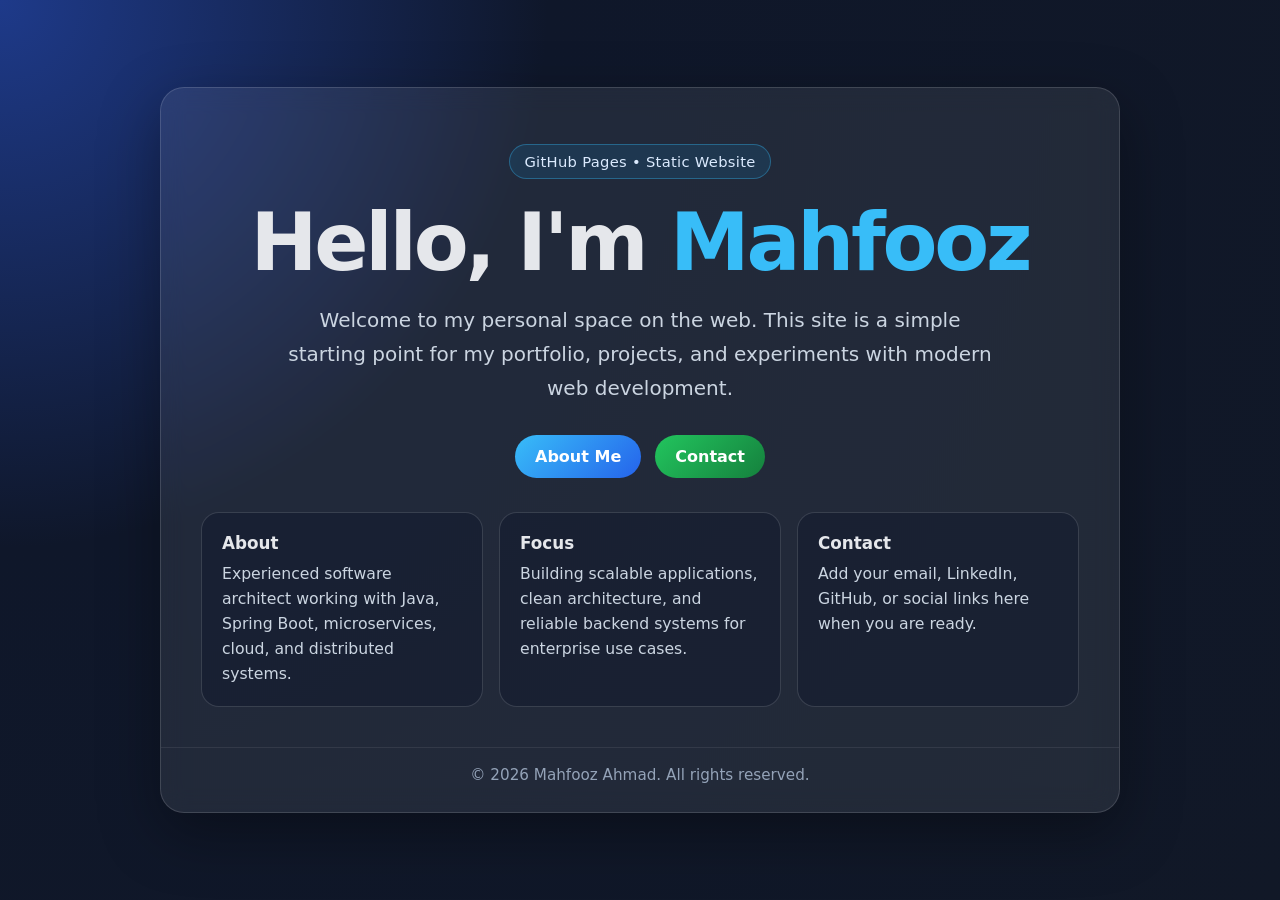
==== index.html @ b131f21e "Beautifying it" ====
<!DOCTYPE html>
<html lang="en">
<head>
  <meta charset="UTF-8" />
  <meta name="viewport" content="width=device-width, initial-scale=1.0" />
  <meta name="description" content="Personal portfolio and project showcase" />
  <title>Mahfooz Ahmad | Home</title>
  <style>
    :root {
      --bg1: #0f172a;
      --bg2: #111827;
      --card: rgba(255,255,255,0.08);
      --text: #e5e7eb;
      --muted: #cbd5e1;
      --accent: #38bdf8;
      --accent2: #22c55e;
      --border: rgba(255,255,255,0.14);
    }
    * { box-sizing: border-box; }
    body {
      margin: 0;
      font-family: system-ui, -apple-system, Segoe UI, Roboto, Arial, sans-serif;
      color: var(--text);
      background: radial-gradient(circle at top left, #1e3a8a 0%, var(--bg1) 35%, var(--bg2) 100%);
      min-height: 100vh;
      display: grid;
      place-items: center;
      padding: 24px;
    }
    .container {
      width: min(960px, 100%);
      background: var(--card);
      border: 1px solid var(--border);
      border-radius: 24px;
      backdrop-filter: blur(12px);
      box-shadow: 0 20px 60px rgba(0,0,0,0.35);
      overflow: hidden;
    }
    .hero {
      padding: 56px 40px 34px;
      text-align: center;
    }
    .badge {
      display: inline-block;
      padding: 8px 14px;
      border: 1px solid rgba(56,189,248,0.35);
      color: #dbeafe;
      border-radius: 999px;
      font-size: 0.92rem;
      letter-spacing: 0.3px;
      background: rgba(14,165,233,0.12);
      margin-bottom: 22px;
    }
    h1 {
      margin: 0;
      font-size: clamp(2.6rem, 7vw, 5rem);
      line-height: 1.05;
      letter-spacing: -0.04em;
    }
    h1 span { color: var(--accent); }
    p.lead {
      max-width: 720px;
      margin: 18px auto 0;
      font-size: clamp(1.05rem, 2.2vw, 1.25rem);
      line-height: 1.7;
      color: var(--muted);
    }
    .actions {
      margin-top: 30px;
      display: flex;
      gap: 14px;
      justify-content: center;
      flex-wrap: wrap;
    }
    .btn {
      text-decoration: none;
      color: white;
      padding: 12px 20px;
      border-radius: 999px;
      font-weight: 700;
      transition: transform 0.2s ease, opacity 0.2s ease;
    }
    .btn:hover { transform: translateY(-2px); }
    .primary { background: linear-gradient(135deg, var(--accent), #2563eb); }
    .secondary { background: linear-gradient(135deg, var(--accent2), #15803d); }
    .grid {
      display: grid;
      grid-template-columns: repeat(3, 1fr);
      gap: 16px;
      padding: 0 40px 40px;
    }
    .card {
      padding: 20px;
      border-radius: 18px;
      background: rgba(15, 23, 42, 0.45);
      border: 1px solid var(--border);
    }
    .card h2 {
      margin: 0 0 8px;
      font-size: 1.05rem;
    }
    .card p {
      margin: 0;
      color: var(--muted);
      line-height: 1.6;
      font-size: 0.98rem;
    }
    footer {
      padding: 18px 28px 28px;
      text-align: center;
      color: #94a3b8;
      border-top: 1px solid rgba(255,255,255,0.08);
      font-size: 0.95rem;
    }
    @media (max-width: 760px) {
      .hero, .grid { padding-left: 20px; padding-right: 20px; }
      .grid { grid-template-columns: 1fr; }
    }
  </style>
</head>
<body>
  <main class="container">
    <section class="hero">
      <div class="badge">GitHub Pages • Static Website</div>
      <h1>Hello, I'm <span>Mahfooz</span></h1>
      <p class="lead">Welcome to my personal space on the web. This site is a simple starting point for my portfolio, projects, and experiments with modern web development.</p>
      <div class="actions">
        <a class="btn primary" href="#about">About Me</a>
        <a class="btn secondary" href="#contact">Contact</a>
      </div>
    </section>

    <section class="grid">
      <article class="card" id="about">
        <h2>About</h2>
        <p>Experienced software architect working with Java, Spring Boot, microservices, cloud, and distributed systems.</p>
      </article>
      <article class="card">
        <h2>Focus</h2>
        <p>Building scalable applications, clean architecture, and reliable backend systems for enterprise use cases.</p>
      </article>
      <article class="card" id="contact">
        <h2>Contact</h2>
        <p>Add your email, LinkedIn, GitHub, or social links here when you are ready.</p>
      </article>
    </section>

    <footer>© 2026 Mahfooz Ahmad. All rights reserved.</footer>
  </main>
</body>
</html>
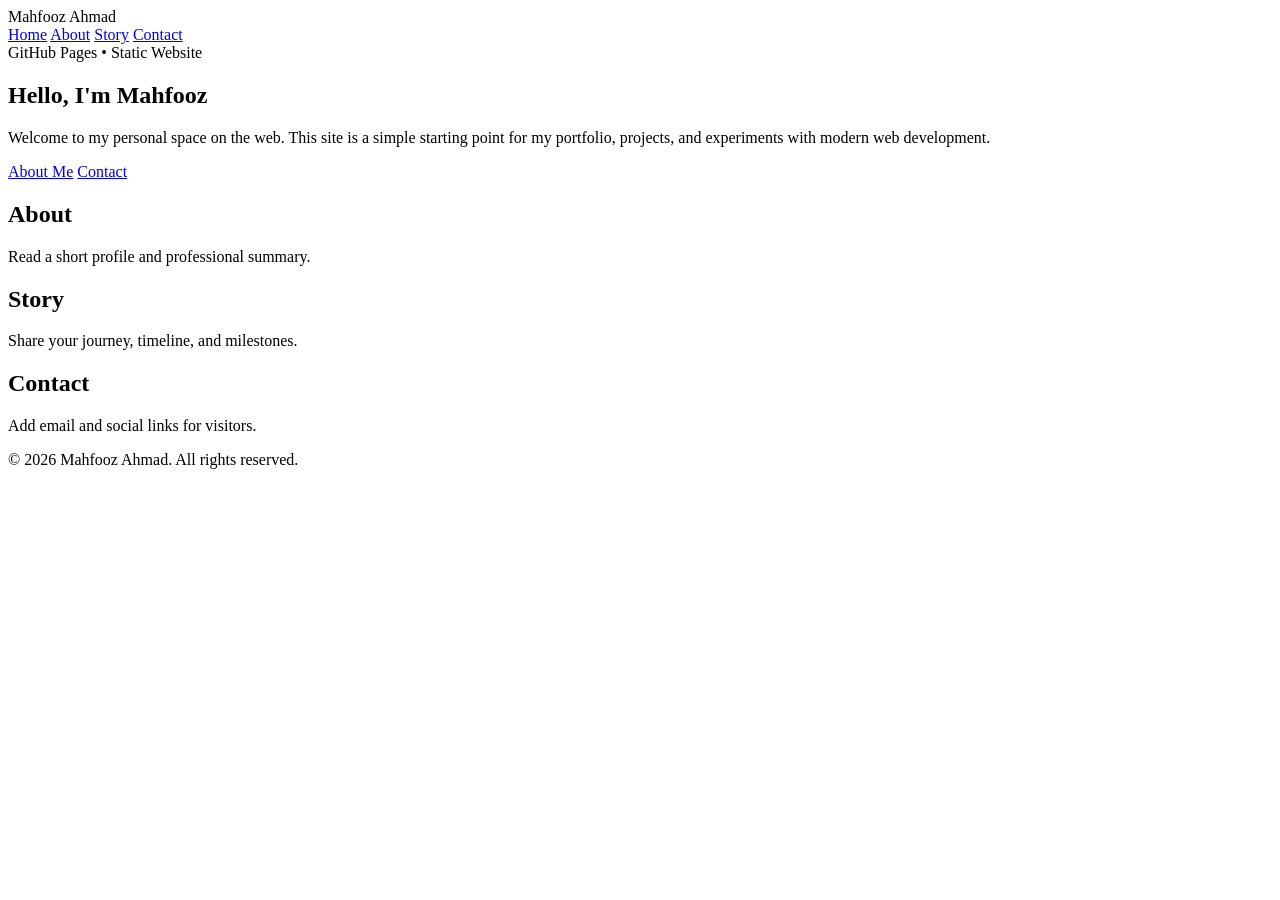
==== commit f1f2ec2a: "Added more pages" ====
--- a/index.html
+++ b/index.html
@@ -3,149 +3,38 @@
 <head>
   <meta charset="UTF-8" />
   <meta name="viewport" content="width=device-width, initial-scale=1.0" />
-  <meta name="description" content="Personal portfolio and project showcase" />
   <title>Mahfooz Ahmad | Home</title>
-  <style>
-    :root {
-      --bg1: #0f172a;
-      --bg2: #111827;
-      --card: rgba(255,255,255,0.08);
-      --text: #e5e7eb;
-      --muted: #cbd5e1;
-      --accent: #38bdf8;
-      --accent2: #22c55e;
-      --border: rgba(255,255,255,0.14);
-    }
-    * { box-sizing: border-box; }
-    body {
-      margin: 0;
-      font-family: system-ui, -apple-system, Segoe UI, Roboto, Arial, sans-serif;
-      color: var(--text);
-      background: radial-gradient(circle at top left, #1e3a8a 0%, var(--bg1) 35%, var(--bg2) 100%);
-      min-height: 100vh;
-      display: grid;
-      place-items: center;
-      padding: 24px;
-    }
-    .container {
-      width: min(960px, 100%);
-      background: var(--card);
-      border: 1px solid var(--border);
-      border-radius: 24px;
-      backdrop-filter: blur(12px);
-      box-shadow: 0 20px 60px rgba(0,0,0,0.35);
-      overflow: hidden;
-    }
-    .hero {
-      padding: 56px 40px 34px;
-      text-align: center;
-    }
-    .badge {
-      display: inline-block;
-      padding: 8px 14px;
-      border: 1px solid rgba(56,189,248,0.35);
-      color: #dbeafe;
-      border-radius: 999px;
-      font-size: 0.92rem;
-      letter-spacing: 0.3px;
-      background: rgba(14,165,233,0.12);
-      margin-bottom: 22px;
-    }
-    h1 {
-      margin: 0;
-      font-size: clamp(2.6rem, 7vw, 5rem);
-      line-height: 1.05;
-      letter-spacing: -0.04em;
-    }
-    h1 span { color: var(--accent); }
-    p.lead {
-      max-width: 720px;
-      margin: 18px auto 0;
-      font-size: clamp(1.05rem, 2.2vw, 1.25rem);
-      line-height: 1.7;
-      color: var(--muted);
-    }
-    .actions {
-      margin-top: 30px;
-      display: flex;
-      gap: 14px;
-      justify-content: center;
-      flex-wrap: wrap;
-    }
-    .btn {
-      text-decoration: none;
-      color: white;
-      padding: 12px 20px;
-      border-radius: 999px;
-      font-weight: 700;
-      transition: transform 0.2s ease, opacity 0.2s ease;
-    }
-    .btn:hover { transform: translateY(-2px); }
-    .primary { background: linear-gradient(135deg, var(--accent), #2563eb); }
-    .secondary { background: linear-gradient(135deg, var(--accent2), #15803d); }
-    .grid {
-      display: grid;
-      grid-template-columns: repeat(3, 1fr);
-      gap: 16px;
-      padding: 0 40px 40px;
-    }
-    .card {
-      padding: 20px;
-      border-radius: 18px;
-      background: rgba(15, 23, 42, 0.45);
-      border: 1px solid var(--border);
-    }
-    .card h2 {
-      margin: 0 0 8px;
-      font-size: 1.05rem;
-    }
-    .card p {
-      margin: 0;
-      color: var(--muted);
-      line-height: 1.6;
-      font-size: 0.98rem;
-    }
-    footer {
-      padding: 18px 28px 28px;
-      text-align: center;
-      color: #94a3b8;
-      border-top: 1px solid rgba(255,255,255,0.08);
-      font-size: 0.95rem;
-    }
-    @media (max-width: 760px) {
-      .hero, .grid { padding-left: 20px; padding-right: 20px; }
-      .grid { grid-template-columns: 1fr; }
-    }
-  </style>
+  <link rel="stylesheet" href="assets/css/style.css" />
 </head>
 <body>
+  <header class="site-header">
+    <nav class="nav">
+      <div class="brand">Mahfooz Ahmad</div>
+      <div class="menu">
+        <a class="active" href="index.html">Home</a>
+        <a href="pages/about.html">About</a>
+        <a href="pages/story.html">Story</a>
+        <a href="pages/contact.html">Contact</a>
+      </div>
+    </nav>
+  </header>
   <main class="container">
     <section class="hero">
       <div class="badge">GitHub Pages • Static Website</div>
       <h1>Hello, I'm <span>Mahfooz</span></h1>
       <p class="lead">Welcome to my personal space on the web. This site is a simple starting point for my portfolio, projects, and experiments with modern web development.</p>
       <div class="actions">
-        <a class="btn primary" href="#about">About Me</a>
-        <a class="btn secondary" href="#contact">Contact</a>
+        <a class="btn primary" href="pages/about.html">About Me</a>
+        <a class="btn secondary" href="pages/contact.html">Contact</a>
       </div>
     </section>
-
     <section class="grid">
-      <article class="card" id="about">
-        <h2>About</h2>
-        <p>Experienced software architect working with Java, Spring Boot, microservices, cloud, and distributed systems.</p>
-      </article>
-      <article class="card">
-        <h2>Focus</h2>
-        <p>Building scalable applications, clean architecture, and reliable backend systems for enterprise use cases.</p>
-      </article>
-      <article class="card" id="contact">
-        <h2>Contact</h2>
-        <p>Add your email, LinkedIn, GitHub, or social links here when you are ready.</p>
-      </article>
+      <article class="card"><h2>About</h2><p>Read a short profile and professional summary.</p></article>
+      <article class="card"><h2>Story</h2><p>Share your journey, timeline, and milestones.</p></article>
+      <article class="card"><h2>Contact</h2><p>Add email and social links for visitors.</p></article>
     </section>
-
-    <footer>© 2026 Mahfooz Ahmad. All rights reserved.</footer>
   </main>
+  <footer class="footer">© 2026 Mahfooz Ahmad. All rights reserved.</footer>
+  <script src="assets/js/main.js"></script>
 </body>
-</html>
+</html>
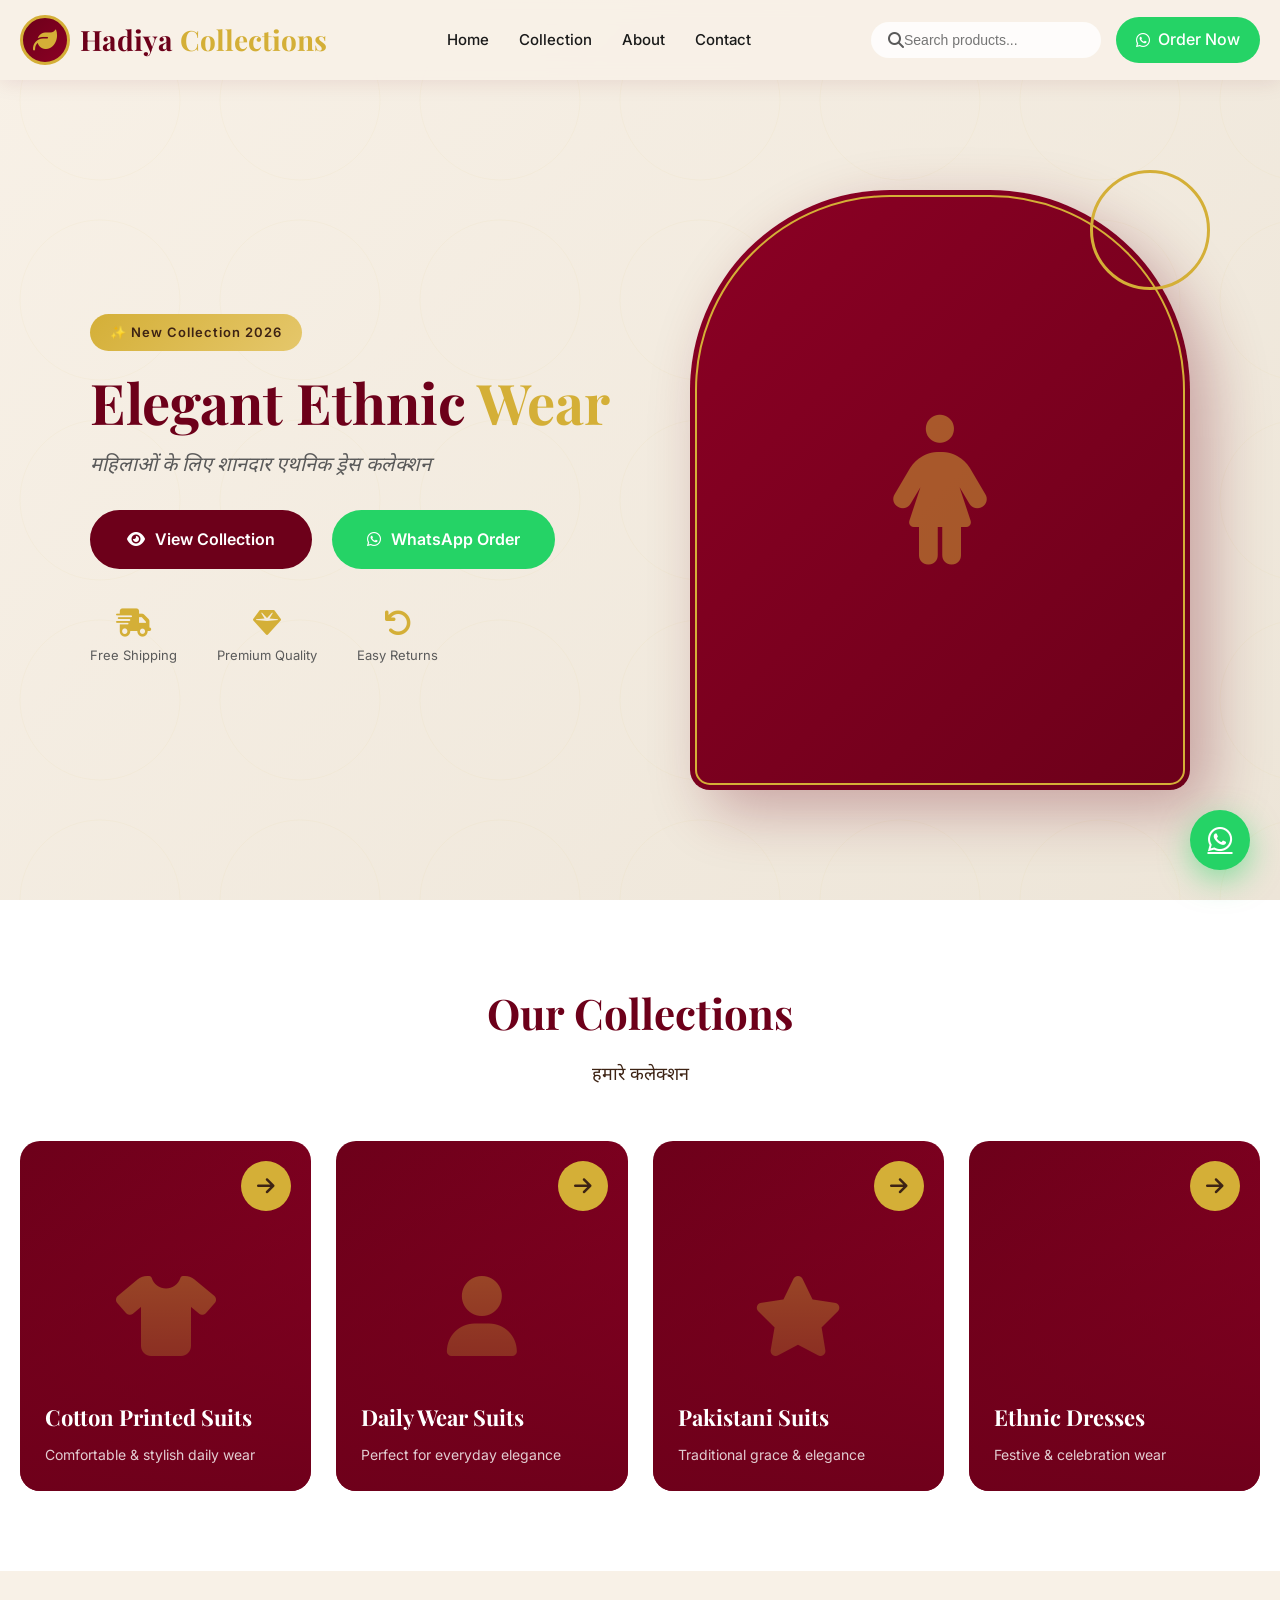
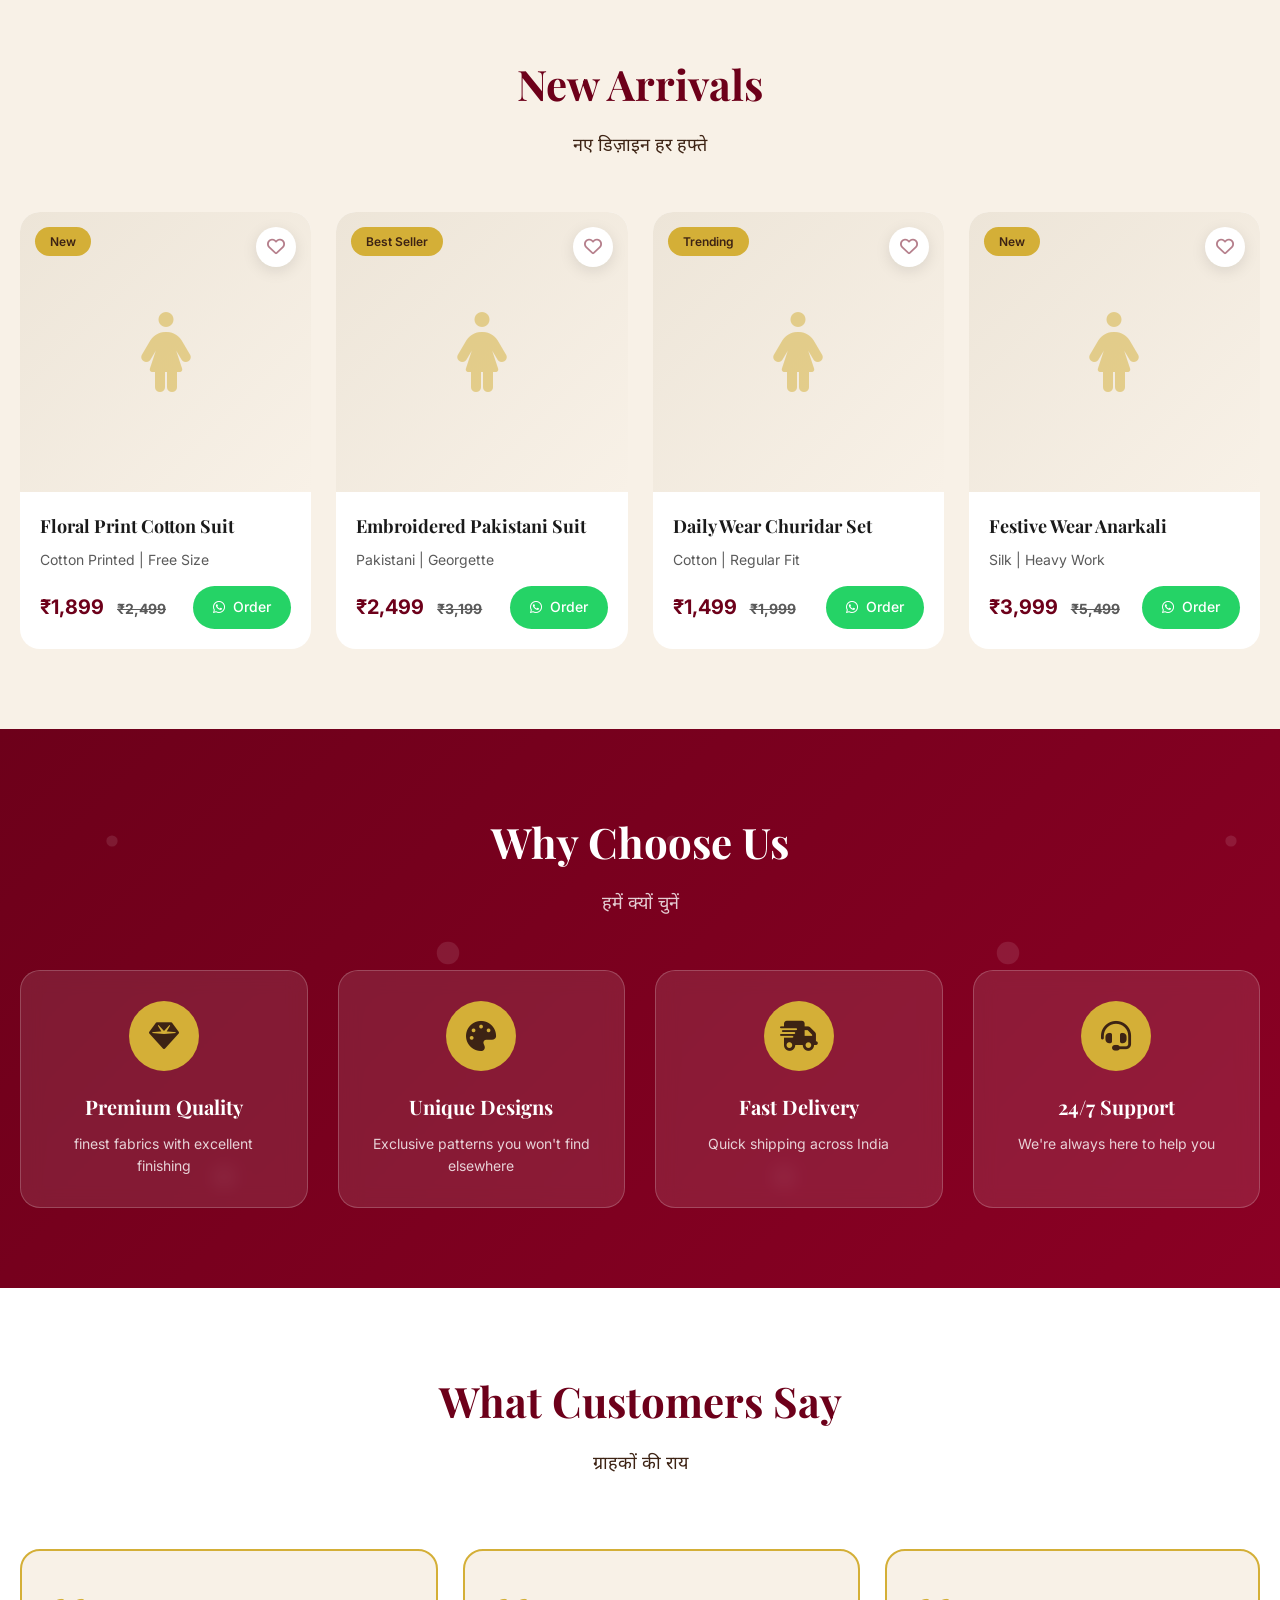
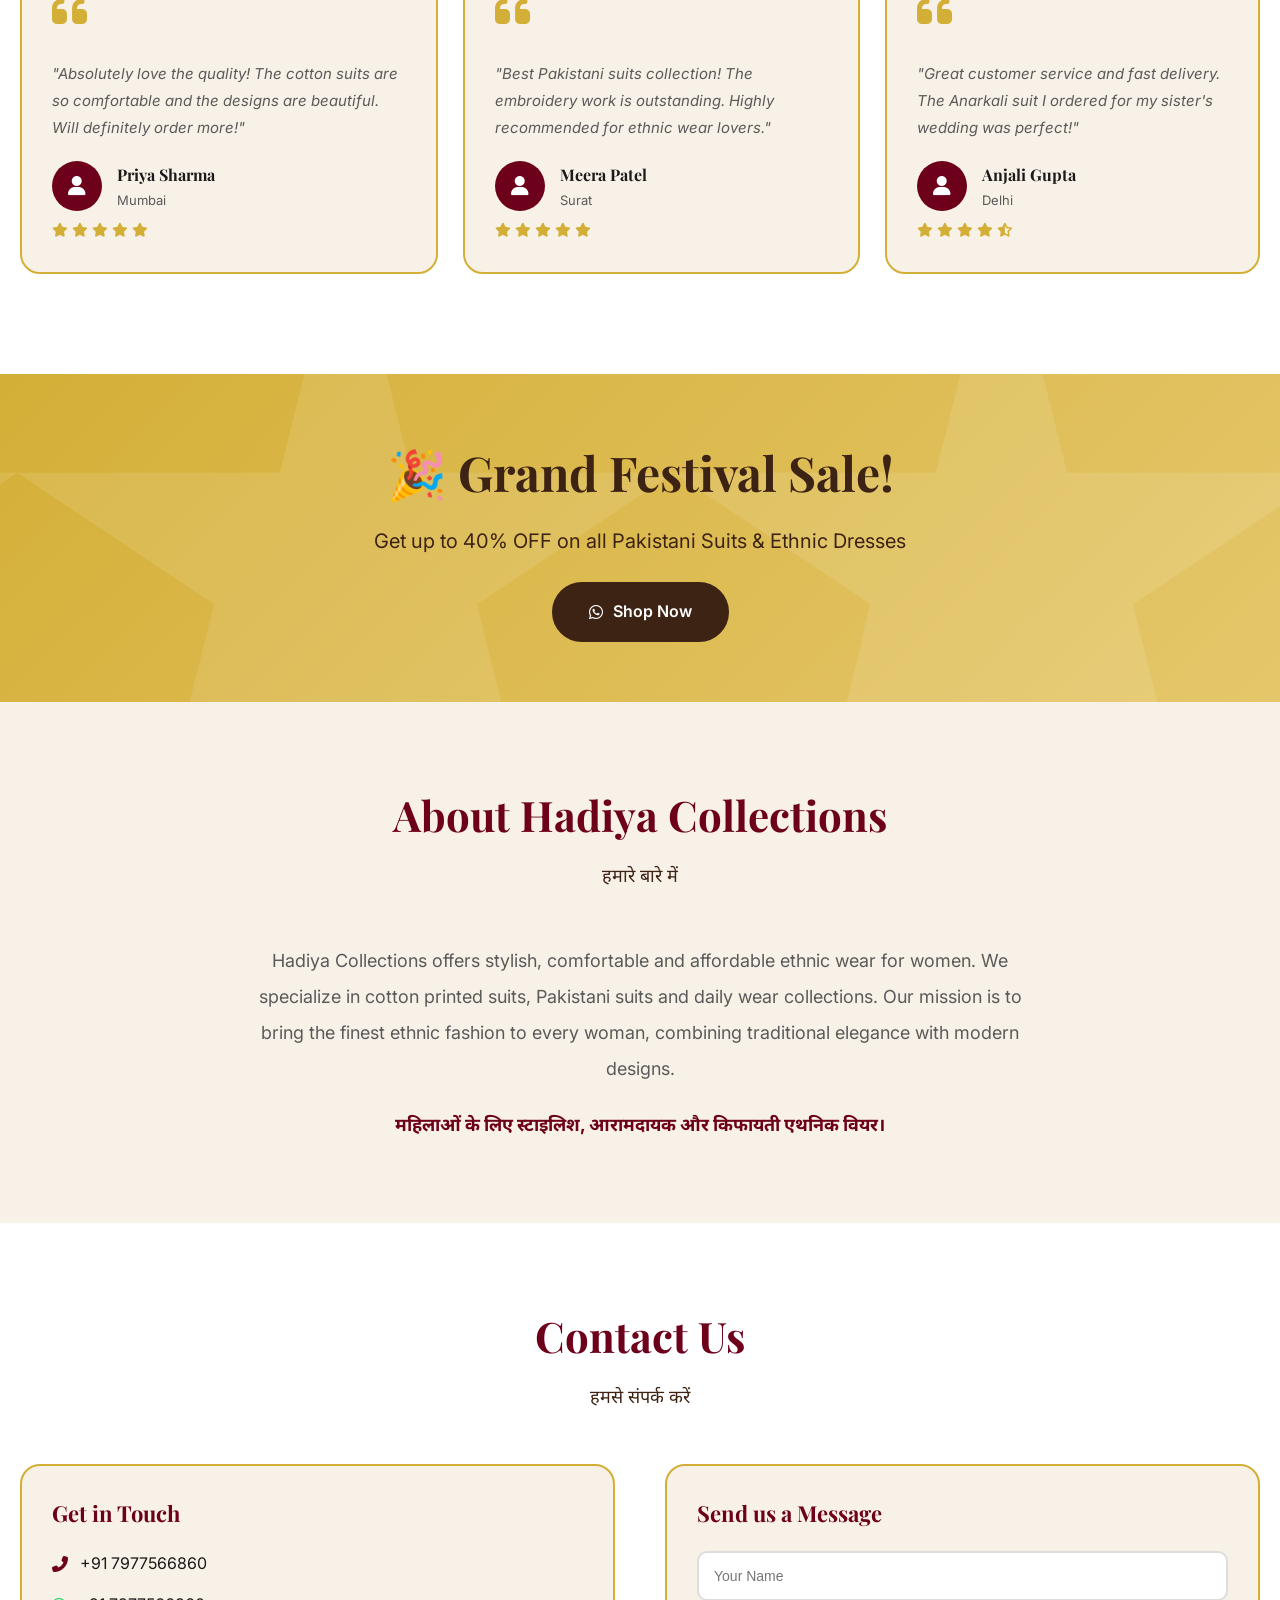
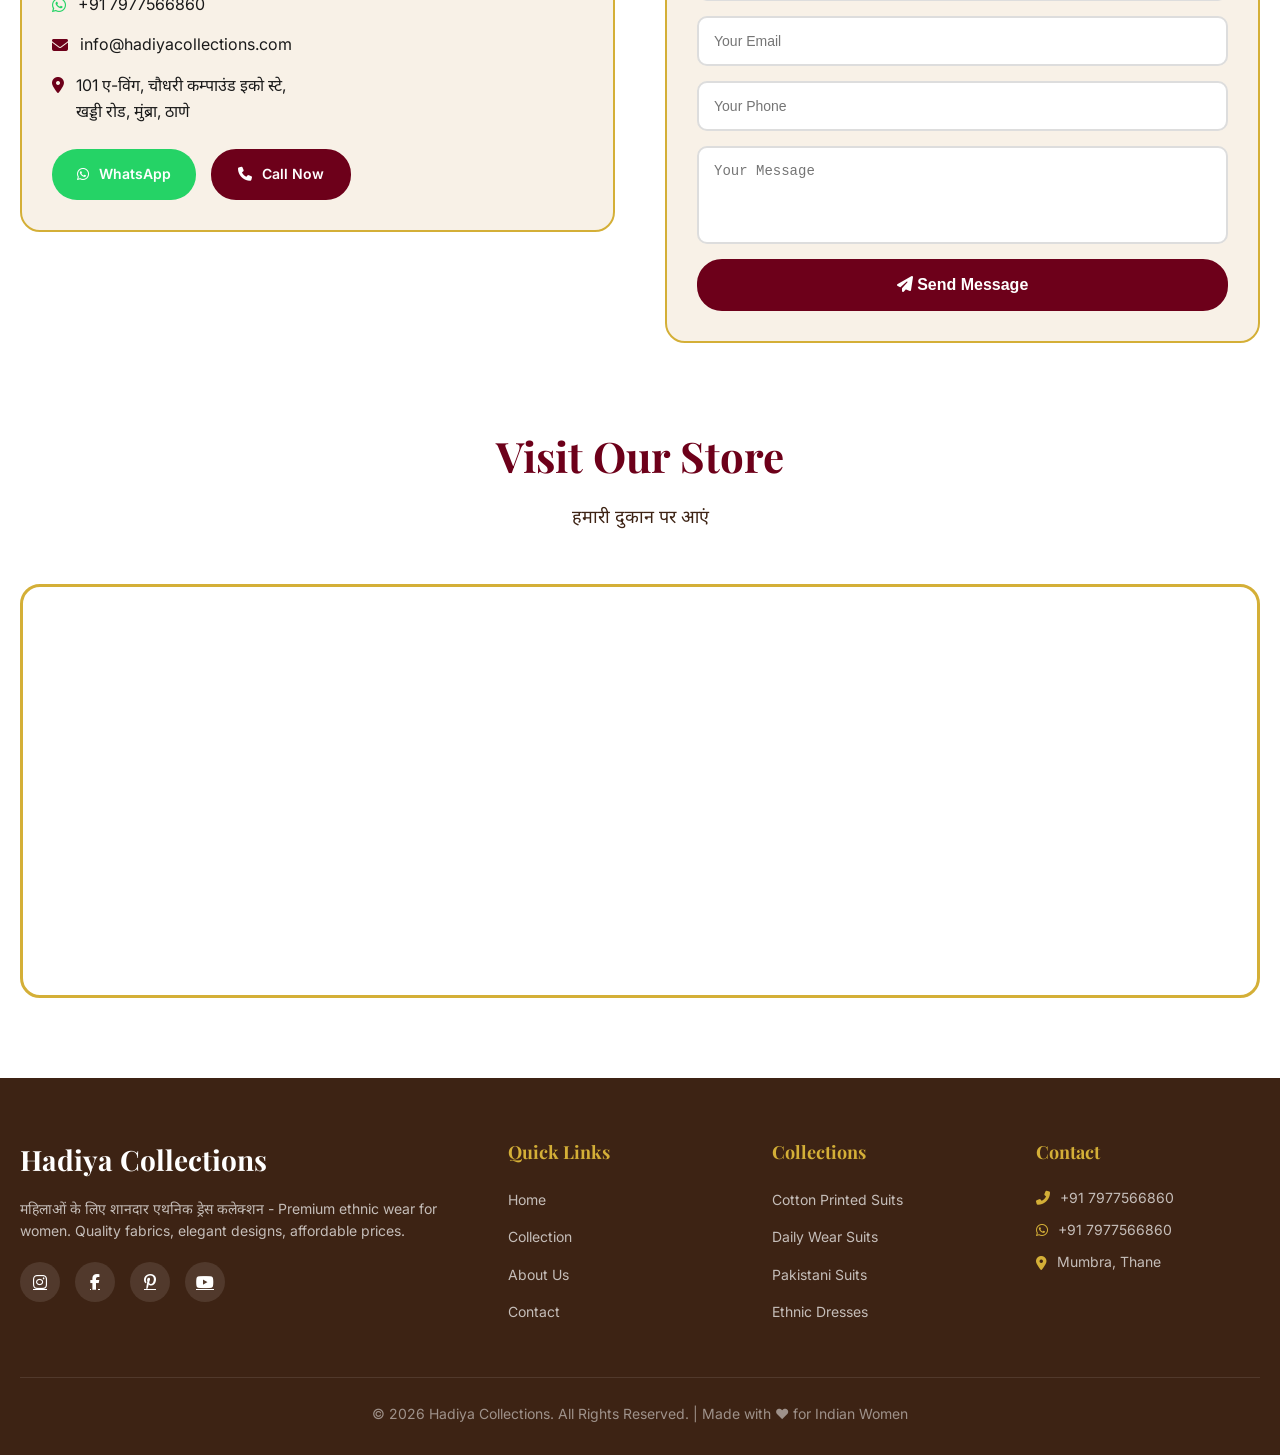
==== commit 9c545e3b: "Hadiya collection" ====
--- a/index.html
+++ b/index.html
@@ -1,40 +1,1594 @@
 <!DOCTYPE html>
 <html lang="en">
 <head>
-  <meta charset="UTF-8" />
-  <meta name="viewport" content="width=device-width, initial-scale=1.0" />
-  <title>Mahfooz Ahmad | Home</title>
-  <link rel="stylesheet" href="assets/css/style.css" />
+    <meta charset="UTF-8">
+    <meta name="viewport" content="width=device-width, initial-scale=1.0">
+    <title>Hadiya Collections | Premium Ethnic Wear for Women</title>
+    <meta name="description" content="महिलाओं के लिए शानदार एथनिक ड्रेस कलेक्शन">
+    <link rel="preconnect" href="https://fonts.googleapis.com">
+    <link rel="preconnect" href="https://fonts.gstatic.com" crossorigin>
+    <link href="https://fonts.googleapis.com/css2?family=Playfair+Display:wght@400;500;600;700&family=Inter:wght@300;400;500;600&family=Noto+Sans+Devanagari:wght@400;500&display=swap" rel="stylesheet">
+    <link rel="stylesheet" href="https://cdnjs.cloudflare.com/ajax/libs/font-awesome/6.4.0/css/all.min.css">
+    <style>
+        :root {
+            --maroon: #6D001A;
+            --maroon-light: #8B0024;
+            --gold: #D4AF37;
+            --gold-light: #E5C76B;
+            --cream: #F8F1E7;
+            --cream-dark: #EDE5D8;
+            --brown: #3D2314;
+            --white: #FFFFFF;
+            --text-dark: #1A1A1A;
+            --text-light: #5A5A5A;
+            --whatsapp: #25D366;
+        }
+
+        * {
+            margin: 0;
+            padding: 0;
+            box-sizing: border-box;
+        }
+
+        html {
+            scroll-behavior: smooth;
+        }
+
+        body {
+            font-family: 'Inter', 'Noto Sans Devanagari', sans-serif;
+            background-color: var(--cream);
+            color: var(--text-dark);
+            line-height: 1.6;
+        }
+
+        h1, h2, h3, h4, h5, h6 {
+            font-family: 'Playfair Display', serif;
+        }
+
+        .container {
+            max-width: 1280px;
+            margin: 0 auto;
+            padding: 0 20px;
+        }
+
+        /* Header */
+        header {
+            position: fixed;
+            top: 0;
+            left: 0;
+            right: 0;
+            background: rgba(248, 241, 231, 0.95);
+            backdrop-filter: blur(10px);
+            z-index: 1000;
+            box-shadow: 0 2px 20px rgba(109, 0, 26, 0.1);
+        }
+
+        .header-inner {
+            display: flex;
+            justify-content: space-between;
+            align-items: center;
+            padding: 15px 0;
+        }
+
+        .logo {
+            display: flex;
+            align-items: center;
+            gap: 10px;
+        }
+
+        .logo-icon {
+            width: 50px;
+            height: 50px;
+            background: linear-gradient(135deg, var(--maroon), var(--maroon-light));
+            border-radius: 50%;
+            display: flex;
+            align-items: center;
+            justify-content: center;
+            border: 3px solid var(--gold);
+        }
+
+        .logo-icon i {
+            color: var(--gold);
+            font-size: 24px;
+        }
+
+        .logo-text {
+            font-family: 'Playfair Display', serif;
+            font-size: 28px;
+            font-weight: 700;
+            color: var(--maroon);
+        }
+
+        .logo-text span {
+            color: var(--gold);
+        }
+
+        nav {
+            display: flex;
+            gap: 30px;
+        }
+
+        nav a {
+            text-decoration: none;
+            color: var(--text-dark);
+            font-weight: 500;
+            font-size: 15px;
+            position: relative;
+            transition: color 0.3s;
+        }
+
+        nav a::after {
+            content: '';
+            position: absolute;
+            bottom: -5px;
+            left: 0;
+            width: 0;
+            height: 2px;
+            background: var(--gold);
+            transition: width 0.3s;
+        }
+
+        nav a:hover {
+            color: var(--maroon);
+        }
+
+        nav a:hover::after {
+            width: 100%;
+        }
+
+        .header-actions {
+            display: flex;
+            align-items: center;
+            gap: 15px;
+        }
+
+        .search-box {
+            display: flex;
+            align-items: center;
+            background: rgba(255, 255, 255, 0.8);
+            border: 2px solid transparent;
+            border-radius: 25px;
+            padding: 8px 15px;
+            transition: all 0.3s;
+        }
+
+        .search-box:focus-within {
+            border-color: var(--gold);
+            background: white;
+            box-shadow: 0 4px 15px rgba(212, 175, 55, 0.2);
+        }
+
+        .search-box input {
+            border: none;
+            background: transparent;
+            outline: none;
+            font-size: 14px;
+            width: 180px;
+        }
+
+        .search-box i {
+            color: var(--text-light);
+        }
+
+        .whatsapp-btn {
+            background: var(--whatsapp);
+            color: white;
+            padding: 10px 20px;
+            border-radius: 25px;
+            text-decoration: none;
+            font-weight: 500;
+            display: flex;
+            align-items: center;
+            gap: 8px;
+            transition: all 0.3s;
+        }
+
+        .whatsapp-btn:hover {
+            background: #1DA851;
+            transform: translateY(-2px);
+            box-shadow: 0 5px 20px rgba(37, 211, 102, 0.4);
+        }
+
+        /* Mobile Menu */
+        .menu-toggle {
+            display: none;
+            font-size: 24px;
+            cursor: pointer;
+            color: var(--maroon);
+        }
+
+        /* Hero Section */
+        .hero {
+            min-height: 100vh;
+            display: flex;
+            align-items: center;
+            background: linear-gradient(135deg, var(--cream) 0%, var(--cream-dark) 100%);
+            position: relative;
+            overflow: hidden;
+            padding-top: 80px;
+        }
+
+        .hero::before {
+            content: '';
+            position: absolute;
+            top: 0;
+            left: 0;
+            right: 0;
+            bottom: 0;
+            background: url('data:image/svg+xml,<svg xmlns="http://www.w3.org/2000/svg" viewBox="0 0 100 100"><circle cx="50" cy="50" r="40" fill="none" stroke="%23D4AF37" stroke-width="0.5" opacity="0.1"/></svg>');
+            background-size: 200px;
+            opacity: 0.5;
+        }
+
+        .hero-content {
+            display: grid;
+            grid-template-columns: 1fr 1fr;
+            gap: 60px;
+            align-items: center;
+            position: relative;
+            z-index: 1;
+        }
+
+        .hero-text {
+            animation: fadeInUp 1s ease-out;
+        }
+
+        @keyframes fadeInUp {
+            from {
+                opacity: 0;
+                transform: translateY(30px);
+            }
+            to {
+                opacity: 1;
+                transform: translateY(0);
+            }
+        }
+
+        .hero-badge {
+            display: inline-block;
+            background: linear-gradient(135deg, var(--gold), var(--gold-light));
+            color: var(--brown);
+            padding: 8px 20px;
+            border-radius: 25px;
+            font-size: 13px;
+            font-weight: 600;
+            margin-bottom: 20px;
+            letter-spacing: 1px;
+        }
+
+        .hero h1 {
+            font-size: 56px;
+            color: var(--maroon);
+            line-height: 1.1;
+            margin-bottom: 15px;
+        }
+
+        .hero h1 span {
+            color: var(--gold);
+        }
+
+        .hero-tagline {
+            font-size: 20px;
+            color: var(--text-light);
+            margin-bottom: 30px;
+            font-style: italic;
+        }
+
+        .hero-buttons {
+            display: flex;
+            gap: 20px;
+            margin-bottom: 40px;
+        }
+
+        .btn-primary {
+            background: var(--maroon);
+            color: white;
+            padding: 15px 35px;
+            border-radius: 30px;
+            text-decoration: none;
+            font-weight: 600;
+            display: inline-flex;
+            align-items: center;
+            gap: 10px;
+            border: 2px solid var(--maroon);
+            transition: all 0.3s;
+        }
+
+        .btn-primary:hover {
+            background: transparent;
+            color: var(--maroon);
+            transform: translateY(-3px);
+            box-shadow: 0 10px 30px rgba(109, 0, 26, 0.3);
+        }
+
+        .btn-whatsapp {
+            background: var(--whatsapp);
+            color: white;
+            padding: 15px 35px;
+            border-radius: 30px;
+            text-decoration: none;
+            font-weight: 600;
+            display: inline-flex;
+            align-items: center;
+            gap: 10px;
+            transition: all 0.3s;
+        }
+
+        .btn-whatsapp:hover {
+            background: #1DA851;
+            transform: translateY(-3px);
+            box-shadow: 0 10px 30px rgba(37, 211, 102, 0.4);
+        }
+
+        .hero-features {
+            display: flex;
+            gap: 40px;
+        }
+
+        .feature-item {
+            text-align: center;
+        }
+
+        .feature-item i {
+            font-size: 28px;
+            color: var(--gold);
+            margin-bottom: 8px;
+        }
+
+        .feature-item p {
+            font-size: 13px;
+            color: var(--text-light);
+        }
+
+        .hero-image {
+            position: relative;
+            animation: fadeInRight 1s ease-out 0.3s both;
+        }
+
+        @keyframes fadeInRight {
+            from {
+                opacity: 0;
+                transform: translateX(30px);
+            }
+            to {
+                opacity: 1;
+                transform: translateX(0);
+            }
+        }
+
+        .hero-img-main {
+            width: 100%;
+            max-width: 500px;
+            height: 600px;
+            background: linear-gradient(135deg, var(--maroon-light) 0%, var(--maroon) 100%);
+            border-radius: 200px 200px 20px 20px;
+            display: flex;
+            align-items: center;
+            justify-content: center;
+            margin-left: auto;
+            position: relative;
+            box-shadow: 20px 20px 60px rgba(109, 0, 26, 0.3);
+        }
+
+        .hero-img-main::before {
+            content: '';
+            position: absolute;
+            inset: 5px;
+            border: 2px solid var(--gold);
+            border-radius: 195px 195px 15px 15px;
+        }
+
+        .hero-img-main i {
+            font-size: 150px;
+            color: var(--gold);
+            opacity: 0.5;
+        }
+
+        .hero-decoration {
+            position: absolute;
+            width: 120px;
+            height: 120px;
+            border: 3px solid var(--gold);
+            border-radius: 50%;
+            top: -20px;
+            right: -20px;
+            animation: pulse 2s infinite;
+        }
+
+        @keyframes pulse {
+            0%, 100% { transform: scale(1); opacity: 1; }
+            50% { transform: scale(1.1); opacity: 0.7; }
+        }
+
+        /* Categories Section */
+        .categories {
+            padding: 80px 0;
+            background: var(--white);
+        }
+
+        .section-header {
+            text-align: center;
+            margin-bottom: 50px;
+        }
+
+        .section-header h2 {
+            font-size: 42px;
+            color: var(--maroon);
+            margin-bottom: 15px;
+        }
+
+        .section-header p {
+            color: var(--text-light);
+            font-size: 16px;
+        }
+
+        .section-header .hindi-text {
+            font-family: 'Noto Sans Devanagari', sans-serif;
+            color: var(--brown);
+            font-size: 18px;
+        }
+
+        .categories-grid {
+            display: grid;
+            grid-template-columns: repeat(4, 1fr);
+            gap: 25px;
+        }
+
+        .category-card {
+            position: relative;
+            height: 350px;
+            border-radius: 20px;
+            overflow: hidden;
+            cursor: pointer;
+            transition: all 0.4s;
+        }
+
+        .category-card:hover {
+            transform: translateY(-10px);
+            box-shadow: 0 20px 50px rgba(109, 0, 26, 0.2);
+        }
+
+        .category-bg {
+            width: 100%;
+            height: 100%;
+            background: linear-gradient(135deg, var(--maroon), var(--maroon-light));
+            display: flex;
+            align-items: center;
+            justify-content: center;
+        }
+
+        .category-bg i {
+            font-size: 80px;
+            color: var(--gold);
+            opacity: 0.6;
+        }
+
+        .category-overlay {
+            position: absolute;
+            inset: 0;
+            background: linear-gradient(to top, rgba(109, 0, 26, 0.9), transparent);
+            display: flex;
+            flex-direction: column;
+            justify-content: flex-end;
+            padding: 25px;
+        }
+
+        .category-card h3 {
+            color: white;
+            font-size: 22px;
+            margin-bottom: 8px;
+        }
+
+        .category-card p {
+            color: rgba(255, 255, 255, 0.8);
+            font-size: 14px;
+        }
+
+        .category-icon {
+            position: absolute;
+            top: 20px;
+            right: 20px;
+            width: 50px;
+            height: 50px;
+            background: var(--gold);
+            border-radius: 50%;
+            display: flex;
+            align-items: center;
+            justify-content: center;
+        }
+
+        .category-icon i {
+            color: var(--brown);
+            font-size: 20px;
+        }
+
+        /* Products Section */
+        .products {
+            padding: 80px 0;
+            background: var(--cream);
+        }
+
+        .products-grid {
+            display: grid;
+            grid-template-columns: repeat(4, 1fr);
+            gap: 25px;
+        }
+
+        .product-card {
+            background: var(--white);
+            border-radius: 20px;
+            overflow: hidden;
+            transition: all 0.4s;
+            position: relative;
+        }
+
+        .product-card:hover {
+            transform: translateY(-10px);
+            box-shadow: 0 20px 40px rgba(109, 0, 26, 0.15);
+        }
+
+        .product-image {
+            height: 280px;
+            background: linear-gradient(135deg, var(--cream-dark), var(--cream));
+            display: flex;
+            align-items: center;
+            justify-content: center;
+            position: relative;
+            overflow: hidden;
+        }
+
+        .product-image i {
+            font-size: 80px;
+            color: var(--gold);
+            opacity: 0.5;
+        }
+
+        .product-badge {
+            position: absolute;
+            top: 15px;
+            left: 15px;
+            background: var(--gold);
+            color: var(--brown);
+            padding: 5px 15px;
+            border-radius: 20px;
+            font-size: 12px;
+            font-weight: 600;
+        }
+
+        .product-wishlist {
+            position: absolute;
+            top: 15px;
+            right: 15px;
+            width: 40px;
+            height: 40px;
+            background: var(--white);
+            border-radius: 50%;
+            display: flex;
+            align-items: center;
+            justify-content: center;
+            cursor: pointer;
+            transition: all 0.3s;
+            box-shadow: 0 4px 15px rgba(0, 0, 0, 0.1);
+        }
+
+        .product-wishlist:hover {
+            background: var(--maroon);
+            color: white;
+        }
+
+        .product-wishlist i {
+            color: var(--maroon);
+            font-size: 18px;
+        }
+
+        .product-wishlist:hover i {
+            color: white;
+        }
+
+        .product-info {
+            padding: 20px;
+        }
+
+        .product-info h3 {
+            font-size: 18px;
+            color: var(--text-dark);
+            margin-bottom: 8px;
+        }
+
+        .product-info p {
+            color: var(--text-light);
+            font-size: 14px;
+            margin-bottom: 15px;
+        }
+
+        .product-price {
+            display: flex;
+            justify-content: space-between;
+            align-items: center;
+        }
+
+        .price {
+            font-size: 20px;
+            font-weight: 700;
+            color: var(--maroon);
+        }
+
+        .price span {
+            font-size: 14px;
+            color: var(--text-light);
+            text-decoration: line-through;
+            margin-left: 8px;
+        }
+
+        .btn-order {
+            background: var(--whatsapp);
+            color: white;
+            padding: 10px 20px;
+            border-radius: 25px;
+            text-decoration: none;
+            font-size: 14px;
+            font-weight: 500;
+            display: flex;
+            align-items: center;
+            gap: 8px;
+            transition: all 0.3s;
+        }
+
+        .btn-order:hover {
+            background: #1DA851;
+        }
+
+        /* Why Choose Us */
+        .why-us {
+            padding: 80px 0;
+            background: linear-gradient(135deg, var(--maroon) 0%, var(--maroon-light) 100%);
+            position: relative;
+            overflow: hidden;
+        }
+
+        .why-us::before {
+            content: '';
+            position: absolute;
+            top: 0;
+            left: 0;
+            right: 0;
+            bottom: 0;
+            background: url('data:image/svg+xml,<svg xmlns="http://www.w3.org/2000/svg" viewBox="0 0 100 100"><circle cx="20" cy="20" r="1" fill="white" opacity="0.1"/><circle cx="80" cy="40" r="2" fill="white" opacity="0.1"/><circle cx="40" cy="80" r="1.5" fill="white" opacity="0.1"/></svg>');
+        }
+
+        .why-us .section-header h2 {
+            color: white;
+        }
+
+        .why-us .section-header p {
+            color: rgba(255, 255, 255, 0.8);
+        }
+
+        .why-us-grid {
+            display: grid;
+            grid-template-columns: repeat(4, 1fr);
+            gap: 30px;
+            position: relative;
+            z-index: 1;
+        }
+
+        .why-us-card {
+            background: rgba(255, 255, 255, 0.1);
+            backdrop-filter: blur(10px);
+            border: 1px solid rgba(255, 255, 255, 0.2);
+            border-radius: 20px;
+            padding: 30px;
+            text-align: center;
+            transition: all 0.3s;
+        }
+
+        .why-us-card:hover {
+            background: rgba(255, 255, 255, 0.2);
+            transform: translateY(-5px);
+        }
+
+        .why-us-icon {
+            width: 70px;
+            height: 70px;
+            background: var(--gold);
+            border-radius: 50%;
+            display: flex;
+            align-items: center;
+            justify-content: center;
+            margin: 0 auto 20px;
+        }
+
+        .why-us-icon i {
+            font-size: 30px;
+            color: var(--brown);
+        }
+
+        .why-us-card h3 {
+            color: white;
+            font-size: 20px;
+            margin-bottom: 10px;
+        }
+
+        .why-us-card p {
+            color: rgba(255, 255, 255, 0.8);
+            font-size: 14px;
+        }
+
+        /* Testimonials */
+        .testimonials {
+            padding: 80px 0;
+            background: var(--white);
+        }
+
+        .testimonials-slider {
+            display: flex;
+            gap: 25px;
+            overflow-x: auto;
+            padding: 20px 0;
+            scroll-snap-type: x mandatory;
+        }
+
+        .testimonials-slider::-webkit-scrollbar {
+            display: none;
+        }
+
+        .testimonial-card {
+            min-width: 350px;
+            background: var(--cream);
+            border-radius: 20px;
+            padding: 30px;
+            scroll-snap-align: start;
+            border: 2px solid var(--gold);
+            transition: all 0.3s;
+        }
+
+        .testimonial-card:hover {
+            box-shadow: 0 15px 40px rgba(109, 0, 26, 0.1);
+        }
+
+        .testimonial-quote {
+            font-size: 40px;
+            color: var(--gold);
+            margin-bottom: 15px;
+        }
+
+        .testimonial-text {
+            color: var(--text-light);
+            font-size: 15px;
+            line-height: 1.8;
+            margin-bottom: 20px;
+            font-style: italic;
+        }
+
+        .testimonial-author {
+            display: flex;
+            align-items: center;
+            gap: 15px;
+        }
+
+        .author-avatar {
+            width: 50px;
+            height: 50px;
+            background: var(--maroon);
+            border-radius: 50%;
+            display: flex;
+            align-items: center;
+            justify-content: center;
+            color: white;
+            font-size: 20px;
+        }
+
+        .author-info h4 {
+            color: var(--text-dark);
+            font-size: 16px;
+            margin-bottom: 3px;
+        }
+
+        .author-info p {
+            color: var(--text-light);
+            font-size: 13px;
+        }
+
+        .testimonial-rating {
+            color: var(--gold);
+            font-size: 14px;
+            margin-top: 8px;
+        }
+
+        /* Festival Offer Banner */
+        .festival-offer {
+            padding: 60px 0;
+            background: linear-gradient(135deg, var(--gold) 0%, var(--gold-light) 100%);
+            text-align: center;
+            position: relative;
+            overflow: hidden;
+        }
+
+        .festival-offer::before {
+            content: '';
+            position: absolute;
+            top: -50%;
+            left: -50%;
+            width: 200%;
+            height: 200%;
+            background: url('data:image/svg+xml,<svg xmlns="http://www.w3.org/2000/svg" viewBox="0 0 100 100"><path d="M50 0 L60 40 L100 40 L70 60 L80 100 L50 80 L20 100 L30 60 L0 40 L40 40 Z" fill="white" opacity="0.1"/></svg>');
+            animation: rotate 20s linear infinite;
+        }
+
+        @keyframes rotate {
+            from { transform: rotate(0deg); }
+            to { transform: rotate(360deg); }
+        }
+
+        .festival-content {
+            position: relative;
+            z-index: 1;
+        }
+
+        .festival-offer h2 {
+            font-size: 48px;
+            color: var(--brown);
+            margin-bottom: 15px;
+        }
+
+        .festival-offer p {
+            font-size: 20px;
+            color: var(--brown);
+            margin-bottom: 25px;
+        }
+
+        /* Footer */
+        footer {
+            background: var(--brown);
+            color: white;
+            padding: 60px 0 30px;
+        }
+
+        .footer-grid {
+            display: grid;
+            grid-template-columns: 2fr 1fr 1fr 1fr;
+            gap: 40px;
+            margin-bottom: 40px;
+        }
+
+        .footer-brand .logo-text {
+            color: white;
+            margin-bottom: 15px;
+        }
+
+        .footer-brand p {
+            color: rgba(255, 255, 255, 0.7);
+            font-size: 14px;
+            margin-bottom: 20px;
+        }
+
+        .footer-social {
+            display: flex;
+            gap: 15px;
+        }
+
+        .footer-social a {
+            width: 40px;
+            height: 40px;
+            background: rgba(255, 255, 255, 0.1);
+            border-radius: 50%;
+            display: flex;
+            align-items: center;
+            justify-content: center;
+            color: white;
+            transition: all 0.3s;
+        }
+
+        .footer-social a:hover {
+            background: var(--gold);
+            color: var(--brown);
+        }
+
+        .footer-column h4 {
+            font-size: 18px;
+            margin-bottom: 20px;
+            color: var(--gold);
+        }
+
+        .footer-column ul {
+            list-style: none;
+        }
+
+        .footer-column ul li {
+            margin-bottom: 12px;
+        }
+
+        .footer-column ul li a {
+            color: rgba(255, 255, 255, 0.7);
+            text-decoration: none;
+            font-size: 14px;
+            transition: color 0.3s;
+        }
+
+        .footer-column ul li a:hover {
+            color: var(--gold);
+        }
+
+        .footer-contact p {
+            color: rgba(255, 255, 255, 0.7);
+            font-size: 14px;
+            margin-bottom: 10px;
+            display: flex;
+            align-items: center;
+            gap: 10px;
+        }
+
+        .footer-contact p i {
+            color: var(--gold);
+        }
+
+        .footer-bottom {
+            border-top: 1px solid rgba(255, 255, 255, 0.1);
+            padding-top: 25px;
+            text-align: center;
+        }
+
+        .footer-bottom p {
+            color: rgba(255, 255, 255, 0.5);
+            font-size: 14px;
+        }
+
+        /* Floating WhatsApp */
+        .floating-whatsapp {
+            position: fixed;
+            bottom: 30px;
+            right: 30px;
+            z-index: 999;
+        }
+
+        .floating-whatsapp a {
+            width: 60px;
+            height: 60px;
+            background: var(--whatsapp);
+            border-radius: 50%;
+            display: flex;
+            align-items: center;
+            justify-content: center;
+            color: white;
+            font-size: 28px;
+            box-shadow: 0 10px 30px rgba(37, 211, 102, 0.5);
+            transition: all 0.3s;
+            animation: float 3s ease-in-out infinite;
+        }
+
+        @keyframes float {
+            0%, 100% { transform: translateY(0); }
+            50% { transform: translateY(-10px); }
+        }
+
+        .floating-whatsapp a:hover {
+            transform: scale(1.1);
+        }
+
+        /* Form Input Focus */
+        input:focus, textarea:focus {
+            border-color: var(--maroon) !important;
+            box-shadow: 0 0 0 3px rgba(109, 0, 26, 0.1);
+        }
+
+        /* Responsive */
+        @media (max-width: 1024px) {
+            .hero-content {
+                grid-template-columns: 1fr;
+                text-align: center;
+            }
+
+            .hero-image {
+                order: -1;
+            }
+
+            .hero-img-main {
+                margin: 0 auto;
+                width: 300px;
+                height: 400px;
+            }
+
+            .hero-buttons {
+                justify-content: center;
+            }
+
+            .hero-features {
+                justify-content: center;
+            }
+
+            .categories-grid,
+            .products-grid,
+            .why-us-grid {
+                grid-template-columns: repeat(2, 1fr);
+            }
+
+            .footer-grid {
+                grid-template-columns: repeat(2, 1fr);
+            }
+        }
+
+        @media (max-width: 768px) {
+            .header-inner {
+                padding: 10px 0;
+            }
+
+            .logo-text {
+                font-size: 20px;
+            }
+
+            nav {
+                display: none;
+            }
+
+            .menu-toggle {
+                display: block;
+            }
+
+            .search-box {
+                display: none;
+            }
+
+            .whatsapp-btn span {
+                display: none;
+            }
+
+            .hero h1 {
+                font-size: 36px;
+            }
+
+            .hero-tagline {
+                font-size: 16px;
+            }
+
+            .hero-buttons {
+                flex-direction: column;
+            }
+
+            .section-header h2 {
+                font-size: 28px;
+            }
+
+            .categories-grid,
+            .products-grid,
+            .why-us-grid {
+                grid-template-columns: 1fr;
+            }
+
+            .category-card {
+                height: 250px;
+            }
+
+            .product-card {
+                max-width: 320px;
+                margin: 0 auto;
+            }
+
+            .footer-grid {
+                grid-template-columns: 1fr;
+                text-align: center;
+            }
+
+            .footer-social {
+                justify-content: center;
+            }
+        }
+    </style>
 </head>
 <body>
-  <header class="site-header">
-    <nav class="nav">
-      <div class="brand">Mahfooz Ahmad</div>
-      <div class="menu">
-        <a class="active" href="index.html">Home</a>
-        <a href="pages/about.html">About</a>
-        <a href="pages/story.html">Story</a>
-        <a href="pages/contact.html">Contact</a>
-      </div>
-    </nav>
-  </header>
-  <main class="container">
-    <section class="hero">
-      <div class="badge">GitHub Pages • Static Website</div>
-      <h1>Hello, I'm <span>Mahfooz</span></h1>
-      <p class="lead">Welcome to my personal space on the web. This site is a simple starting point for my portfolio, projects, and experiments with modern web development.</p>
-      <div class="actions">
-        <a class="btn primary" href="pages/about.html">About Me</a>
-        <a class="btn secondary" href="pages/contact.html">Contact</a>
-      </div>
+    <!-- Header -->
+    <header>
+        <div class="container">
+            <div class="header-inner">
+                <div class="logo">
+                    <div class="logo-icon">
+                        <i class="fas fa-leaf"></i>
+                    </div>
+                    <div class="logo-text">Hadiya <span>Collections</span></div>
+                </div>
+                <nav>
+                    <a href="#home">Home</a>
+                    <a href="#collection">Collection</a>
+                    <a href="#about">About</a>
+                    <a href="#contact">Contact</a>
+                </nav>
+                <div class="header-actions">
+                    <div class="search-box">
+                        <i class="fas fa-search"></i>
+                        <input type="text" placeholder="Search products...">
+                    </div>
+                    <a href="https://wa.me/917977566860" class="whatsapp-btn" target="_blank">
+                        <i class="fab fa-whatsapp"></i>
+                        <span>Order Now</span>
+                    </a>
+                    <div class="menu-toggle">
+                        <i class="fas fa-bars"></i>
+                    </div>
+                </div>
+            </div>
+        </div>
+    </header>
+
+    <!-- Hero Section -->
+    <section class="hero" id="home">
+        <div class="container">
+            <div class="hero-content">
+                <div class="hero-text">
+                    <div class="hero-badge">✨ New Collection 2026</div>
+                    <h1>Elegant Ethnic <span>Wear</span></h1>
+                    <p class="hero-tagline">महिलाओं के लिए शानदार एथनिक ड्रेस कलेक्शन</p>
+                    <div class="hero-buttons">
+                        <a href="#collection" class="btn-primary">
+                            <i class="fas fa-eye"></i>
+                            View Collection
+                        </a>
+                        <a href="https://wa.me/917977566860" class="btn-whatsapp" target="_blank">
+                            <i class="fab fa-whatsapp"></i>
+                            WhatsApp Order
+                        </a>
+                    </div>
+                    <div class="hero-features">
+                        <div class="feature-item">
+                            <i class="fas fa-shipping-fast"></i>
+                            <p>Free Shipping</p>
+                        </div>
+                        <div class="feature-item">
+                            <i class="fas fa-gem"></i>
+                            <p>Premium Quality</p>
+                        </div>
+                        <div class="feature-item">
+                            <i class="fas fa-undo"></i>
+                            <p>Easy Returns</p>
+                        </div>
+                    </div>
+                </div>
+                <div class="hero-image">
+                    <div class="hero-img-main">
+                        <i class="fas fa-female"></i>
+                    </div>
+                    <div class="hero-decoration"></div>
+                </div>
+            </div>
+        </div>
     </section>
-    <section class="grid">
-      <article class="card"><h2>About</h2><p>Read a short profile and professional summary.</p></article>
-      <article class="card"><h2>Story</h2><p>Share your journey, timeline, and milestones.</p></article>
-      <article class="card"><h2>Contact</h2><p>Add email and social links for visitors.</p></article>
+
+    <!-- Categories Section -->
+    <section class="categories" id="collection">
+        <div class="container">
+            <div class="section-header">
+                <h2>Our Collections</h2>
+                <p class="hindi-text">हमारे कलेक्शन</p>
+            </div>
+            <div class="categories-grid">
+                <div class="category-card">
+                    <div class="category-bg">
+                        <i class="fas fa-tshirt"></i>
+                    </div>
+                    <div class="category-overlay">
+                        <div class="category-icon">
+                            <i class="fas fa-arrow-right"></i>
+                        </div>
+                        <h3>Cotton Printed Suits</h3>
+                        <p>Comfortable & stylish daily wear</p>
+                    </div>
+                </div>
+                <div class="category-card">
+                    <div class="category-bg">
+                        <i class="fas fa-user"></i>
+                    </div>
+                    <div class="category-overlay">
+                        <div class="category-icon">
+                            <i class="fas fa-arrow-right"></i>
+                        </div>
+                        <h3>Daily Wear Suits</h3>
+                        <p>Perfect for everyday elegance</p>
+                    </div>
+                </div>
+                <div class="category-card">
+                    <div class="category-bg">
+                        <i class="fas fa-star"></i>
+                    </div>
+                    <div class="category-overlay">
+                        <div class="category-icon">
+                            <i class="fas fa-arrow-right"></i>
+                        </div>
+                        <h3>Pakistani Suits</h3>
+                        <p>Traditional grace & elegance</p>
+                    </div>
+                </div>
+                <div class="category-card">
+                    <div class="category-bg">
+                        <i class="fas fa-dress"></i>
+                    </div>
+                    <div class="category-overlay">
+                        <div class="category-icon">
+                            <i class="fas fa-arrow-right"></i>
+                        </div>
+                        <h3>Ethnic Dresses</h3>
+                        <p>Festive & celebration wear</p>
+                    </div>
+                </div>
+            </div>
+        </div>
     </section>
-  </main>
-  <footer class="footer">© 2026 Mahfooz Ahmad. All rights reserved.</footer>
-  <script src="assets/js/main.js"></script>
+
+    <!-- Products Section -->
+    <section class="products" id="products">
+        <div class="container">
+            <div class="section-header">
+                <h2>New Arrivals</h2>
+                <p class="hindi-text">नए डिज़ाइन हर हफ्ते</p>
+            </div>
+            <div class="products-grid">
+                <div class="product-card">
+                    <div class="product-image">
+                        <i class="fas fa-female"></i>
+                        <span class="product-badge">New</span>
+                        <div class="product-wishlist">
+                            <i class="far fa-heart"></i>
+                        </div>
+                    </div>
+                    <div class="product-info">
+                        <h3>Floral Print Cotton Suit</h3>
+                        <p>Cotton Printed | Free Size</p>
+                        <div class="product-price">
+                            <div class="price">₹1,899 <span>₹2,499</span></div>
+                            <a href="https://wa.me/917977566860?text=I want to order Floral Print Cotton Suit" class="btn-order" target="_blank">
+                                <i class="fab fa-whatsapp"></i> Order
+                            </a>
+                        </div>
+                    </div>
+                </div>
+                <div class="product-card">
+                    <div class="product-image">
+                        <i class="fas fa-female"></i>
+                        <span class="product-badge">Best Seller</span>
+                        <div class="product-wishlist">
+                            <i class="far fa-heart"></i>
+                        </div>
+                    </div>
+                    <div class="product-info">
+                        <h3>Embroidered Pakistani Suit</h3>
+                        <p>Pakistani | Georgette</p>
+                        <div class="product-price">
+                            <div class="price">₹2,499 <span>₹3,199</span></div>
+                            <a href="https://wa.me/917977566860?text=I want to order Embroidered Pakistani Suit" class="btn-order" target="_blank">
+                                <i class="fab fa-whatsapp"></i> Order
+                            </a>
+                        </div>
+                    </div>
+                </div>
+                <div class="product-card">
+                    <div class="product-image">
+                        <i class="fas fa-female"></i>
+                        <span class="product-badge">Trending</span>
+                        <div class="product-wishlist">
+                            <i class="far fa-heart"></i>
+                        </div>
+                    </div>
+                    <div class="product-info">
+                        <h3>Daily Wear Churidar Set</h3>
+                        <p>Cotton | Regular Fit</p>
+                        <div class="product-price">
+                            <div class="price">₹1,499 <span>₹1,999</span></div>
+                            <a href="https://wa.me/917977566860?text=I want to order Daily Wear Churidar Set" class="btn-order" target="_blank">
+                                <i class="fab fa-whatsapp"></i> Order
+                            </a>
+                        </div>
+                    </div>
+                </div>
+                <div class="product-card">
+                    <div class="product-image">
+                        <i class="fas fa-female"></i>
+                        <span class="product-badge">New</span>
+                        <div class="product-wishlist">
+                            <i class="far fa-heart"></i>
+                        </div>
+                    </div>
+                    <div class="product-info">
+                        <h3>Festive Wear Anarkali</h3>
+                        <p>Silk | Heavy Work</p>
+                        <div class="product-price">
+                            <div class="price">₹3,999 <span>₹5,499</span></div>
+                            <a href="https://wa.me/917977566860?text=I want to order Festive Wear Anarkali" class="btn-order" target="_blank">
+                                <i class="fab fa-whatsapp"></i> Order
+                            </a>
+                        </div>
+                    </div>
+                </div>
+            </div>
+        </div>
+    </section>
+
+    <!-- Why Choose Us -->
+    <section class="why-us">
+        <div class="container">
+            <div class="section-header">
+                <h2>Why Choose Us</h2>
+                <p class="hindi-text">हमें क्यों चुनें</p>
+            </div>
+            <div class="why-us-grid">
+                <div class="why-us-card">
+                    <div class="why-us-icon">
+                        <i class="fas fa-gem"></i>
+                    </div>
+                    <h3>Premium Quality</h3>
+                    <p> finest fabrics with excellent finishing</p>
+                </div>
+                <div class="why-us-card">
+                    <div class="why-us-icon">
+                        <i class="fas fa-palette"></i>
+                    </div>
+                    <h3>Unique Designs</h3>
+                    <p>Exclusive patterns you won't find elsewhere</p>
+                </div>
+                <div class="why-us-card">
+                    <div class="why-us-icon">
+                        <i class="fas fa-shipping-fast"></i>
+                    </div>
+                    <h3>Fast Delivery</h3>
+                    <p>Quick shipping across India</p>
+                </div>
+                <div class="why-us-card">
+                    <div class="why-us-icon">
+                        <i class="fas fa-headset"></i>
+                    </div>
+                    <h3>24/7 Support</h3>
+                    <p>We're always here to help you</p>
+                </div>
+            </div>
+        </div>
+    </section>
+
+    <!-- Testimonials -->
+    <section class="testimonials" id="testimonials">
+        <div class="container">
+            <div class="section-header">
+                <h2>What Customers Say</h2>
+                <p class="hindi-text">ग्राहकों की राय</p>
+            </div>
+            <div class="testimonials-slider">
+                <div class="testimonial-card">
+                    <div class="testimonial-quote"><i class="fas fa-quote-left"></i></div>
+                    <p class="testimonial-text">"Absolutely love the quality! The cotton suits are so comfortable and the designs are beautiful. Will definitely order more!"</p>
+                    <div class="testimonial-author">
+                        <div class="author-avatar"><i class="fas fa-user"></i></div>
+                        <div class="author-info">
+                            <h4>Priya Sharma</h4>
+                            <p>Mumbai</p>
+                        </div>
+                    </div>
+                    <div class="testimonial-rating">
+                        <i class="fas fa-star"></i>
+                        <i class="fas fa-star"></i>
+                        <i class="fas fa-star"></i>
+                        <i class="fas fa-star"></i>
+                        <i class="fas fa-star"></i>
+                    </div>
+                </div>
+                <div class="testimonial-card">
+                    <div class="testimonial-quote"><i class="fas fa-quote-left"></i></div>
+                    <p class="testimonial-text">"Best Pakistani suits collection! The embroidery work is outstanding. Highly recommended for ethnic wear lovers."</p>
+                    <div class="testimonial-author">
+                        <div class="author-avatar"><i class="fas fa-user"></i></div>
+                        <div class="author-info">
+                            <h4>Meera Patel</h4>
+                            <p>Surat</p>
+                        </div>
+                    </div>
+                    <div class="testimonial-rating">
+                        <i class="fas fa-star"></i>
+                        <i class="fas fa-star"></i>
+                        <i class="fas fa-star"></i>
+                        <i class="fas fa-star"></i>
+                        <i class="fas fa-star"></i>
+                    </div>
+                </div>
+                <div class="testimonial-card">
+                    <div class="testimonial-quote"><i class="fas fa-quote-left"></i></div>
+                    <p class="testimonial-text">"Great customer service and fast delivery. The Anarkali suit I ordered for my sister's wedding was perfect!"</p>
+                    <div class="testimonial-author">
+                        <div class="author-avatar"><i class="fas fa-user"></i></div>
+                        <div class="author-info">
+                            <h4>Anjali Gupta</h4>
+                            <p>Delhi</p>
+                        </div>
+                    </div>
+                    <div class="testimonial-rating">
+                        <i class="fas fa-star"></i>
+                        <i class="fas fa-star"></i>
+                        <i class="fas fa-star"></i>
+                        <i class="fas fa-star"></i>
+                        <i class="fas fa-star-half-alt"></i>
+                    </div>
+                </div>
+            </div>
+        </div>
+    </section>
+
+    <!-- Festival Offer -->
+    <section class="festival-offer">
+        <div class="container">
+            <div class="festival-content">
+                <h2>🎉 Grand Festival Sale!</h2>
+                <p>Get up to 40% OFF on all Pakistani Suits & Ethnic Dresses</p>
+                <a href="https://wa.me/917977566860" class="btn-primary" style="display: inline-flex; margin: 0 auto; background: var(--brown); border-color: var(--brown);" target="_blank">
+                    <i class="fab fa-whatsapp"></i>
+                    Shop Now
+                </a>
+            </div>
+        </div>
+    </section>
+
+    <!-- About Section -->
+    <section class="about" id="about" style="padding: 80px 0; background: var(--cream);">
+        <div class="container">
+            <div class="section-header">
+                <h2>About Hadiya Collections</h2>
+                <p class="hindi-text">हमारे बारे में</p>
+            </div>
+            <div style="max-width: 800px; margin: 0 auto; text-align: center;">
+                <p style="font-size: 18px; color: var(--text-light); line-height: 2;">
+                    Hadiya Collections offers stylish, comfortable and affordable ethnic wear for women.
+                    We specialize in cotton printed suits, Pakistani suits and daily wear collections.
+                    Our mission is to bring the finest ethnic fashion to every woman, combining traditional
+                    elegance with modern designs.
+                </p>
+                <p style="font-size: 18px; color: var(--text-light); line-height: 2; margin-top: 20px;">
+                    <strong style="color: var(--maroon);">महिलाओं के लिए स्टाइलिश, आरामदायक और किफायती एथनिक वियर।</strong>
+                </p>
+            </div>
+        </div>
+    </section>
+
+    <!-- Contact Section -->
+    <section class="contact" id="contact" style="padding: 80px 0; background: var(--white);">
+        <div class="container">
+            <div class="section-header">
+                <h2>Contact Us</h2>
+                <p class="hindi-text">हमसे संपर्क करें</p>
+            </div>
+            <div style="display: grid; grid-template-columns: 1fr 1fr; gap: 50px; align-items: start;">
+                <div>
+                    <div style="background: var(--cream); padding: 30px; border-radius: 20px; border: 2px solid var(--gold);">
+                        <h3 style="color: var(--maroon); margin-bottom: 20px; font-size: 22px;">Get in Touch</h3>
+                        <div style="color: var(--text-dark);">
+                            <p style="display: flex; align-items: center; gap: 12px; margin-bottom: 15px; color: var(--text-dark);"><i class="fas fa-phone-alt" style="color: var(--maroon);"></i> +91 7977566860</p>
+                            <p style="display: flex; align-items: center; gap: 12px; margin-bottom: 15px; color: var(--text-dark);"><i class="fab fa-whatsapp" style="color: var(--whatsapp);"></i> +91 7977566860</p>
+                            <p style="display: flex; align-items: center; gap: 12px; margin-bottom: 15px; color: var(--text-dark);"><i class="fas fa-envelope" style="color: var(--maroon);"></i> info@hadiyacollections.com</p>
+                            <p style="display: flex; align-items: flex-start; gap: 12px; color: var(--text-dark);"><i class="fas fa-map-marker-alt" style="color: var(--maroon); margin-top: 4px;"></i>
+                                101 ए-विंग, चौधरी कम्पाउंड इको स्टे,<br>
+                                खड्डी रोड, मुंब्रा, ठाणे
+                            </p>
+                        </div>
+                        <div style="margin-top: 25px; display: flex; gap: 15px;">
+                            <a href="https://wa.me/917977566860" class="btn-whatsapp" style="padding: 12px 25px; border-radius: 25px; font-size: 14px;" target="_blank">
+                                <i class="fab fa-whatsapp"></i> WhatsApp
+                            </a>
+                            <a href="tel:+917977566860" class="btn-primary" style="padding: 12px 25px; border-radius: 25px; font-size: 14px; background: var(--maroon);" target="_blank">
+                                <i class="fas fa-phone"></i> Call Now
+                            </a>
+                        </div>
+                    </div>
+                </div>
+                <div>
+                    <div style="background: var(--cream); padding: 30px; border-radius: 20px; border: 2px solid var(--gold);">
+                        <h3 style="color: var(--maroon); margin-bottom: 20px; font-size: 22px;">Send us a Message</h3>
+                        <form style="display: flex; flex-direction: column; gap: 15px;">
+                            <input type="text" placeholder="Your Name" style="padding: 15px; border: 2px solid #ddd; border-radius: 10px; background: white; outline: none; font-size: 14px; color: var(--text-dark);">
+                            <input type="email" placeholder="Your Email" style="padding: 15px; border: 2px solid #ddd; border-radius: 10px; background: white; outline: none; font-size: 14px; color: var(--text-dark);">
+                            <input type="tel" placeholder="Your Phone" style="padding: 15px; border: 2px solid #ddd; border-radius: 10px; background: white; outline: none; font-size: 14px; color: var(--text-dark);">
+                            <textarea placeholder="Your Message" rows="4" style="padding: 15px; border: 2px solid #ddd; border-radius: 10px; background: white; outline: none; font-size: 14px; color: var(--text-dark); resize: none;"></textarea>
+                            <button type="submit" style="background: var(--maroon); color: white; padding: 15px; border: none; border-radius: 25px; font-size: 16px; font-weight: 600; cursor: pointer; transition: all 0.3s; border: 2px solid var(--maroon);">
+                                <i class="fas fa-paper-plane"></i> Send Message
+                            </button>
+                        </form>
+                    </div>
+                </div>
+            </div>
+        </div>
+    </section>
+
+    <!-- Google Map Section -->
+    <section style="padding: 0 0 80px; background: var(--white);">
+        <div class="container">
+            <div class="section-header">
+                <h2>Visit Our Store</h2>
+                <p class="hindi-text">हमारी दुकान पर आएं</p>
+            </div>
+            <div style="border-radius: 20px; overflow: hidden; border: 3px solid var(--gold);">
+                <iframe
+                    src="https://www.google.com/maps/embed?pb=!1m18!1m12!1m3!1d3770.987653210987!2d73.023456!3d19.205432!2m3!1f0!2f0!3f0!3m2!1i1024!2i768!4f13.1!3m3!1m2!1s0x0%3A0x0!2zMTnCsDEyJzI2LjYiTiA3M1KwMDEnMzMuNCJF!5e0!3m2!1sen!2sin!4v1234567890"
+                    width="100%"
+                    height="400"
+                    style="border:0;"
+                    allowfullscreen=""
+                    loading="lazy">
+                </iframe>
+            </div>
+        </div>
+    </section>
+
+    <!-- Footer -->
+    <footer>
+        <div class="container">
+            <div class="footer-grid">
+                <div class="footer-brand">
+                    <div class="logo-text">Hadiya Collections</div>
+                    <p>महिलाओं के लिए शानदार एथनिक ड्रेस कलेक्शन - Premium ethnic wear for women. Quality fabrics, elegant designs, affordable prices.</p>
+                    <div class="footer-social">
+                        <a href="#"><i class="fab fa-instagram"></i></a>
+                        <a href="#"><i class="fab fa-facebook-f"></i></a>
+                        <a href="#"><i class="fab fa-pinterest-p"></i></a>
+                        <a href="#"><i class="fab fa-youtube"></i></a>
+                    </div>
+                </div>
+                <div class="footer-column">
+                    <h4>Quick Links</h4>
+                    <ul>
+                        <li><a href="#home">Home</a></li>
+                        <li><a href="#collection">Collection</a></li>
+                        <li><a href="#about">About Us</a></li>
+                        <li><a href="#contact">Contact</a></li>
+                    </ul>
+                </div>
+                <div class="footer-column">
+                    <h4>Collections</h4>
+                    <ul>
+                        <li><a href="#">Cotton Printed Suits</a></li>
+                        <li><a href="#">Daily Wear Suits</a></li>
+                        <li><a href="#">Pakistani Suits</a></li>
+                        <li><a href="#">Ethnic Dresses</a></li>
+                    </ul>
+                </div>
+                <div class="footer-column footer-contact">
+                    <h4>Contact</h4>
+                    <p><i class="fas fa-phone-alt"></i> +91 7977566860</p>
+                    <p><i class="fab fa-whatsapp"></i> +91 7977566860</p>
+                    <p><i class="fas fa-map-marker-alt"></i> Mumbra, Thane</p>
+                </div>
+            </div>
+            <div class="footer-bottom">
+                <p>&copy; 2026 Hadiya Collections. All Rights Reserved. | Made with ❤️ for Indian Women</p>
+            </div>
+        </div>
+    </footer>
+
+    <!-- Floating WhatsApp Button -->
+    <div class="floating-whatsapp">
+        <a href="https://wa.me/917977566860" target="_blank">
+            <i class="fab fa-whatsapp"></i>
+        </a>
+    </div>
+
+    <script>
+        // Smooth scroll for navigation
+        document.querySelectorAll('nav a').forEach(anchor => {
+            anchor.addEventListener('click', function(e) {
+                e.preventDefault();
+                const target = document.querySelector(this.getAttribute('href'));
+                if (target) {
+                    target.scrollIntoView({
+                        behavior: 'smooth',
+                        block: 'start'
+                    });
+                }
+            });
+        });
+
+        // Wishlist toggle
+        document.querySelectorAll('.product-wishlist').forEach(btn => {
+            btn.addEventListener('click', function() {
+                this.querySelector('i').classList.toggle('far');
+                this.querySelector('i').classList.toggle('fas');
+                this.querySelector('i').classList.toggle('fa-heart');
+            });
+        });
+
+        // Form submission
+        document.querySelector('form').addEventListener('submit', function(e) {
+            e.preventDefault();
+            alert('Thank you! Your message has been sent. We will contact you soon.');
+        });
+    </script>
 </body>
 </html>
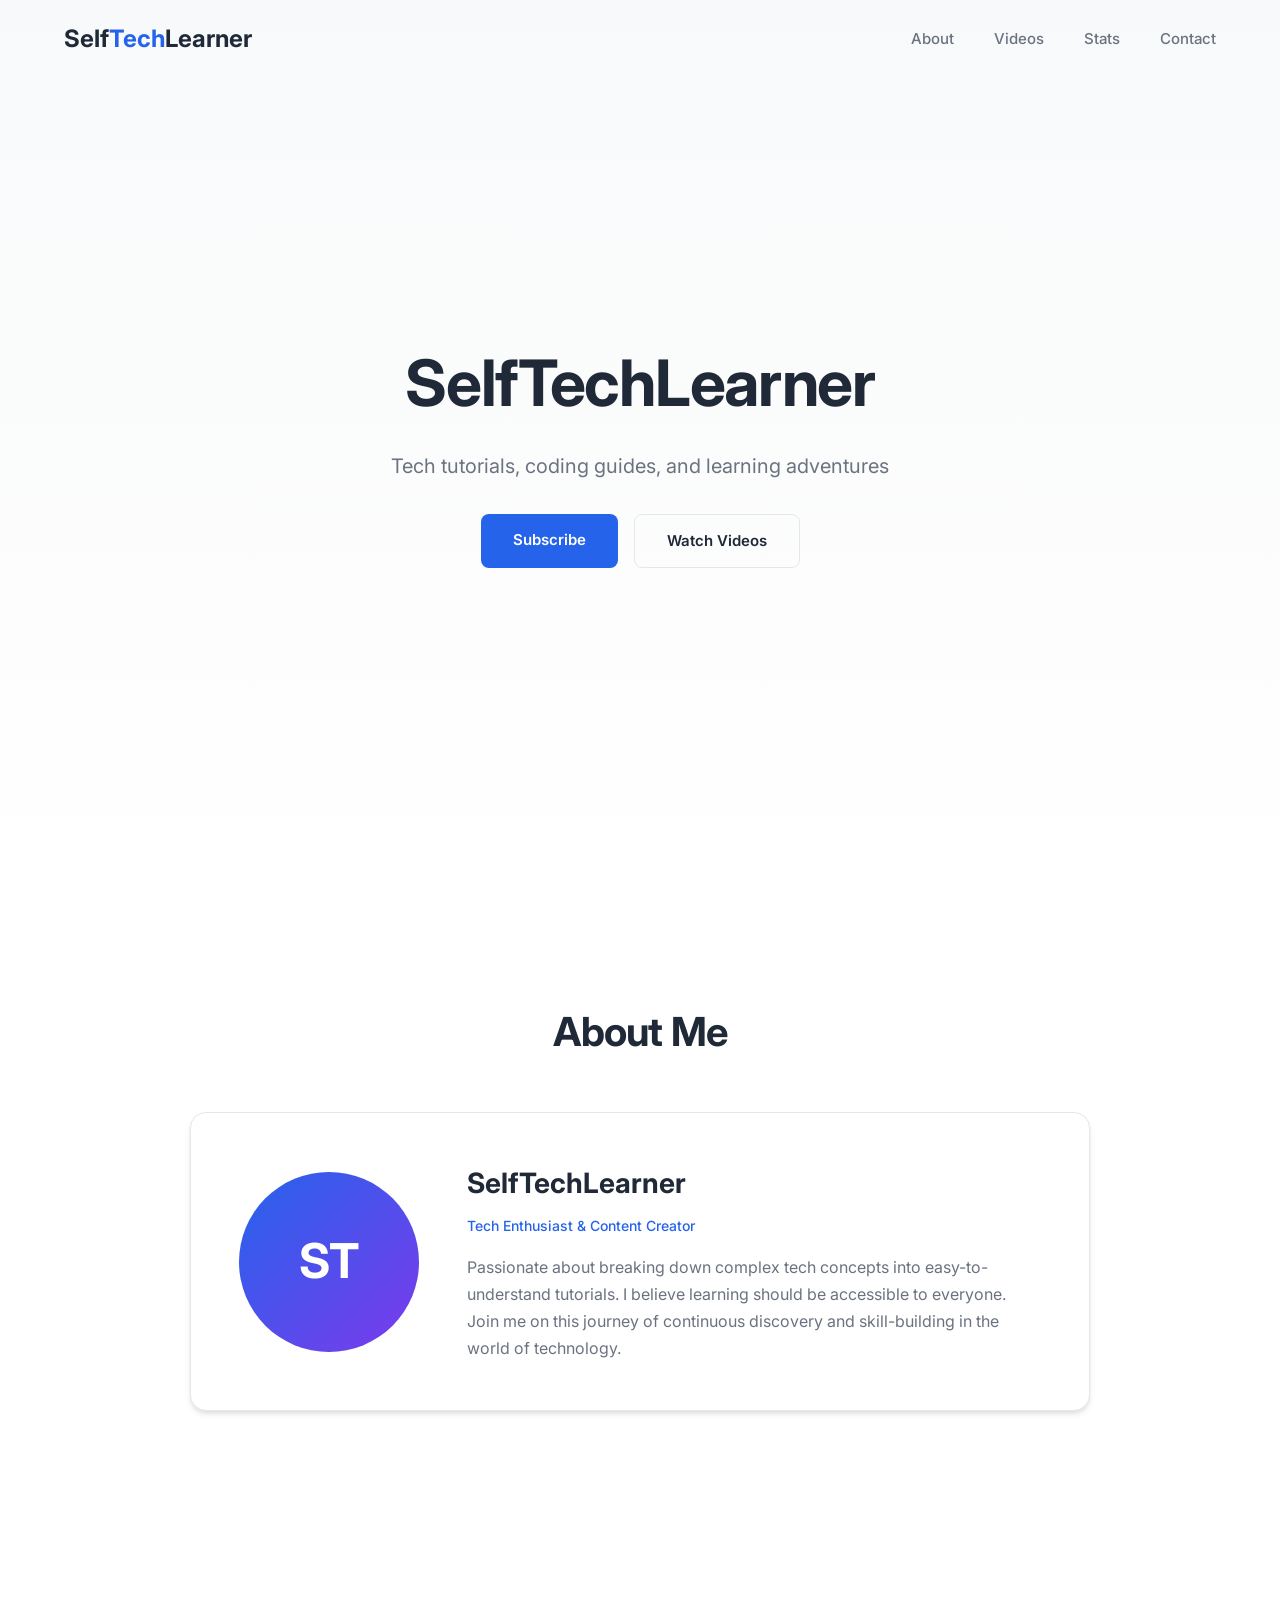
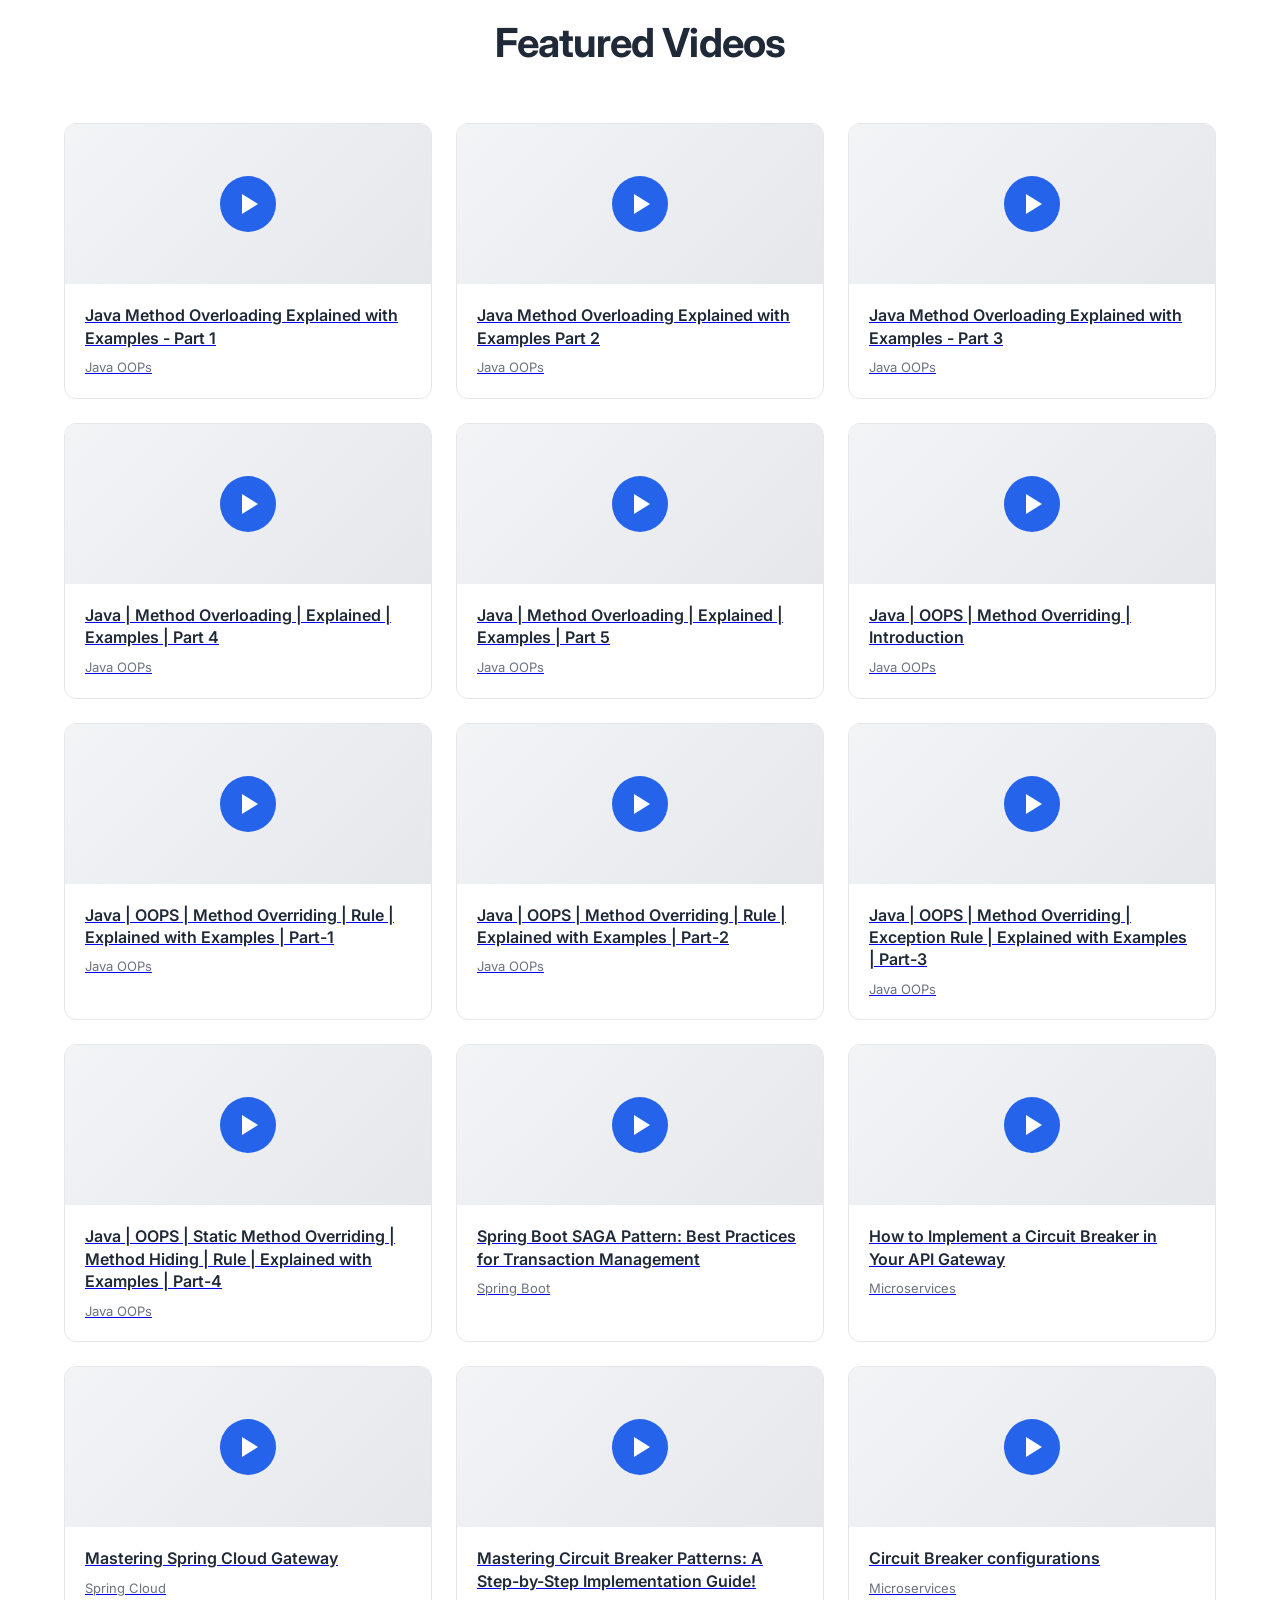
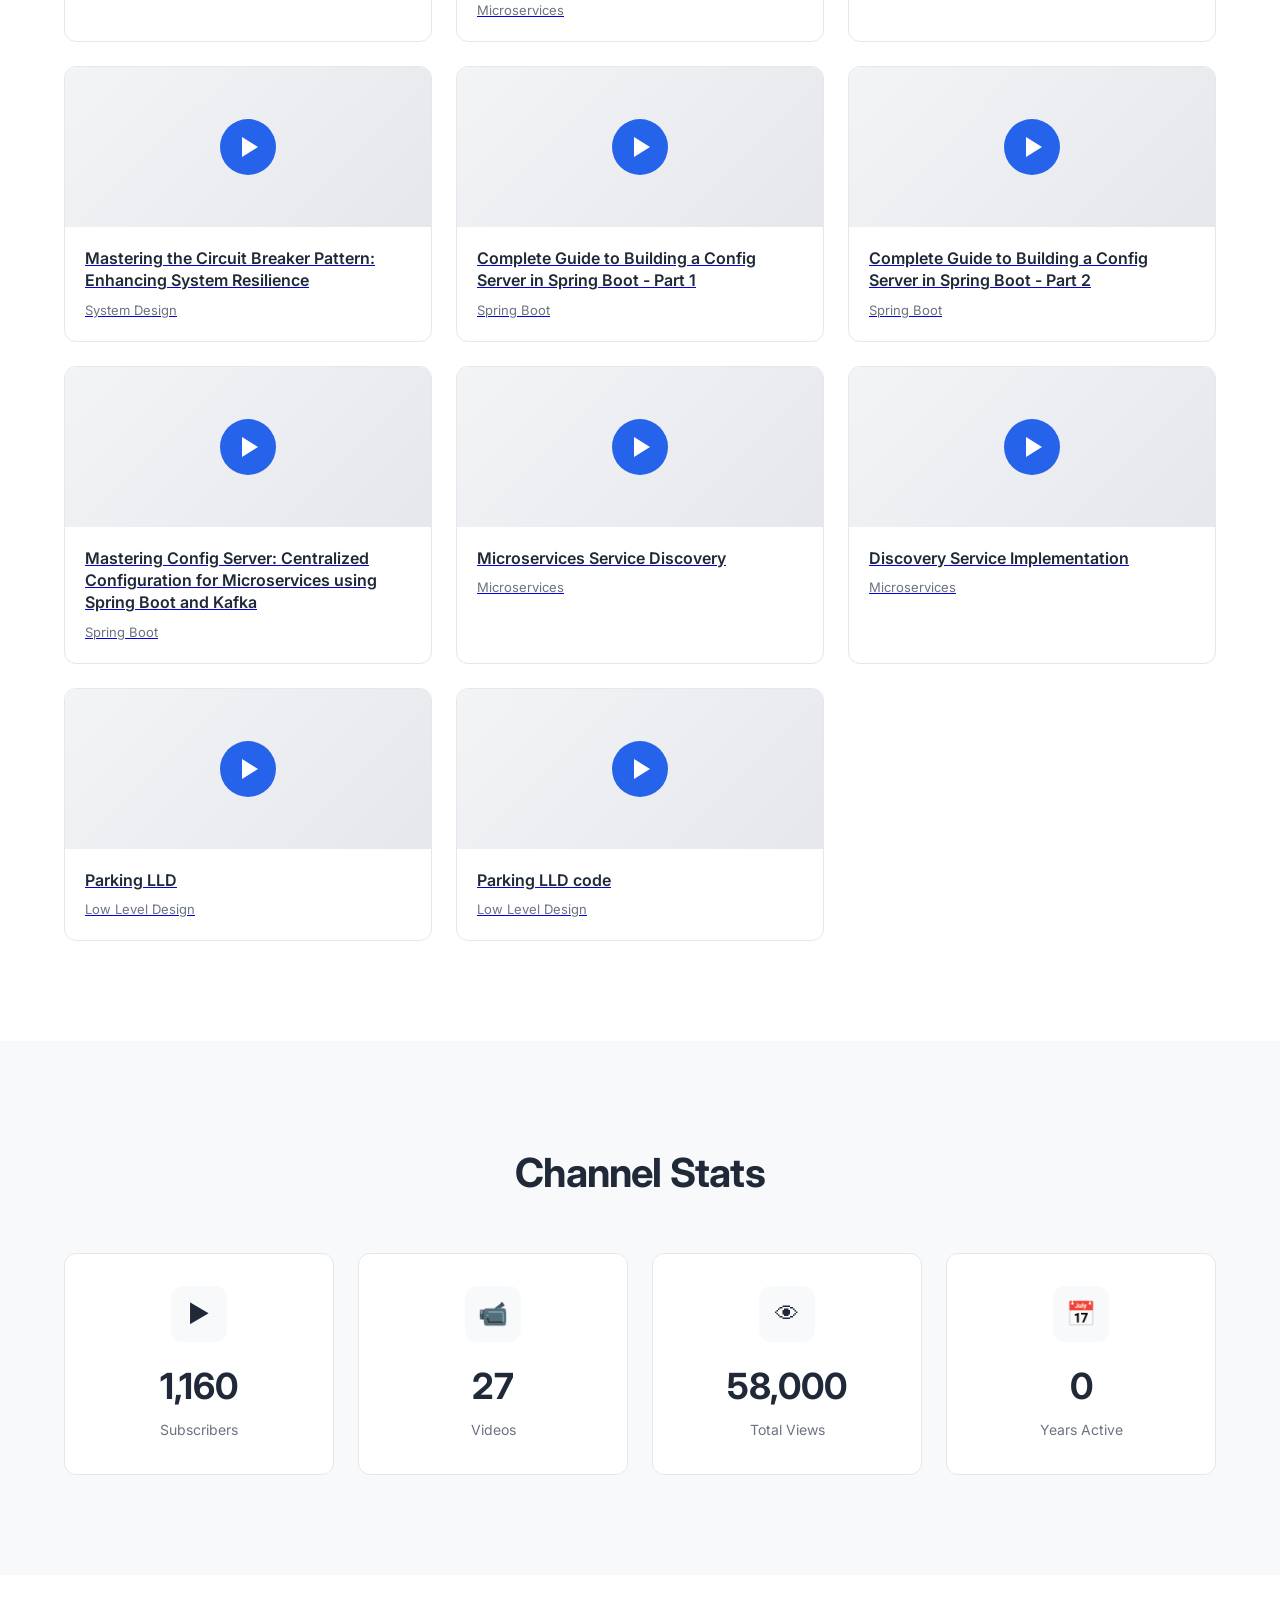
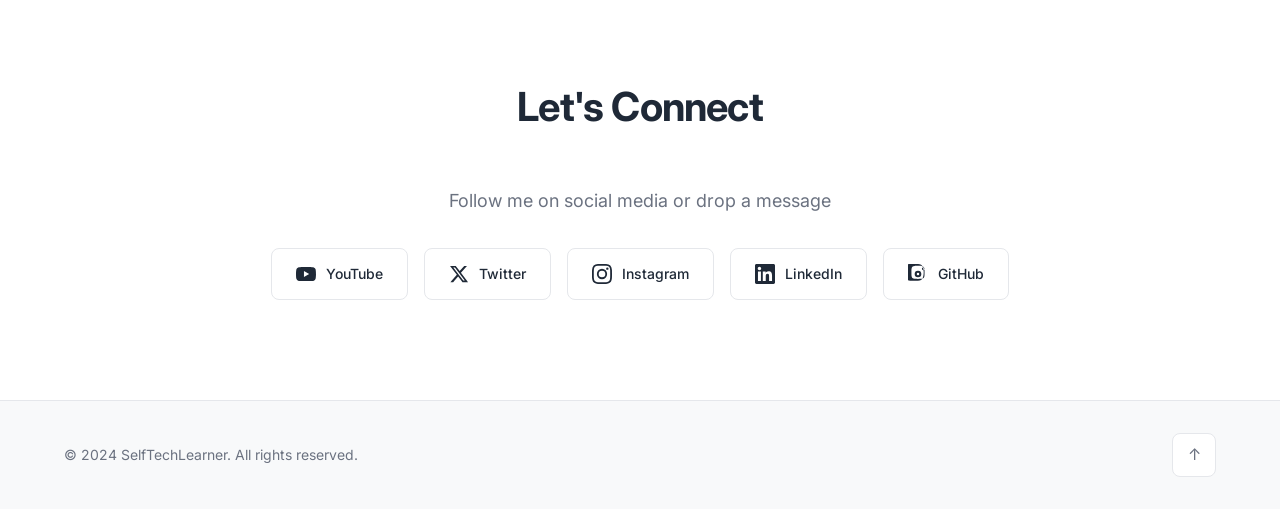
==== commit e2cef510: "Selftechlearner" ====
--- a/index.html
+++ b/index.html
@@ -3,25 +3,22 @@
 <head>
     <meta charset="UTF-8">
     <meta name="viewport" content="width=device-width, initial-scale=1.0">
-    <title>Hadiya Collections | Premium Ethnic Wear for Women</title>
-    <meta name="description" content="महिलाओं के लिए शानदार एथनिक ड्रेस कलेक्शन">
+    <title>SelfTechLearner | YouTube Channel</title>
     <link rel="preconnect" href="https://fonts.googleapis.com">
     <link rel="preconnect" href="https://fonts.gstatic.com" crossorigin>
-    <link href="https://fonts.googleapis.com/css2?family=Playfair+Display:wght@400;500;600;700&family=Inter:wght@300;400;500;600&family=Noto+Sans+Devanagari:wght@400;500&display=swap" rel="stylesheet">
-    <link rel="stylesheet" href="https://cdnjs.cloudflare.com/ajax/libs/font-awesome/6.4.0/css/all.min.css">
+    <link href="https://fonts.googleapis.com/css2?family=Inter:wght@400;500;600;700&display=swap" rel="stylesheet">
     <style>
         :root {
-            --maroon: #6D001A;
-            --maroon-light: #8B0024;
-            --gold: #D4AF37;
-            --gold-light: #E5C76B;
-            --cream: #F8F1E7;
-            --cream-dark: #EDE5D8;
-            --brown: #3D2314;
-            --white: #FFFFFF;
-            --text-dark: #1A1A1A;
-            --text-light: #5A5A5A;
-            --whatsapp: #25D366;
+            --bg-primary: #ffffff;
+            --bg-secondary: #f8f9fa;
+            --surface: #ffffff;
+            --accent-primary: #2563eb;
+            --accent-secondary: #7c3aed;
+            --text-primary: #1f2937;
+            --text-secondary: #6b7280;
+            --border: #e5e7eb;
+            --shadow: 0 4px 6px -1px rgba(0, 0, 0, 0.1), 0 2px 4px -1px rgba(0, 0, 0, 0.06);
+            --shadow-lg: 0 10px 15px -3px rgba(0, 0, 0, 0.1), 0 4px 6px -2px rgba(0, 0, 0, 0.05);
         }
 
         * {
@@ -35,166 +32,87 @@
         }
 
         body {
-            font-family: 'Inter', 'Noto Sans Devanagari', sans-serif;
-            background-color: var(--cream);
-            color: var(--text-dark);
+            font-family: 'Inter', -apple-system, BlinkMacSystemFont, 'Segoe UI', Roboto, sans-serif;
+            background-color: var(--bg-primary);
+            color: var(--text-primary);
             line-height: 1.6;
-        }
-
-        h1, h2, h3, h4, h5, h6 {
-            font-family: 'Playfair Display', serif;
+            overflow-x: hidden;
         }
 
         .container {
-            max-width: 1280px;
+            max-width: 1200px;
             margin: 0 auto;
-            padding: 0 20px;
-        }
-
-        /* Header */
-        header {
+            padding: 0 24px;
+        }
+
+        /* Navigation */
+        nav {
             position: fixed;
             top: 0;
             left: 0;
             right: 0;
-            background: rgba(248, 241, 231, 0.95);
+            padding: 20px 0;
+            z-index: 100;
+            transition: background 0.3s ease, box-shadow 0.3s ease;
+            background: transparent;
+        }
+
+        nav.scrolled {
+            background: rgba(255, 255, 255, 0.95);
             backdrop-filter: blur(10px);
-            z-index: 1000;
-            box-shadow: 0 2px 20px rgba(109, 0, 26, 0.1);
-        }
-
-        .header-inner {
+            box-shadow: var(--shadow);
+            padding: 12px 0;
+        }
+
+        nav .container {
             display: flex;
             justify-content: space-between;
             align-items: center;
-            padding: 15px 0;
         }
 
         .logo {
-            display: flex;
-            align-items: center;
-            gap: 10px;
-        }
-
-        .logo-icon {
-            width: 50px;
-            height: 50px;
-            background: linear-gradient(135deg, var(--maroon), var(--maroon-light));
-            border-radius: 50%;
-            display: flex;
-            align-items: center;
-            justify-content: center;
-            border: 3px solid var(--gold);
-        }
-
-        .logo-icon i {
-            color: var(--gold);
             font-size: 24px;
-        }
-
-        .logo-text {
-            font-family: 'Playfair Display', serif;
-            font-size: 28px;
             font-weight: 700;
-            color: var(--maroon);
-        }
-
-        .logo-text span {
-            color: var(--gold);
-        }
-
-        nav {
-            display: flex;
-            gap: 30px;
-        }
-
-        nav a {
+            color: var(--text-primary);
             text-decoration: none;
-            color: var(--text-dark);
+        }
+
+        .logo span {
+            color: var(--accent-primary);
+        }
+
+        .nav-links {
+            display: flex;
+            gap: 40px;
+            list-style: none;
+        }
+
+        .nav-links a {
+            color: var(--text-secondary);
+            text-decoration: none;
             font-weight: 500;
             font-size: 15px;
             position: relative;
-            transition: color 0.3s;
-        }
-
-        nav a::after {
+            transition: color 0.3s ease;
+        }
+
+        .nav-links a::after {
             content: '';
             position: absolute;
-            bottom: -5px;
+            bottom: -4px;
             left: 0;
             width: 0;
             height: 2px;
-            background: var(--gold);
-            transition: width 0.3s;
-        }
-
-        nav a:hover {
-            color: var(--maroon);
-        }
-
-        nav a:hover::after {
+            background: var(--accent-primary);
+            transition: width 0.3s ease;
+        }
+
+        .nav-links a:hover {
+            color: var(--text-primary);
+        }
+
+        .nav-links a:hover::after {
             width: 100%;
-        }
-
-        .header-actions {
-            display: flex;
-            align-items: center;
-            gap: 15px;
-        }
-
-        .search-box {
-            display: flex;
-            align-items: center;
-            background: rgba(255, 255, 255, 0.8);
-            border: 2px solid transparent;
-            border-radius: 25px;
-            padding: 8px 15px;
-            transition: all 0.3s;
-        }
-
-        .search-box:focus-within {
-            border-color: var(--gold);
-            background: white;
-            box-shadow: 0 4px 15px rgba(212, 175, 55, 0.2);
-        }
-
-        .search-box input {
-            border: none;
-            background: transparent;
-            outline: none;
-            font-size: 14px;
-            width: 180px;
-        }
-
-        .search-box i {
-            color: var(--text-light);
-        }
-
-        .whatsapp-btn {
-            background: var(--whatsapp);
-            color: white;
-            padding: 10px 20px;
-            border-radius: 25px;
-            text-decoration: none;
-            font-weight: 500;
-            display: flex;
-            align-items: center;
-            gap: 8px;
-            transition: all 0.3s;
-        }
-
-        .whatsapp-btn:hover {
-            background: #1DA851;
-            transform: translateY(-2px);
-            box-shadow: 0 5px 20px rgba(37, 211, 102, 0.4);
-        }
-
-        /* Mobile Menu */
-        .menu-toggle {
-            display: none;
-            font-size: 24px;
-            cursor: pointer;
-            color: var(--maroon);
         }
 
         /* Hero Section */
@@ -202,41 +120,86 @@
             min-height: 100vh;
             display: flex;
             align-items: center;
-            background: linear-gradient(135deg, var(--cream) 0%, var(--cream-dark) 100%);
+            justify-content: center;
             position: relative;
-            overflow: hidden;
-            padding-top: 80px;
-        }
-
-        .hero::before {
-            content: '';
-            position: absolute;
-            top: 0;
-            left: 0;
-            right: 0;
-            bottom: 0;
-            background: url('data:image/svg+xml,<svg xmlns="http://www.w3.org/2000/svg" viewBox="0 0 100 100"><circle cx="50" cy="50" r="40" fill="none" stroke="%23D4AF37" stroke-width="0.5" opacity="0.1"/></svg>');
-            background-size: 200px;
-            opacity: 0.5;
+            padding: 120px 0;
+            background: linear-gradient(180deg, var(--bg-secondary) 0%, var(--bg-primary) 100%);
         }
 
         .hero-content {
-            display: grid;
-            grid-template-columns: 1fr 1fr;
-            gap: 60px;
-            align-items: center;
+            text-align: center;
             position: relative;
-            z-index: 1;
-        }
-
-        .hero-text {
-            animation: fadeInUp 1s ease-out;
+            z-index: 2;
+        }
+
+        .hero h1 {
+            font-size: 64px;
+            font-weight: 700;
+            margin-bottom: 16px;
+            color: var(--text-primary);
+            letter-spacing: -0.02em;
+            animation: fadeInUp 0.8s ease forwards;
+            opacity: 0;
+        }
+
+        .hero .subtitle {
+            font-size: 20px;
+            color: var(--text-secondary);
+            margin-bottom: 32px;
+            max-width: 500px;
+            margin-left: auto;
+            margin-right: auto;
+            animation: fadeInUp 0.8s ease 0.1s forwards;
+            opacity: 0;
+        }
+
+        .hero-buttons {
+            display: flex;
+            gap: 16px;
+            justify-content: center;
+            animation: fadeInUp 0.8s ease 0.2s forwards;
+            opacity: 0;
+        }
+
+        .btn {
+            padding: 14px 32px;
+            border-radius: 8px;
+            font-family: 'Inter', sans-serif;
+            font-weight: 600;
+            font-size: 15px;
+            cursor: pointer;
+            transition: all 0.3s ease;
+            text-decoration: none;
+            display: inline-block;
+        }
+
+        .btn-primary {
+            background: var(--accent-primary);
+            color: #ffffff;
+            border: none;
+        }
+
+        .btn-primary:hover {
+            background: #1d4ed8;
+            transform: translateY(-2px);
+            box-shadow: var(--shadow-lg);
+        }
+
+        .btn-outline {
+            background: transparent;
+            color: var(--text-primary);
+            border: 1px solid var(--border);
+        }
+
+        .btn-outline:hover {
+            border-color: var(--accent-primary);
+            color: var(--accent-primary);
         }
 
         @keyframes fadeInUp {
             from {
                 opacity: 0;
-                transform: translateY(30px);
+                transform: translateY(20px);
             }
             to {
                 opacity: 1;
@@ -244,1325 +207,790 @@
             }
         }
 
-        .hero-badge {
-            display: inline-block;
-            background: linear-gradient(135deg, var(--gold), var(--gold-light));
-            color: var(--brown);
-            padding: 8px 20px;
-            border-radius: 25px;
+        /* Sections */
+        section {
+            padding: 100px 0;
+        }
+
+        .section-title {
+            font-size: 40px;
+            font-weight: 700;
+            text-align: center;
+            margin-bottom: 48px;
+            color: var(--text-primary);
+            letter-spacing: -0.02em;
+        }
+
+        /* About Section */
+        .about {
+            background: var(--bg-primary);
+        }
+
+        .about-card {
+            background: var(--surface);
+            border: 1px solid var(--border);
+            border-radius: 16px;
+            padding: 48px;
+            display: flex;
+            align-items: center;
+            gap: 48px;
+            max-width: 900px;
+            margin: 0 auto;
+            box-shadow: var(--shadow);
+        }
+
+        .profile-image {
+            width: 180px;
+            height: 180px;
+            border-radius: 50%;
+            background: linear-gradient(135deg, var(--accent-primary) 0%, var(--accent-secondary) 100%);
+            flex-shrink: 0;
+            display: flex;
+            align-items: center;
+            justify-content: center;
+            font-size: 48px;
+            font-weight: 700;
+            color: #ffffff;
+        }
+
+        .about-content h3 {
+            font-size: 28px;
+            font-weight: 700;
+            margin-bottom: 8px;
+            color: var(--text-primary);
+        }
+
+        .about-content .tagline {
+            color: var(--accent-primary);
+            font-size: 14px;
+            font-weight: 500;
+            margin-bottom: 16px;
+        }
+
+        .about-content p {
+            color: var(--text-secondary);
+            font-size: 16px;
+            line-height: 1.7;
+        }
+
+        /* Videos Section */
+        .videos-grid {
+            display: grid;
+            grid-template-columns: repeat(3, 1fr);
+            gap: 24px;
+        }
+
+        .video-card {
+            background: var(--surface);
+            border: 1px solid var(--border);
+            border-radius: 12px;
+            overflow: hidden;
+            transition: all 0.3s ease;
+            cursor: pointer;
+        }
+
+        .video-card:hover {
+            transform: translateY(-4px);
+            box-shadow: var(--shadow-lg);
+        }
+
+        .video-thumbnail {
+            height: 160px;
+            background: linear-gradient(135deg, #f3f4f6 0%, #e5e7eb 100%);
+            position: relative;
+            display: flex;
+            align-items: center;
+            justify-content: center;
+        }
+
+        .play-icon {
+            width: 56px;
+            height: 56px;
+            background: var(--accent-primary);
+            border-radius: 50%;
+            display: flex;
+            align-items: center;
+            justify-content: center;
+            transition: transform 0.3s ease;
+        }
+
+        .video-card:hover .play-icon {
+            transform: scale(1.05);
+        }
+
+        .play-icon::after {
+            content: '';
+            width: 0;
+            height: 0;
+            border-left: 16px solid #ffffff;
+            border-top: 10px solid transparent;
+            border-bottom: 10px solid transparent;
+            margin-left: 4px;
+        }
+
+        .video-info {
+            padding: 20px;
+        }
+
+        .video-info h4 {
+            font-size: 16px;
+            font-weight: 600;
+            margin-bottom: 8px;
+            line-height: 1.4;
+            color: var(--text-primary);
+        }
+
+        .video-meta {
+            display: flex;
+            justify-content: space-between;
             font-size: 13px;
-            font-weight: 600;
-            margin-bottom: 20px;
-            letter-spacing: 1px;
-        }
-
-        .hero h1 {
-            font-size: 56px;
-            color: var(--maroon);
-            line-height: 1.1;
-            margin-bottom: 15px;
-        }
-
-        .hero h1 span {
-            color: var(--gold);
-        }
-
-        .hero-tagline {
-            font-size: 20px;
-            color: var(--text-light);
-            margin-bottom: 30px;
-            font-style: italic;
-        }
-
-        .hero-buttons {
-            display: flex;
-            gap: 20px;
-            margin-bottom: 40px;
-        }
-
-        .btn-primary {
-            background: var(--maroon);
-            color: white;
-            padding: 15px 35px;
-            border-radius: 30px;
-            text-decoration: none;
-            font-weight: 600;
-            display: inline-flex;
+            color: var(--text-secondary);
+        }
+
+        /* Stats Section */
+        .stats {
+            background: var(--bg-secondary);
+        }
+
+        .stats-grid {
+            display: grid;
+            grid-template-columns: repeat(4, 1fr);
+            gap: 24px;
+        }
+
+        .stat-card {
+            background: var(--surface);
+            border: 1px solid var(--border);
+            border-radius: 12px;
+            padding: 32px 20px;
+            text-align: center;
+            transition: all 0.3s ease;
+        }
+
+        .stat-card:hover {
+            transform: translateY(-4px);
+            box-shadow: var(--shadow);
+        }
+
+        .stat-icon {
+            width: 56px;
+            height: 56px;
+            margin: 0 auto 16px;
+            background: var(--bg-secondary);
+            border-radius: 12px;
+            display: flex;
+            align-items: center;
+            justify-content: center;
+            font-size: 24px;
+        }
+
+        .stat-number {
+            font-size: 36px;
+            font-weight: 700;
+            margin-bottom: 4px;
+            color: var(--text-primary);
+        }
+
+        .stat-label {
+            color: var(--text-secondary);
+            font-size: 14px;
+        }
+
+        /* Contact Section */
+        .contact {
+            text-align: center;
+            background: var(--bg-primary);
+        }
+
+        .contact-subtitle {
+            color: var(--text-secondary);
+            font-size: 18px;
+            margin-bottom: 32px;
+        }
+
+        .social-links {
+            display: flex;
+            gap: 16px;
+            justify-content: center;
+            flex-wrap: wrap;
+        }
+
+        .social-btn {
+            display: flex;
             align-items: center;
             gap: 10px;
-            border: 2px solid var(--maroon);
-            transition: all 0.3s;
-        }
-
-        .btn-primary:hover {
-            background: transparent;
-            color: var(--maroon);
-            transform: translateY(-3px);
-            box-shadow: 0 10px 30px rgba(109, 0, 26, 0.3);
-        }
-
-        .btn-whatsapp {
-            background: var(--whatsapp);
-            color: white;
-            padding: 15px 35px;
-            border-radius: 30px;
+            padding: 14px 24px;
+            background: var(--surface);
+            border: 1px solid var(--border);
+            border-radius: 8px;
+            color: var(--text-primary);
             text-decoration: none;
-            font-weight: 600;
-            display: inline-flex;
+            font-weight: 500;
+            font-size: 14px;
+            transition: all 0.3s ease;
+        }
+
+        .social-btn:hover {
+            border-color: var(--accent-primary);
+            color: var(--accent-primary);
+            box-shadow: var(--shadow);
+        }
+
+        .social-btn svg {
+            width: 20px;
+            height: 20px;
+        }
+
+        /* Footer */
+        footer {
+            background: var(--bg-secondary);
+            padding: 32px 0;
+            border-top: 1px solid var(--border);
+        }
+
+        footer .container {
+            display: flex;
+            justify-content: space-between;
             align-items: center;
-            gap: 10px;
-            transition: all 0.3s;
-        }
-
-        .btn-whatsapp:hover {
-            background: #1DA851;
-            transform: translateY(-3px);
-            box-shadow: 0 10px 30px rgba(37, 211, 102, 0.4);
-        }
-
-        .hero-features {
-            display: flex;
-            gap: 40px;
-        }
-
-        .feature-item {
-            text-align: center;
-        }
-
-        .feature-item i {
-            font-size: 28px;
-            color: var(--gold);
-            margin-bottom: 8px;
-        }
-
-        .feature-item p {
-            font-size: 13px;
-            color: var(--text-light);
-        }
-
-        .hero-image {
-            position: relative;
-            animation: fadeInRight 1s ease-out 0.3s both;
-        }
-
-        @keyframes fadeInRight {
-            from {
-                opacity: 0;
-                transform: translateX(30px);
-            }
-            to {
-                opacity: 1;
-                transform: translateX(0);
-            }
-        }
-
-        .hero-img-main {
-            width: 100%;
-            max-width: 500px;
-            height: 600px;
-            background: linear-gradient(135deg, var(--maroon-light) 0%, var(--maroon) 100%);
-            border-radius: 200px 200px 20px 20px;
-            display: flex;
-            align-items: center;
-            justify-content: center;
-            margin-left: auto;
-            position: relative;
-            box-shadow: 20px 20px 60px rgba(109, 0, 26, 0.3);
-        }
-
-        .hero-img-main::before {
-            content: '';
-            position: absolute;
-            inset: 5px;
-            border: 2px solid var(--gold);
-            border-radius: 195px 195px 15px 15px;
-        }
-
-        .hero-img-main i {
-            font-size: 150px;
-            color: var(--gold);
-            opacity: 0.5;
-        }
-
-        .hero-decoration {
-            position: absolute;
-            width: 120px;
-            height: 120px;
-            border: 3px solid var(--gold);
-            border-radius: 50%;
-            top: -20px;
-            right: -20px;
-            animation: pulse 2s infinite;
-        }
-
-        @keyframes pulse {
-            0%, 100% { transform: scale(1); opacity: 1; }
-            50% { transform: scale(1.1); opacity: 0.7; }
-        }
-
-        /* Categories Section */
-        .categories {
-            padding: 80px 0;
-            background: var(--white);
-        }
-
-        .section-header {
-            text-align: center;
-            margin-bottom: 50px;
-        }
-
-        .section-header h2 {
-            font-size: 42px;
-            color: var(--maroon);
-            margin-bottom: 15px;
-        }
-
-        .section-header p {
-            color: var(--text-light);
-            font-size: 16px;
-        }
-
-        .section-header .hindi-text {
-            font-family: 'Noto Sans Devanagari', sans-serif;
-            color: var(--brown);
-            font-size: 18px;
-        }
-
-        .categories-grid {
-            display: grid;
-            grid-template-columns: repeat(4, 1fr);
-            gap: 25px;
-        }
-
-        .category-card {
-            position: relative;
-            height: 350px;
-            border-radius: 20px;
-            overflow: hidden;
-            cursor: pointer;
-            transition: all 0.4s;
-        }
-
-        .category-card:hover {
-            transform: translateY(-10px);
-            box-shadow: 0 20px 50px rgba(109, 0, 26, 0.2);
-        }
-
-        .category-bg {
-            width: 100%;
-            height: 100%;
-            background: linear-gradient(135deg, var(--maroon), var(--maroon-light));
-            display: flex;
-            align-items: center;
-            justify-content: center;
-        }
-
-        .category-bg i {
-            font-size: 80px;
-            color: var(--gold);
-            opacity: 0.6;
-        }
-
-        .category-overlay {
-            position: absolute;
-            inset: 0;
-            background: linear-gradient(to top, rgba(109, 0, 26, 0.9), transparent);
-            display: flex;
-            flex-direction: column;
-            justify-content: flex-end;
-            padding: 25px;
-        }
-
-        .category-card h3 {
-            color: white;
-            font-size: 22px;
-            margin-bottom: 8px;
-        }
-
-        .category-card p {
-            color: rgba(255, 255, 255, 0.8);
+        }
+
+        footer p {
+            color: var(--text-secondary);
             font-size: 14px;
         }
 
-        .category-icon {
-            position: absolute;
-            top: 20px;
-            right: 20px;
-            width: 50px;
-            height: 50px;
-            background: var(--gold);
-            border-radius: 50%;
-            display: flex;
-            align-items: center;
-            justify-content: center;
-        }
-
-        .category-icon i {
-            color: var(--brown);
-            font-size: 20px;
-        }
-
-        /* Products Section */
-        .products {
-            padding: 80px 0;
-            background: var(--cream);
-        }
-
-        .products-grid {
-            display: grid;
-            grid-template-columns: repeat(4, 1fr);
-            gap: 25px;
-        }
-
-        .product-card {
-            background: var(--white);
-            border-radius: 20px;
-            overflow: hidden;
-            transition: all 0.4s;
-            position: relative;
-        }
-
-        .product-card:hover {
-            transform: translateY(-10px);
-            box-shadow: 0 20px 40px rgba(109, 0, 26, 0.15);
-        }
-
-        .product-image {
-            height: 280px;
-            background: linear-gradient(135deg, var(--cream-dark), var(--cream));
-            display: flex;
-            align-items: center;
-            justify-content: center;
-            position: relative;
-            overflow: hidden;
-        }
-
-        .product-image i {
-            font-size: 80px;
-            color: var(--gold);
-            opacity: 0.5;
-        }
-
-        .product-badge {
-            position: absolute;
-            top: 15px;
-            left: 15px;
-            background: var(--gold);
-            color: var(--brown);
-            padding: 5px 15px;
-            border-radius: 20px;
-            font-size: 12px;
-            font-weight: 600;
-        }
-
-        .product-wishlist {
-            position: absolute;
-            top: 15px;
-            right: 15px;
-            width: 40px;
-            height: 40px;
-            background: var(--white);
-            border-radius: 50%;
+        .back-to-top {
+            width: 44px;
+            height: 44px;
+            background: var(--surface);
+            border: 1px solid var(--border);
+            border-radius: 8px;
             display: flex;
             align-items: center;
             justify-content: center;
             cursor: pointer;
-            transition: all 0.3s;
-            box-shadow: 0 4px 15px rgba(0, 0, 0, 0.1);
-        }
-
-        .product-wishlist:hover {
-            background: var(--maroon);
-            color: white;
-        }
-
-        .product-wishlist i {
-            color: var(--maroon);
-            font-size: 18px;
-        }
-
-        .product-wishlist:hover i {
-            color: white;
-        }
-
-        .product-info {
-            padding: 20px;
-        }
-
-        .product-info h3 {
-            font-size: 18px;
-            color: var(--text-dark);
-            margin-bottom: 8px;
-        }
-
-        .product-info p {
-            color: var(--text-light);
-            font-size: 14px;
-            margin-bottom: 15px;
-        }
-
-        .product-price {
-            display: flex;
-            justify-content: space-between;
-            align-items: center;
-        }
-
-        .price {
-            font-size: 20px;
-            font-weight: 700;
-            color: var(--maroon);
-        }
-
-        .price span {
-            font-size: 14px;
-            color: var(--text-light);
-            text-decoration: line-through;
-            margin-left: 8px;
-        }
-
-        .btn-order {
-            background: var(--whatsapp);
-            color: white;
-            padding: 10px 20px;
-            border-radius: 25px;
-            text-decoration: none;
-            font-size: 14px;
-            font-weight: 500;
-            display: flex;
-            align-items: center;
-            gap: 8px;
-            transition: all 0.3s;
-        }
-
-        .btn-order:hover {
-            background: #1DA851;
-        }
-
-        /* Why Choose Us */
-        .why-us {
-            padding: 80px 0;
-            background: linear-gradient(135deg, var(--maroon) 0%, var(--maroon-light) 100%);
-            position: relative;
-            overflow: hidden;
-        }
-
-        .why-us::before {
-            content: '';
-            position: absolute;
-            top: 0;
-            left: 0;
-            right: 0;
-            bottom: 0;
-            background: url('data:image/svg+xml,<svg xmlns="http://www.w3.org/2000/svg" viewBox="0 0 100 100"><circle cx="20" cy="20" r="1" fill="white" opacity="0.1"/><circle cx="80" cy="40" r="2" fill="white" opacity="0.1"/><circle cx="40" cy="80" r="1.5" fill="white" opacity="0.1"/></svg>');
-        }
-
-        .why-us .section-header h2 {
-            color: white;
-        }
-
-        .why-us .section-header p {
-            color: rgba(255, 255, 255, 0.8);
-        }
-
-        .why-us-grid {
-            display: grid;
-            grid-template-columns: repeat(4, 1fr);
-            gap: 30px;
-            position: relative;
-            z-index: 1;
-        }
-
-        .why-us-card {
-            background: rgba(255, 255, 255, 0.1);
-            backdrop-filter: blur(10px);
-            border: 1px solid rgba(255, 255, 255, 0.2);
-            border-radius: 20px;
-            padding: 30px;
-            text-align: center;
-            transition: all 0.3s;
-        }
-
-        .why-us-card:hover {
-            background: rgba(255, 255, 255, 0.2);
-            transform: translateY(-5px);
-        }
-
-        .why-us-icon {
-            width: 70px;
-            height: 70px;
-            background: var(--gold);
-            border-radius: 50%;
-            display: flex;
-            align-items: center;
-            justify-content: center;
-            margin: 0 auto 20px;
-        }
-
-        .why-us-icon i {
-            font-size: 30px;
-            color: var(--brown);
-        }
-
-        .why-us-card h3 {
-            color: white;
-            font-size: 20px;
-            margin-bottom: 10px;
-        }
-
-        .why-us-card p {
-            color: rgba(255, 255, 255, 0.8);
-            font-size: 14px;
-        }
-
-        /* Testimonials */
-        .testimonials {
-            padding: 80px 0;
-            background: var(--white);
-        }
-
-        .testimonials-slider {
-            display: flex;
-            gap: 25px;
-            overflow-x: auto;
-            padding: 20px 0;
-            scroll-snap-type: x mandatory;
-        }
-
-        .testimonials-slider::-webkit-scrollbar {
-            display: none;
-        }
-
-        .testimonial-card {
-            min-width: 350px;
-            background: var(--cream);
-            border-radius: 20px;
-            padding: 30px;
-            scroll-snap-align: start;
-            border: 2px solid var(--gold);
-            transition: all 0.3s;
-        }
-
-        .testimonial-card:hover {
-            box-shadow: 0 15px 40px rgba(109, 0, 26, 0.1);
-        }
-
-        .testimonial-quote {
-            font-size: 40px;
-            color: var(--gold);
-            margin-bottom: 15px;
-        }
-
-        .testimonial-text {
-            color: var(--text-light);
-            font-size: 15px;
-            line-height: 1.8;
-            margin-bottom: 20px;
-            font-style: italic;
-        }
-
-        .testimonial-author {
-            display: flex;
-            align-items: center;
-            gap: 15px;
-        }
-
-        .author-avatar {
-            width: 50px;
-            height: 50px;
-            background: var(--maroon);
-            border-radius: 50%;
-            display: flex;
-            align-items: center;
-            justify-content: center;
-            color: white;
-            font-size: 20px;
-        }
-
-        .author-info h4 {
-            color: var(--text-dark);
-            font-size: 16px;
-            margin-bottom: 3px;
-        }
-
-        .author-info p {
-            color: var(--text-light);
-            font-size: 13px;
-        }
-
-        .testimonial-rating {
-            color: var(--gold);
-            font-size: 14px;
-            margin-top: 8px;
-        }
-
-        /* Festival Offer Banner */
-        .festival-offer {
-            padding: 60px 0;
-            background: linear-gradient(135deg, var(--gold) 0%, var(--gold-light) 100%);
-            text-align: center;
-            position: relative;
-            overflow: hidden;
-        }
-
-        .festival-offer::before {
-            content: '';
-            position: absolute;
-            top: -50%;
-            left: -50%;
-            width: 200%;
-            height: 200%;
-            background: url('data:image/svg+xml,<svg xmlns="http://www.w3.org/2000/svg" viewBox="0 0 100 100"><path d="M50 0 L60 40 L100 40 L70 60 L80 100 L50 80 L20 100 L30 60 L0 40 L40 40 Z" fill="white" opacity="0.1"/></svg>');
-            animation: rotate 20s linear infinite;
-        }
-
-        @keyframes rotate {
-            from { transform: rotate(0deg); }
-            to { transform: rotate(360deg); }
-        }
-
-        .festival-content {
-            position: relative;
-            z-index: 1;
-        }
-
-        .festival-offer h2 {
-            font-size: 48px;
-            color: var(--brown);
-            margin-bottom: 15px;
-        }
-
-        .festival-offer p {
-            font-size: 20px;
-            color: var(--brown);
-            margin-bottom: 25px;
-        }
-
-        /* Footer */
-        footer {
-            background: var(--brown);
-            color: white;
-            padding: 60px 0 30px;
-        }
-
-        .footer-grid {
-            display: grid;
-            grid-template-columns: 2fr 1fr 1fr 1fr;
-            gap: 40px;
-            margin-bottom: 40px;
-        }
-
-        .footer-brand .logo-text {
-            color: white;
-            margin-bottom: 15px;
-        }
-
-        .footer-brand p {
-            color: rgba(255, 255, 255, 0.7);
-            font-size: 14px;
-            margin-bottom: 20px;
-        }
-
-        .footer-social {
-            display: flex;
-            gap: 15px;
-        }
-
-        .footer-social a {
-            width: 40px;
-            height: 40px;
-            background: rgba(255, 255, 255, 0.1);
-            border-radius: 50%;
-            display: flex;
-            align-items: center;
-            justify-content: center;
-            color: white;
-            transition: all 0.3s;
-        }
-
-        .footer-social a:hover {
-            background: var(--gold);
-            color: var(--brown);
-        }
-
-        .footer-column h4 {
-            font-size: 18px;
-            margin-bottom: 20px;
-            color: var(--gold);
-        }
-
-        .footer-column ul {
-            list-style: none;
-        }
-
-        .footer-column ul li {
-            margin-bottom: 12px;
-        }
-
-        .footer-column ul li a {
-            color: rgba(255, 255, 255, 0.7);
-            text-decoration: none;
-            font-size: 14px;
-            transition: color 0.3s;
-        }
-
-        .footer-column ul li a:hover {
-            color: var(--gold);
-        }
-
-        .footer-contact p {
-            color: rgba(255, 255, 255, 0.7);
-            font-size: 14px;
-            margin-bottom: 10px;
-            display: flex;
-            align-items: center;
-            gap: 10px;
-        }
-
-        .footer-contact p i {
-            color: var(--gold);
-        }
-
-        .footer-bottom {
-            border-top: 1px solid rgba(255, 255, 255, 0.1);
-            padding-top: 25px;
-            text-align: center;
-        }
-
-        .footer-bottom p {
-            color: rgba(255, 255, 255, 0.5);
-            font-size: 14px;
-        }
-
-        /* Floating WhatsApp */
-        .floating-whatsapp {
-            position: fixed;
-            bottom: 30px;
-            right: 30px;
-            z-index: 999;
-        }
-
-        .floating-whatsapp a {
-            width: 60px;
-            height: 60px;
-            background: var(--whatsapp);
-            border-radius: 50%;
-            display: flex;
-            align-items: center;
-            justify-content: center;
-            color: white;
-            font-size: 28px;
-            box-shadow: 0 10px 30px rgba(37, 211, 102, 0.5);
-            transition: all 0.3s;
-            animation: float 3s ease-in-out infinite;
-        }
-
-        @keyframes float {
-            0%, 100% { transform: translateY(0); }
-            50% { transform: translateY(-10px); }
-        }
-
-        .floating-whatsapp a:hover {
-            transform: scale(1.1);
-        }
-
-        /* Form Input Focus */
-        input:focus, textarea:focus {
-            border-color: var(--maroon) !important;
-            box-shadow: 0 0 0 3px rgba(109, 0, 26, 0.1);
+            transition: all 0.3s ease;
+            color: var(--text-secondary);
+        }
+
+        .back-to-top:hover {
+            border-color: var(--accent-primary);
+            color: var(--accent-primary);
+        }
+
+        /* Scroll animations */
+        .reveal {
+            opacity: 0;
+            transform: translateY(30px);
+            transition: all 0.6s ease;
+        }
+
+        .reveal.visible {
+            opacity: 1;
+            transform: translateY(0);
         }
 
         /* Responsive */
         @media (max-width: 1024px) {
-            .hero-content {
-                grid-template-columns: 1fr;
-                text-align: center;
-            }
-
-            .hero-image {
-                order: -1;
-            }
-
-            .hero-img-main {
-                margin: 0 auto;
-                width: 300px;
-                height: 400px;
-            }
-
-            .hero-buttons {
-                justify-content: center;
-            }
-
-            .hero-features {
-                justify-content: center;
-            }
-
-            .categories-grid,
-            .products-grid,
-            .why-us-grid {
+            .videos-grid {
                 grid-template-columns: repeat(2, 1fr);
             }
 
-            .footer-grid {
+            .stats-grid {
                 grid-template-columns: repeat(2, 1fr);
             }
         }
 
         @media (max-width: 768px) {
-            .header-inner {
-                padding: 10px 0;
-            }
-
-            .logo-text {
-                font-size: 20px;
-            }
-
-            nav {
-                display: none;
-            }
-
-            .menu-toggle {
-                display: block;
-            }
-
-            .search-box {
-                display: none;
-            }
-
-            .whatsapp-btn span {
-                display: none;
-            }
-
             .hero h1 {
-                font-size: 36px;
-            }
-
-            .hero-tagline {
-                font-size: 16px;
+                font-size: 40px;
+            }
+
+            .hero .subtitle {
+                font-size: 18px;
             }
 
             .hero-buttons {
                 flex-direction: column;
-            }
-
-            .section-header h2 {
+                align-items: center;
+            }
+
+            .nav-links {
+                display: none;
+            }
+
+            section {
+                padding: 60px 0;
+            }
+
+            .section-title {
                 font-size: 28px;
             }
 
-            .categories-grid,
-            .products-grid,
-            .why-us-grid {
+            .about-card {
+                flex-direction: column;
+                text-align: center;
+                padding: 32px;
+            }
+
+            .profile-image {
+                width: 140px;
+                height: 140px;
+                font-size: 36px;
+            }
+
+            .videos-grid {
                 grid-template-columns: 1fr;
             }
 
-            .category-card {
-                height: 250px;
-            }
-
-            .product-card {
-                max-width: 320px;
-                margin: 0 auto;
-            }
-
-            .footer-grid {
-                grid-template-columns: 1fr;
+            .stats-grid {
+                grid-template-columns: repeat(2, 1fr);
+            }
+
+            .social-links {
+                flex-direction: column;
+                align-items: center;
+            }
+
+            footer .container {
+                flex-direction: column;
+                gap: 16px;
                 text-align: center;
-            }
-
-            .footer-social {
-                justify-content: center;
             }
         }
     </style>
 </head>
 <body>
-    <!-- Header -->
-    <header>
+    <nav>
         <div class="container">
-            <div class="header-inner">
-                <div class="logo">
-                    <div class="logo-icon">
-                        <i class="fas fa-leaf"></i>
-                    </div>
-                    <div class="logo-text">Hadiya <span>Collections</span></div>
-                </div>
-                <nav>
-                    <a href="#home">Home</a>
-                    <a href="#collection">Collection</a>
-                    <a href="#about">About</a>
-                    <a href="#contact">Contact</a>
-                </nav>
-                <div class="header-actions">
-                    <div class="search-box">
-                        <i class="fas fa-search"></i>
-                        <input type="text" placeholder="Search products...">
-                    </div>
-                    <a href="https://wa.me/917977566860" class="whatsapp-btn" target="_blank">
-                        <i class="fab fa-whatsapp"></i>
-                        <span>Order Now</span>
-                    </a>
-                    <div class="menu-toggle">
-                        <i class="fas fa-bars"></i>
-                    </div>
-                </div>
+            <a href="#" class="logo">Self<span>Tech</span>Learner</a>
+            <ul class="nav-links">
+                <li><a href="#about">About</a></li>
+                <li><a href="#videos">Videos</a></li>
+                <li><a href="#stats">Stats</a></li>
+                <li><a href="#contact">Contact</a></li>
+            </ul>
+        </div>
+    </nav>
+
+    <section class="hero">
+        <div class="hero-content">
+            <h1>SelfTechLearner</h1>
+            <p class="subtitle">Tech tutorials, coding guides, and learning adventures</p>
+            <div class="hero-buttons">
+                <a href="https://www.youtube.com/@selftechlearner" target="_blank" class="btn btn-primary">Subscribe</a>
+                <a href="#videos" class="btn btn-outline">Watch Videos</a>
             </div>
         </div>
-    </header>
-
-    <!-- Hero Section -->
-    <section class="hero" id="home">
+    </section>
+
+    <section class="about" id="about">
         <div class="container">
-            <div class="hero-content">
-                <div class="hero-text">
-                    <div class="hero-badge">✨ New Collection 2026</div>
-                    <h1>Elegant Ethnic <span>Wear</span></h1>
-                    <p class="hero-tagline">महिलाओं के लिए शानदार एथनिक ड्रेस कलेक्शन</p>
-                    <div class="hero-buttons">
-                        <a href="#collection" class="btn-primary">
-                            <i class="fas fa-eye"></i>
-                            View Collection
-                        </a>
-                        <a href="https://wa.me/917977566860" class="btn-whatsapp" target="_blank">
-                            <i class="fab fa-whatsapp"></i>
-                            WhatsApp Order
-                        </a>
-                    </div>
-                    <div class="hero-features">
-                        <div class="feature-item">
-                            <i class="fas fa-shipping-fast"></i>
-                            <p>Free Shipping</p>
-                        </div>
-                        <div class="feature-item">
-                            <i class="fas fa-gem"></i>
-                            <p>Premium Quality</p>
-                        </div>
-                        <div class="feature-item">
-                            <i class="fas fa-undo"></i>
-                            <p>Easy Returns</p>
-                        </div>
-                    </div>
-                </div>
-                <div class="hero-image">
-                    <div class="hero-img-main">
-                        <i class="fas fa-female"></i>
-                    </div>
-                    <div class="hero-decoration"></div>
+            <h2 class="section-title reveal">About Me</h2>
+            <div class="about-card reveal">
+                <div class="profile-image">ST</div>
+                <div class="about-content">
+                    <h3>SelfTechLearner</h3>
+                    <p class="tagline">Tech Enthusiast & Content Creator</p>
+                    <p>Passionate about breaking down complex tech concepts into easy-to-understand tutorials. I believe learning should be accessible to everyone. Join me on this journey of continuous discovery and skill-building in the world of technology.</p>
                 </div>
             </div>
         </div>
     </section>
 
-    <!-- Categories Section -->
-    <section class="categories" id="collection">
+    <section class="videos" id="videos">
         <div class="container">
-            <div class="section-header">
-                <h2>Our Collections</h2>
-                <p class="hindi-text">हमारे कलेक्शन</p>
+            <h2 class="section-title reveal">Featured Videos</h2>
+            <div class="videos-grid">
+                <a href="https://www.youtube.com/watch?v=cKttIFKTLOc" target="_blank" class="video-card reveal">
+                    <div class="video-thumbnail">
+                        <div class="play-icon"></div>
+                    </div>
+                    <div class="video-info">
+                        <h4>Java Method Overloading Explained with Examples - Part 1</h4>
+                        <div class="video-meta">
+                            <span>Java OOPs</span>
+                        </div>
+                    </div>
+                </a>
+                <a href="https://www.youtube.com/watch?v=TyuMJ31KVEc" target="_blank" class="video-card reveal">
+                    <div class="video-thumbnail">
+                        <div class="play-icon"></div>
+                    </div>
+                    <div class="video-info">
+                        <h4>Java Method Overloading Explained with Examples  Part 2</h4>
+                        <div class="video-meta">
+                            <span>Java OOPs</span>
+                        </div>
+                    </div>
+                </a>
+                <a href="https://www.youtube.com/watch?v=hVmp4f0Khno" target="_blank" class="video-card reveal">
+                    <div class="video-thumbnail">
+                        <div class="play-icon"></div>
+                    </div>
+                    <div class="video-info">
+                        <h4>Java Method Overloading Explained with Examples - Part 3</h4>
+                        <div class="video-meta">
+                            <span>Java OOPs</span>
+                        </div>
+                    </div>
+                </a>
+                <a href="https://www.youtube.com/watch?v=8XvJnkEm2Gw" target="_blank" class="video-card reveal">
+                    <div class="video-thumbnail">
+                        <div class="play-icon"></div>
+                    </div>
+                    <div class="video-info">
+                        <h4>Java | Method Overloading | Explained | Examples | Part 4</h4>
+                        <div class="video-meta">
+                            <span>Java OOPs</span>
+                        </div>
+                    </div>
+                </a>
+                <a href="https://www.youtube.com/watch?v=gYYOYxhX6ew" target="_blank" class="video-card reveal">
+                    <div class="video-thumbnail">
+                        <div class="play-icon"></div>
+                    </div>
+                    <div class="video-info">
+                        <h4>Java | Method Overloading | Explained | Examples | Part 5</h4>
+                        <div class="video-meta">
+                            <span>Java OOPs</span>
+                        </div>
+                    </div>
+                </a>
+                <a href="https://www.youtube.com/watch?v=n9griuVpurA" target="_blank" class="video-card reveal">
+                    <div class="video-thumbnail">
+                        <div class="play-icon"></div>
+                    </div>
+                    <div class="video-info">
+                        <h4>Java | OOPS | Method Overriding | Introduction</h4>
+                        <div class="video-meta">
+                            <span>Java OOPs</span>
+                        </div>
+                    </div>
+                </a>
+                <a href="https://www.youtube.com/watch?v=GgwfBh3M46g" target="_blank" class="video-card reveal">
+                    <div class="video-thumbnail">
+                        <div class="play-icon"></div>
+                    </div>
+                    <div class="video-info">
+                        <h4>Java | OOPS | Method Overriding | Rule | Explained with Examples | Part-1</h4>
+                        <div class="video-meta">
+                            <span>Java OOPs</span>
+                        </div>
+                    </div>
+                </a>
+                <a href="https://www.youtube.com/watch?v=MlcBoQRTbw8" target="_blank" class="video-card reveal">
+                    <div class="video-thumbnail">
+                        <div class="play-icon"></div>
+                    </div>
+                    <div class="video-info">
+                        <h4>Java | OOPS | Method Overriding | Rule | Explained with Examples | Part-2</h4>
+                        <div class="video-meta">
+                            <span>Java OOPs</span>
+                        </div>
+                    </div>
+                </a>
+                <a href="https://www.youtube.com/watch?v=YcIdCoGQTqc" target="_blank" class="video-card reveal">
+                    <div class="video-thumbnail">
+                        <div class="play-icon"></div>
+                    </div>
+                    <div class="video-info">
+                        <h4>Java | OOPS | Method Overriding | Exception Rule | Explained with Examples | Part-3</h4>
+                        <div class="video-meta">
+                            <span>Java OOPs</span>
+                        </div>
+                    </div>
+                </a>
+                <a href="https://www.youtube.com/watch?v=o-MWaqCxtVk" target="_blank" class="video-card reveal">
+                    <div class="video-thumbnail">
+                        <div class="play-icon"></div>
+                    </div>
+                    <div class="video-info">
+                        <h4>Java | OOPS | Static Method Overriding | Method Hiding | Rule | Explained with Examples | Part-4</h4>
+                        <div class="video-meta">
+                            <span>Java OOPs</span>
+                        </div>
+                    </div>
+                </a>
+                <a href="https://www.youtube.com/watch?v=opOKZcney7E" target="_blank" class="video-card reveal">
+                    <div class="video-thumbnail">
+                        <div class="play-icon"></div>
+                    </div>
+                    <div class="video-info">
+                        <h4>Spring Boot SAGA Pattern: Best Practices for Transaction Management</h4>
+                        <div class="video-meta">
+                            <span>Spring Boot</span>
+                        </div>
+                    </div>
+                </a>
+                <a href="https://www.youtube.com/watch?v=2v2jFNy2Q_U" target="_blank" class="video-card reveal">
+                    <div class="video-thumbnail">
+                        <div class="play-icon"></div>
+                    </div>
+                    <div class="video-info">
+                        <h4>How to Implement a Circuit Breaker in Your API Gateway</h4>
+                        <div class="video-meta">
+                            <span>Microservices</span>
+                        </div>
+                    </div>
+                </a>
+                <a href="https://www.youtube.com/watch?v=maFfsHBYu8Q" target="_blank" class="video-card reveal">
+                    <div class="video-thumbnail">
+                        <div class="play-icon"></div>
+                    </div>
+                    <div class="video-info">
+                        <h4>Mastering Spring Cloud Gateway</h4>
+                        <div class="video-meta">
+                            <span>Spring Cloud</span>
+                        </div>
+                    </div>
+                </a>
+                <a href="https://www.youtube.com/watch?v=dvJlqXxXYxo" target="_blank" class="video-card reveal">
+                    <div class="video-thumbnail">
+                        <div class="play-icon"></div>
+                    </div>
+                    <div class="video-info">
+                        <h4>Mastering Circuit Breaker Patterns: A Step-by-Step Implementation Guide!</h4>
+                        <div class="video-meta">
+                            <span>Microservices</span>
+                        </div>
+                    </div>
+                </a>
+                <a href="https://www.youtube.com/watch?v=IB4g5N73IEY" target="_blank" class="video-card reveal">
+                    <div class="video-thumbnail">
+                        <div class="play-icon"></div>
+                    </div>
+                    <div class="video-info">
+                        <h4>Circuit Breaker configurations</h4>
+                        <div class="video-meta">
+                            <span>Microservices</span>
+                        </div>
+                    </div>
+                </a>
+                <a href="https://www.youtube.com/watch?v=Q3ObGuA8bG4" target="_blank" class="video-card reveal">
+                    <div class="video-thumbnail">
+                        <div class="play-icon"></div>
+                    </div>
+                    <div class="video-info">
+                        <h4>Mastering the Circuit Breaker Pattern: Enhancing System Resilience</h4>
+                        <div class="video-meta">
+                            <span>System Design</span>
+                        </div>
+                    </div>
+                </a>
+                <a href="https://www.youtube.com/watch?v=hAKv4jsDTgM" target="_blank" class="video-card reveal">
+                    <div class="video-thumbnail">
+                        <div class="play-icon"></div>
+                    </div>
+                    <div class="video-info">
+                        <h4>Complete Guide to Building a Config Server in Spring Boot - Part 1</h4>
+                        <div class="video-meta">
+                            <span>Spring Boot</span>
+                        </div>
+                    </div>
+                </a>
+                <a href="https://www.youtube.com/watch?v=rcfES8zTCmU" target="_blank" class="video-card reveal">
+                    <div class="video-thumbnail">
+                        <div class="play-icon"></div>
+                    </div>
+                    <div class="video-info">
+                        <h4>Complete Guide to Building a Config Server in Spring Boot - Part 2</h4>
+                        <div class="video-meta">
+                            <span>Spring Boot</span>
+                        </div>
+                    </div>
+                </a>
+                <a href="https://www.youtube.com/watch?v=jDmsUT_ZT5g" target="_blank" class="video-card reveal">
+                    <div class="video-thumbnail">
+                        <div class="play-icon"></div>
+                    </div>
+                    <div class="video-info">
+                        <h4>Mastering Config Server: Centralized Configuration for Microservices using Spring Boot and Kafka</h4>
+                        <div class="video-meta">
+                            <span>Spring Boot</span>
+                        </div>
+                    </div>
+                </a>
+                <a href="https://www.youtube.com/watch?v=Hnffs4pz7D8" target="_blank" class="video-card reveal">
+                    <div class="video-thumbnail">
+                        <div class="play-icon"></div>
+                    </div>
+                    <div class="video-info">
+                        <h4>Microservices Service Discovery</h4>
+                        <div class="video-meta">
+                            <span>Microservices</span>
+                        </div>
+                    </div>
+                </a>
+                <a href="https://www.youtube.com/watch?v=kPZmvJOFvak" target="_blank" class="video-card reveal">
+                    <div class="video-thumbnail">
+                        <div class="play-icon"></div>
+                    </div>
+                    <div class="video-info">
+                        <h4>Discovery Service Implementation</h4>
+                        <div class="video-meta">
+                            <span>Microservices</span>
+                        </div>
+                    </div>
+                </a>
+                <a href="https://www.youtube.com/watch?v=i2QIGMg_RqU" target="_blank" class="video-card reveal">
+                    <div class="video-thumbnail">
+                        <div class="play-icon"></div>
+                    </div>
+                    <div class="video-info">
+                        <h4>Parking LLD</h4>
+                        <div class="video-meta">
+                            <span>Low Level Design</span>
+                        </div>
+                    </div>
+                </a>
+                <a href="https://www.youtube.com/watch?v=yjrZPWm2lrU" target="_blank" class="video-card reveal">
+                    <div class="video-thumbnail">
+                        <div class="play-icon"></div>
+                    </div>
+                    <div class="video-info">
+                        <h4>Parking LLD code</h4>
+                        <div class="video-meta">
+                            <span>Low Level Design</span>
+                        </div>
+                    </div>
+                </a>
             </div>
-            <div class="categories-grid">
-                <div class="category-card">
-                    <div class="category-bg">
-                        <i class="fas fa-tshirt"></i>
-                    </div>
-                    <div class="category-overlay">
-                        <div class="category-icon">
-                            <i class="fas fa-arrow-right"></i>
-                        </div>
-                        <h3>Cotton Printed Suits</h3>
-                        <p>Comfortable & stylish daily wear</p>
-                    </div>
+        </div>
+    </section>
+
+    <section class="stats" id="stats">
+        <div class="container">
+            <h2 class="section-title reveal">Channel Stats</h2>
+            <div class="stats-grid">
+                <div class="stat-card reveal">
+                    <div class="stat-icon">▶</div>
+                    <div class="stat-number" data-target="5000">0</div>
+                    <div class="stat-label">Subscribers</div>
                 </div>
-                <div class="category-card">
-                    <div class="category-bg">
-                        <i class="fas fa-user"></i>
-                    </div>
-                    <div class="category-overlay">
-                        <div class="category-icon">
-                            <i class="fas fa-arrow-right"></i>
-                        </div>
-                        <h3>Daily Wear Suits</h3>
-                        <p>Perfect for everyday elegance</p>
-                    </div>
+                <div class="stat-card reveal">
+                    <div class="stat-icon">📹</div>
+                    <div class="stat-number" data-target="120">0</div>
+                    <div class="stat-label">Videos</div>
                 </div>
-                <div class="category-card">
-                    <div class="category-bg">
-                        <i class="fas fa-star"></i>
-                    </div>
-                    <div class="category-overlay">
-                        <div class="category-icon">
-                            <i class="fas fa-arrow-right"></i>
-                        </div>
-                        <h3>Pakistani Suits</h3>
-                        <p>Traditional grace & elegance</p>
-                    </div>
+                <div class="stat-card reveal">
+                    <div class="stat-icon">👁</div>
+                    <div class="stat-number" data-target="250000">0</div>
+                    <div class="stat-label">Total Views</div>
                 </div>
-                <div class="category-card">
-                    <div class="category-bg">
-                        <i class="fas fa-dress"></i>
-                    </div>
-                    <div class="category-overlay">
-                        <div class="category-icon">
-                            <i class="fas fa-arrow-right"></i>
-                        </div>
-                        <h3>Ethnic Dresses</h3>
-                        <p>Festive & celebration wear</p>
-                    </div>
+                <div class="stat-card reveal">
+                    <div class="stat-icon">📅</div>
+                    <div class="stat-number" data-target="2">0</div>
+                    <div class="stat-label">Years Active</div>
                 </div>
             </div>
         </div>
     </section>
 
-    <!-- Products Section -->
-    <section class="products" id="products">
+    <section class="contact" id="contact">
         <div class="container">
-            <div class="section-header">
-                <h2>New Arrivals</h2>
-                <p class="hindi-text">नए डिज़ाइन हर हफ्ते</p>
-            </div>
-            <div class="products-grid">
-                <div class="product-card">
-                    <div class="product-image">
-                        <i class="fas fa-female"></i>
-                        <span class="product-badge">New</span>
-                        <div class="product-wishlist">
-                            <i class="far fa-heart"></i>
-                        </div>
-                    </div>
-                    <div class="product-info">
-                        <h3>Floral Print Cotton Suit</h3>
-                        <p>Cotton Printed | Free Size</p>
-                        <div class="product-price">
-                            <div class="price">₹1,899 <span>₹2,499</span></div>
-                            <a href="https://wa.me/917977566860?text=I want to order Floral Print Cotton Suit" class="btn-order" target="_blank">
-                                <i class="fab fa-whatsapp"></i> Order
-                            </a>
-                        </div>
-                    </div>
-                </div>
-                <div class="product-card">
-                    <div class="product-image">
-                        <i class="fas fa-female"></i>
-                        <span class="product-badge">Best Seller</span>
-                        <div class="product-wishlist">
-                            <i class="far fa-heart"></i>
-                        </div>
-                    </div>
-                    <div class="product-info">
-                        <h3>Embroidered Pakistani Suit</h3>
-                        <p>Pakistani | Georgette</p>
-                        <div class="product-price">
-                            <div class="price">₹2,499 <span>₹3,199</span></div>
-                            <a href="https://wa.me/917977566860?text=I want to order Embroidered Pakistani Suit" class="btn-order" target="_blank">
-                                <i class="fab fa-whatsapp"></i> Order
-                            </a>
-                        </div>
-                    </div>
-                </div>
-                <div class="product-card">
-                    <div class="product-image">
-                        <i class="fas fa-female"></i>
-                        <span class="product-badge">Trending</span>
-                        <div class="product-wishlist">
-                            <i class="far fa-heart"></i>
-                        </div>
-                    </div>
-                    <div class="product-info">
-                        <h3>Daily Wear Churidar Set</h3>
-                        <p>Cotton | Regular Fit</p>
-                        <div class="product-price">
-                            <div class="price">₹1,499 <span>₹1,999</span></div>
-                            <a href="https://wa.me/917977566860?text=I want to order Daily Wear Churidar Set" class="btn-order" target="_blank">
-                                <i class="fab fa-whatsapp"></i> Order
-                            </a>
-                        </div>
-                    </div>
-                </div>
-                <div class="product-card">
-                    <div class="product-image">
-                        <i class="fas fa-female"></i>
-                        <span class="product-badge">New</span>
-                        <div class="product-wishlist">
-                            <i class="far fa-heart"></i>
-                        </div>
-                    </div>
-                    <div class="product-info">
-                        <h3>Festive Wear Anarkali</h3>
-                        <p>Silk | Heavy Work</p>
-                        <div class="product-price">
-                            <div class="price">₹3,999 <span>₹5,499</span></div>
-                            <a href="https://wa.me/917977566860?text=I want to order Festive Wear Anarkali" class="btn-order" target="_blank">
-                                <i class="fab fa-whatsapp"></i> Order
-                            </a>
-                        </div>
-                    </div>
-                </div>
+            <h2 class="section-title reveal">Let's Connect</h2>
+            <p class="contact-subtitle reveal">Follow me on social media or drop a message</p>
+            <div class="social-links reveal">
+                <a href="https://www.youtube.com/@selftechlearner" target="_blank" class="social-btn">
+                    <svg viewBox="0 0 24 24" fill="currentColor"><path d="M23.498 6.186a3.016 3.016 0 0 0-2.122-2.136C19.505 3.545 12 3.545 12 3.545s-7.505 0-9.377.505A3.017 3.017 0 0 0 .502 6.186C0 8.07 0 12 0 12s0 3.93.502 5.814a3.016 3.016 0 0 0 2.122 2.136c1.871.505 9.376.505 9.376.505s7.505 0 9.377-.505a3.015 3.015 0 0 0 2.122-2.136C24 15.93 24 12 24 12s0-3.93-.502-5.814zM9.545 15.568V8.432L15.818 12l-6.273 3.568z"/></svg>
+                    YouTube
+                </a>
+                <a href="https://twitter.com/mahfoozahmad" target="_blank" class="social-btn">
+                    <svg viewBox="0 0 24 24" fill="currentColor"><path d="M18.244 2.25h3.308l-7.227 8.26 8.502 11.24H16.17l-5.214-6.817L4.99 21.75H1.68l7.73-8.835L1.254 2.25H8.08l4.713 6.231zm-1.161 17.52h1.833L7.084 4.126H5.117z"/></svg>
+                    Twitter
+                </a>
+                <a href="https://www.instagram.com/selftech_learner/" target="_blank" class="social-btn">
+                    <svg viewBox="0 0 24 24" fill="currentColor"><path d="M12 2.163c3.204 0 3.584.012 4.85.07 3.252.148 4.771 1.691 4.919 4.919.058 1.265.069 1.645.069 4.849 0 3.205-.012 3.584-.069 4.849-.149 3.225-1.664 4.771-4.919 4.919-1.266.058-1.644.07-4.85.07-3.204 0-3.584-.012-4.849-.07-3.26-.149-4.771-1.699-4.919-4.92-.058-1.265-.07-1.644-.07-4.849 0-3.204.013-3.583.07-4.849.149-3.227 1.664-4.771 4.919-4.919 1.266-.057 1.645-.069 4.849-.069zM12 0C8.741 0 8.333.014 7.053.072 2.695.272.273 2.69.073 7.052.014 8.333 0 8.741 0 12c0 3.259.014 3.668.072 4.948.2 4.358 2.618 6.78 6.98 6.98C8.333 23.986 8.741 24 12 24c3.259 0 3.668-.014 4.948-.072 4.354-.2 6.782-2.618 6.979-6.98.059-1.28.073-1.689.073-4.948 0-3.259-.014-3.667-.072-4.947-.196-4.354-2.617-6.78-6.979-6.98C15.668.014 15.259 0 12 0zm0 5.838a6.162 6.162 0 1 0 0 12.324 6.162 6.162 0 0 0 0-12.324zM12 16a4 4 0 1 1 0-8 4 4 0 0 1 0 8zm6.406-11.845a1.44 1.44 0 1 0 0 2.881 1.44 1.44 0 0 0 0-2.881z"/></svg>
+                    Instagram
+                </a>
+                <a href="https://www.linkedin.com/in/mahfooz-ahmad-0299758/" target="_blank" class="social-btn">
+                    <svg viewBox="0 0 24 24" fill="currentColor"><path d="M20.447 20.452h-3.554v-5.569c0-1.328-.027-3.037-1.852-3.037-1.853 0-2.136 1.445-2.136 2.939v5.667H9.351V9h3.414v1.561h.046c.477-.9 1.637-1.85 3.37-1.85 3.601 0 4.267 2.37 4.267 5.455v6.286zM5.337 7.433c-1.144 0-2.063-.926-2.063-2.065 0-1.138.92-2.063 2.063-2.063 1.14 0 2.064.925 2.064 2.063 0 1.139-.925 2.065-2.064 2.065zm1.782 13.019H3.555V9h3.564v11.452zM22.225 0H1.771C.792 0 0 .774 0 1.729v20.542C0 23.227.792 24 1.771 24h20.451C23.2 24 24 23.227 24 22.271V1.729C24 .774 23.2 0 22.222 0h.003z"/></svg>
+                    LinkedIn
+                </a>
+                <a href="https://github.com/mahfooz75" target="_blank" class="social-btn">
+                    <svg viewBox="0 0 24 24" fill="currentColor"><path d="M12 0c-6.626 0-7 0-9.5 0-3.053 0-4.837 1.243-5.765 3.5-.927 2.257-1.015 4.5-1.015 6.5 0 2 0 4.5 1.015 6.5.928 2.257 2.712 3.5 5.765 3.5 2.5 0 2.5 0 9.5 0 3.053 0 4.837-1.243 5.765-3.5.927-2.257 1.015-4.5 1.015-6.5 0-2 0-4.5-1.015-6.5-.928-2.257-2.712-3.5-5.765-3.5-2.5 0-2.5 0-9.5 0zm0 2.163c2.823 0 2.947 0 4.023.087 2.425.195 3.552 1.453 3.75 3.75.087 1.076.087 1.2.087 4.023 0 2.824 0 2.947-.087 4.023-.198 2.425-1.325 3.552-3.75 3.75-1.076.087-1.2.087-4.023.087-2.824 0-2.947 0-4.023-.087-2.425-.198-3.552-1.325-3.75-3.75-.087-1.076-.087-1.2-.087-4.023 0-2.824 0-2.947.087-4.023.198-2.425 1.325-3.552 3.75-3.75 1.076-.087 1.2-.087 4.023-.087zm0 5.837a4 4 0 1 0 0 8 4 4 0 0 0 0-8zm0 2.5a1.5 1.5 0 1 1 0 3 1.5 1.5 0 0 1 0-3zm6.406-6.405a1.75 1.75 0 1 0 0 3.5 1.75 1.75 0 0 0 0-3.5z"/></svg>
+                    GitHub
+                </a>
             </div>
         </div>
     </section>
 
-    <!-- Why Choose Us -->
-    <section class="why-us">
-        <div class="container">
-            <div class="section-header">
-                <h2>Why Choose Us</h2>
-                <p class="hindi-text">हमें क्यों चुनें</p>
-            </div>
-            <div class="why-us-grid">
-                <div class="why-us-card">
-                    <div class="why-us-icon">
-                        <i class="fas fa-gem"></i>
-                    </div>
-                    <h3>Premium Quality</h3>
-                    <p> finest fabrics with excellent finishing</p>
-                </div>
-                <div class="why-us-card">
-                    <div class="why-us-icon">
-                        <i class="fas fa-palette"></i>
-                    </div>
-                    <h3>Unique Designs</h3>
-                    <p>Exclusive patterns you won't find elsewhere</p>
-                </div>
-                <div class="why-us-card">
-                    <div class="why-us-icon">
-                        <i class="fas fa-shipping-fast"></i>
-                    </div>
-                    <h3>Fast Delivery</h3>
-                    <p>Quick shipping across India</p>
-                </div>
-                <div class="why-us-card">
-                    <div class="why-us-icon">
-                        <i class="fas fa-headset"></i>
-                    </div>
-                    <h3>24/7 Support</h3>
-                    <p>We're always here to help you</p>
-                </div>
-            </div>
-        </div>
-    </section>
-
-    <!-- Testimonials -->
-    <section class="testimonials" id="testimonials">
-        <div class="container">
-            <div class="section-header">
-                <h2>What Customers Say</h2>
-                <p class="hindi-text">ग्राहकों की राय</p>
-            </div>
-            <div class="testimonials-slider">
-                <div class="testimonial-card">
-                    <div class="testimonial-quote"><i class="fas fa-quote-left"></i></div>
-                    <p class="testimonial-text">"Absolutely love the quality! The cotton suits are so comfortable and the designs are beautiful. Will definitely order more!"</p>
-                    <div class="testimonial-author">
-                        <div class="author-avatar"><i class="fas fa-user"></i></div>
-                        <div class="author-info">
-                            <h4>Priya Sharma</h4>
-                            <p>Mumbai</p>
-                        </div>
-                    </div>
-                    <div class="testimonial-rating">
-                        <i class="fas fa-star"></i>
-                        <i class="fas fa-star"></i>
-                        <i class="fas fa-star"></i>
-                        <i class="fas fa-star"></i>
-                        <i class="fas fa-star"></i>
-                    </div>
-                </div>
-                <div class="testimonial-card">
-                    <div class="testimonial-quote"><i class="fas fa-quote-left"></i></div>
-                    <p class="testimonial-text">"Best Pakistani suits collection! The embroidery work is outstanding. Highly recommended for ethnic wear lovers."</p>
-                    <div class="testimonial-author">
-                        <div class="author-avatar"><i class="fas fa-user"></i></div>
-                        <div class="author-info">
-                            <h4>Meera Patel</h4>
-                            <p>Surat</p>
-                        </div>
-                    </div>
-                    <div class="testimonial-rating">
-                        <i class="fas fa-star"></i>
-                        <i class="fas fa-star"></i>
-                        <i class="fas fa-star"></i>
-                        <i class="fas fa-star"></i>
-                        <i class="fas fa-star"></i>
-                    </div>
-                </div>
-                <div class="testimonial-card">
-                    <div class="testimonial-quote"><i class="fas fa-quote-left"></i></div>
-                    <p class="testimonial-text">"Great customer service and fast delivery. The Anarkali suit I ordered for my sister's wedding was perfect!"</p>
-                    <div class="testimonial-author">
-                        <div class="author-avatar"><i class="fas fa-user"></i></div>
-                        <div class="author-info">
-                            <h4>Anjali Gupta</h4>
-                            <p>Delhi</p>
-                        </div>
-                    </div>
-                    <div class="testimonial-rating">
-                        <i class="fas fa-star"></i>
-                        <i class="fas fa-star"></i>
-                        <i class="fas fa-star"></i>
-                        <i class="fas fa-star"></i>
-                        <i class="fas fa-star-half-alt"></i>
-                    </div>
-                </div>
-            </div>
-        </div>
-    </section>
-
-    <!-- Festival Offer -->
-    <section class="festival-offer">
-        <div class="container">
-            <div class="festival-content">
-                <h2>🎉 Grand Festival Sale!</h2>
-                <p>Get up to 40% OFF on all Pakistani Suits & Ethnic Dresses</p>
-                <a href="https://wa.me/917977566860" class="btn-primary" style="display: inline-flex; margin: 0 auto; background: var(--brown); border-color: var(--brown);" target="_blank">
-                    <i class="fab fa-whatsapp"></i>
-                    Shop Now
-                </a>
-            </div>
-        </div>
-    </section>
-
-    <!-- About Section -->
-    <section class="about" id="about" style="padding: 80px 0; background: var(--cream);">
-        <div class="container">
-            <div class="section-header">
-                <h2>About Hadiya Collections</h2>
-                <p class="hindi-text">हमारे बारे में</p>
-            </div>
-            <div style="max-width: 800px; margin: 0 auto; text-align: center;">
-                <p style="font-size: 18px; color: var(--text-light); line-height: 2;">
-                    Hadiya Collections offers stylish, comfortable and affordable ethnic wear for women.
-                    We specialize in cotton printed suits, Pakistani suits and daily wear collections.
-                    Our mission is to bring the finest ethnic fashion to every woman, combining traditional
-                    elegance with modern designs.
-                </p>
-                <p style="font-size: 18px; color: var(--text-light); line-height: 2; margin-top: 20px;">
-                    <strong style="color: var(--maroon);">महिलाओं के लिए स्टाइलिश, आरामदायक और किफायती एथनिक वियर।</strong>
-                </p>
-            </div>
-        </div>
-    </section>
-
-    <!-- Contact Section -->
-    <section class="contact" id="contact" style="padding: 80px 0; background: var(--white);">
-        <div class="container">
-            <div class="section-header">
-                <h2>Contact Us</h2>
-                <p class="hindi-text">हमसे संपर्क करें</p>
-            </div>
-            <div style="display: grid; grid-template-columns: 1fr 1fr; gap: 50px; align-items: start;">
-                <div>
-                    <div style="background: var(--cream); padding: 30px; border-radius: 20px; border: 2px solid var(--gold);">
-                        <h3 style="color: var(--maroon); margin-bottom: 20px; font-size: 22px;">Get in Touch</h3>
-                        <div style="color: var(--text-dark);">
-                            <p style="display: flex; align-items: center; gap: 12px; margin-bottom: 15px; color: var(--text-dark);"><i class="fas fa-phone-alt" style="color: var(--maroon);"></i> +91 7977566860</p>
-                            <p style="display: flex; align-items: center; gap: 12px; margin-bottom: 15px; color: var(--text-dark);"><i class="fab fa-whatsapp" style="color: var(--whatsapp);"></i> +91 7977566860</p>
-                            <p style="display: flex; align-items: center; gap: 12px; margin-bottom: 15px; color: var(--text-dark);"><i class="fas fa-envelope" style="color: var(--maroon);"></i> info@hadiyacollections.com</p>
-                            <p style="display: flex; align-items: flex-start; gap: 12px; color: var(--text-dark);"><i class="fas fa-map-marker-alt" style="color: var(--maroon); margin-top: 4px;"></i>
-                                101 ए-विंग, चौधरी कम्पाउंड इको स्टे,<br>
-                                खड्डी रोड, मुंब्रा, ठाणे
-                            </p>
-                        </div>
-                        <div style="margin-top: 25px; display: flex; gap: 15px;">
-                            <a href="https://wa.me/917977566860" class="btn-whatsapp" style="padding: 12px 25px; border-radius: 25px; font-size: 14px;" target="_blank">
-                                <i class="fab fa-whatsapp"></i> WhatsApp
-                            </a>
-                            <a href="tel:+917977566860" class="btn-primary" style="padding: 12px 25px; border-radius: 25px; font-size: 14px; background: var(--maroon);" target="_blank">
-                                <i class="fas fa-phone"></i> Call Now
-                            </a>
-                        </div>
-                    </div>
-                </div>
-                <div>
-                    <div style="background: var(--cream); padding: 30px; border-radius: 20px; border: 2px solid var(--gold);">
-                        <h3 style="color: var(--maroon); margin-bottom: 20px; font-size: 22px;">Send us a Message</h3>
-                        <form style="display: flex; flex-direction: column; gap: 15px;">
-                            <input type="text" placeholder="Your Name" style="padding: 15px; border: 2px solid #ddd; border-radius: 10px; background: white; outline: none; font-size: 14px; color: var(--text-dark);">
-                            <input type="email" placeholder="Your Email" style="padding: 15px; border: 2px solid #ddd; border-radius: 10px; background: white; outline: none; font-size: 14px; color: var(--text-dark);">
-                            <input type="tel" placeholder="Your Phone" style="padding: 15px; border: 2px solid #ddd; border-radius: 10px; background: white; outline: none; font-size: 14px; color: var(--text-dark);">
-                            <textarea placeholder="Your Message" rows="4" style="padding: 15px; border: 2px solid #ddd; border-radius: 10px; background: white; outline: none; font-size: 14px; color: var(--text-dark); resize: none;"></textarea>
-                            <button type="submit" style="background: var(--maroon); color: white; padding: 15px; border: none; border-radius: 25px; font-size: 16px; font-weight: 600; cursor: pointer; transition: all 0.3s; border: 2px solid var(--maroon);">
-                                <i class="fas fa-paper-plane"></i> Send Message
-                            </button>
-                        </form>
-                    </div>
-                </div>
-            </div>
-        </div>
-    </section>
-
-    <!-- Google Map Section -->
-    <section style="padding: 0 0 80px; background: var(--white);">
-        <div class="container">
-            <div class="section-header">
-                <h2>Visit Our Store</h2>
-                <p class="hindi-text">हमारी दुकान पर आएं</p>
-            </div>
-            <div style="border-radius: 20px; overflow: hidden; border: 3px solid var(--gold);">
-                <iframe
-                    src="https://www.google.com/maps/embed?pb=!1m18!1m12!1m3!1d3770.987653210987!2d73.023456!3d19.205432!2m3!1f0!2f0!3f0!3m2!1i1024!2i768!4f13.1!3m3!1m2!1s0x0%3A0x0!2zMTnCsDEyJzI2LjYiTiA3M1KwMDEnMzMuNCJF!5e0!3m2!1sen!2sin!4v1234567890"
-                    width="100%"
-                    height="400"
-                    style="border:0;"
-                    allowfullscreen=""
-                    loading="lazy">
-                </iframe>
-            </div>
-        </div>
-    </section>
-
-    <!-- Footer -->
     <footer>
         <div class="container">
-            <div class="footer-grid">
-                <div class="footer-brand">
-                    <div class="logo-text">Hadiya Collections</div>
-                    <p>महिलाओं के लिए शानदार एथनिक ड्रेस कलेक्शन - Premium ethnic wear for women. Quality fabrics, elegant designs, affordable prices.</p>
-                    <div class="footer-social">
-                        <a href="#"><i class="fab fa-instagram"></i></a>
-                        <a href="#"><i class="fab fa-facebook-f"></i></a>
-                        <a href="#"><i class="fab fa-pinterest-p"></i></a>
-                        <a href="#"><i class="fab fa-youtube"></i></a>
-                    </div>
-                </div>
-                <div class="footer-column">
-                    <h4>Quick Links</h4>
-                    <ul>
-                        <li><a href="#home">Home</a></li>
-                        <li><a href="#collection">Collection</a></li>
-                        <li><a href="#about">About Us</a></li>
-                        <li><a href="#contact">Contact</a></li>
-                    </ul>
-                </div>
-                <div class="footer-column">
-                    <h4>Collections</h4>
-                    <ul>
-                        <li><a href="#">Cotton Printed Suits</a></li>
-                        <li><a href="#">Daily Wear Suits</a></li>
-                        <li><a href="#">Pakistani Suits</a></li>
-                        <li><a href="#">Ethnic Dresses</a></li>
-                    </ul>
-                </div>
-                <div class="footer-column footer-contact">
-                    <h4>Contact</h4>
-                    <p><i class="fas fa-phone-alt"></i> +91 7977566860</p>
-                    <p><i class="fab fa-whatsapp"></i> +91 7977566860</p>
-                    <p><i class="fas fa-map-marker-alt"></i> Mumbra, Thane</p>
-                </div>
-            </div>
-            <div class="footer-bottom">
-                <p>&copy; 2026 Hadiya Collections. All Rights Reserved. | Made with ❤️ for Indian Women</p>
-            </div>
+            <p>&copy; 2024 SelfTechLearner. All rights reserved.</p>
+            <div class="back-to-top" onclick="window.scrollTo({top: 0, behavior: 'smooth'})">↑</div>
         </div>
     </footer>
 
-    <!-- Floating WhatsApp Button -->
-    <div class="floating-whatsapp">
-        <a href="https://wa.me/917977566860" target="_blank">
-            <i class="fab fa-whatsapp"></i>
-        </a>
-    </div>
-
     <script>
-        // Smooth scroll for navigation
-        document.querySelectorAll('nav a').forEach(anchor => {
+        // Navigation scroll effect
+        window.addEventListener('scroll', () => {
+            const nav = document.querySelector('nav');
+            if (window.scrollY > 50) {
+                nav.classList.add('scrolled');
+            } else {
+                nav.classList.remove('scrolled');
+            }
+        });
+
+        // Scroll reveal animation
+        const revealElements = document.querySelectorAll('.reveal');
+
+        const revealOnScroll = () => {
+            revealElements.forEach(el => {
+                const windowHeight = window.innerHeight;
+                const elementTop = el.getBoundingClientRect().top;
+                const revealPoint = 150;
+
+                if (elementTop < windowHeight - revealPoint) {
+                    el.classList.add('visible');
+                }
+            });
+        };
+
+        window.addEventListener('scroll', revealOnScroll);
+        revealOnScroll();
+
+        // Animated counter for stats
+        const statNumbers = document.querySelectorAll('.stat-number');
+        let statsAnimated = false;
+
+        const animateStats = () => {
+            if (statsAnimated) return;
+
+            const statsSection = document.querySelector('.stats');
+            const statsSectionTop = statsSection.getBoundingClientRect().top;
+            const windowHeight = window.innerHeight;
+
+            if (statsSectionTop < windowHeight - 100) {
+                statsAnimated = true;
+                statNumbers.forEach(stat => {
+                    const target = parseInt(stat.getAttribute('data-target'));
+                    const duration = 2000;
+                    const increment = target / (duration / 16);
+                    let current = 0;
+
+                    const updateCounter = () => {
+                        current += increment;
+                        if (current < target) {
+                            stat.textContent = Math.floor(current).toLocaleString();
+                            requestAnimationFrame(updateCounter);
+                        } else {
+                            stat.textContent = target.toLocaleString();
+                        }
+                    };
+
+                    updateCounter();
+                });
+            }
+        };
+
+        window.addEventListener('scroll', animateStats);
+        animateStats();
+
+        // Smooth scroll for nav links
+        document.querySelectorAll('a[href^="#"]').forEach(anchor => {
             anchor.addEventListener('click', function(e) {
                 e.preventDefault();
                 const target = document.querySelector(this.getAttribute('href'));
@@ -1574,21 +1002,6 @@
                 }
             });
         });
-
-        // Wishlist toggle
-        document.querySelectorAll('.product-wishlist').forEach(btn => {
-            btn.addEventListener('click', function() {
-                this.querySelector('i').classList.toggle('far');
-                this.querySelector('i').classList.toggle('fas');
-                this.querySelector('i').classList.toggle('fa-heart');
-            });
-        });
-
-        // Form submission
-        document.querySelector('form').addEventListener('submit', function(e) {
-            e.preventDefault();
-            alert('Thank you! Your message has been sent. We will contact you soon.');
-        });
     </script>
 </body>
 </html>
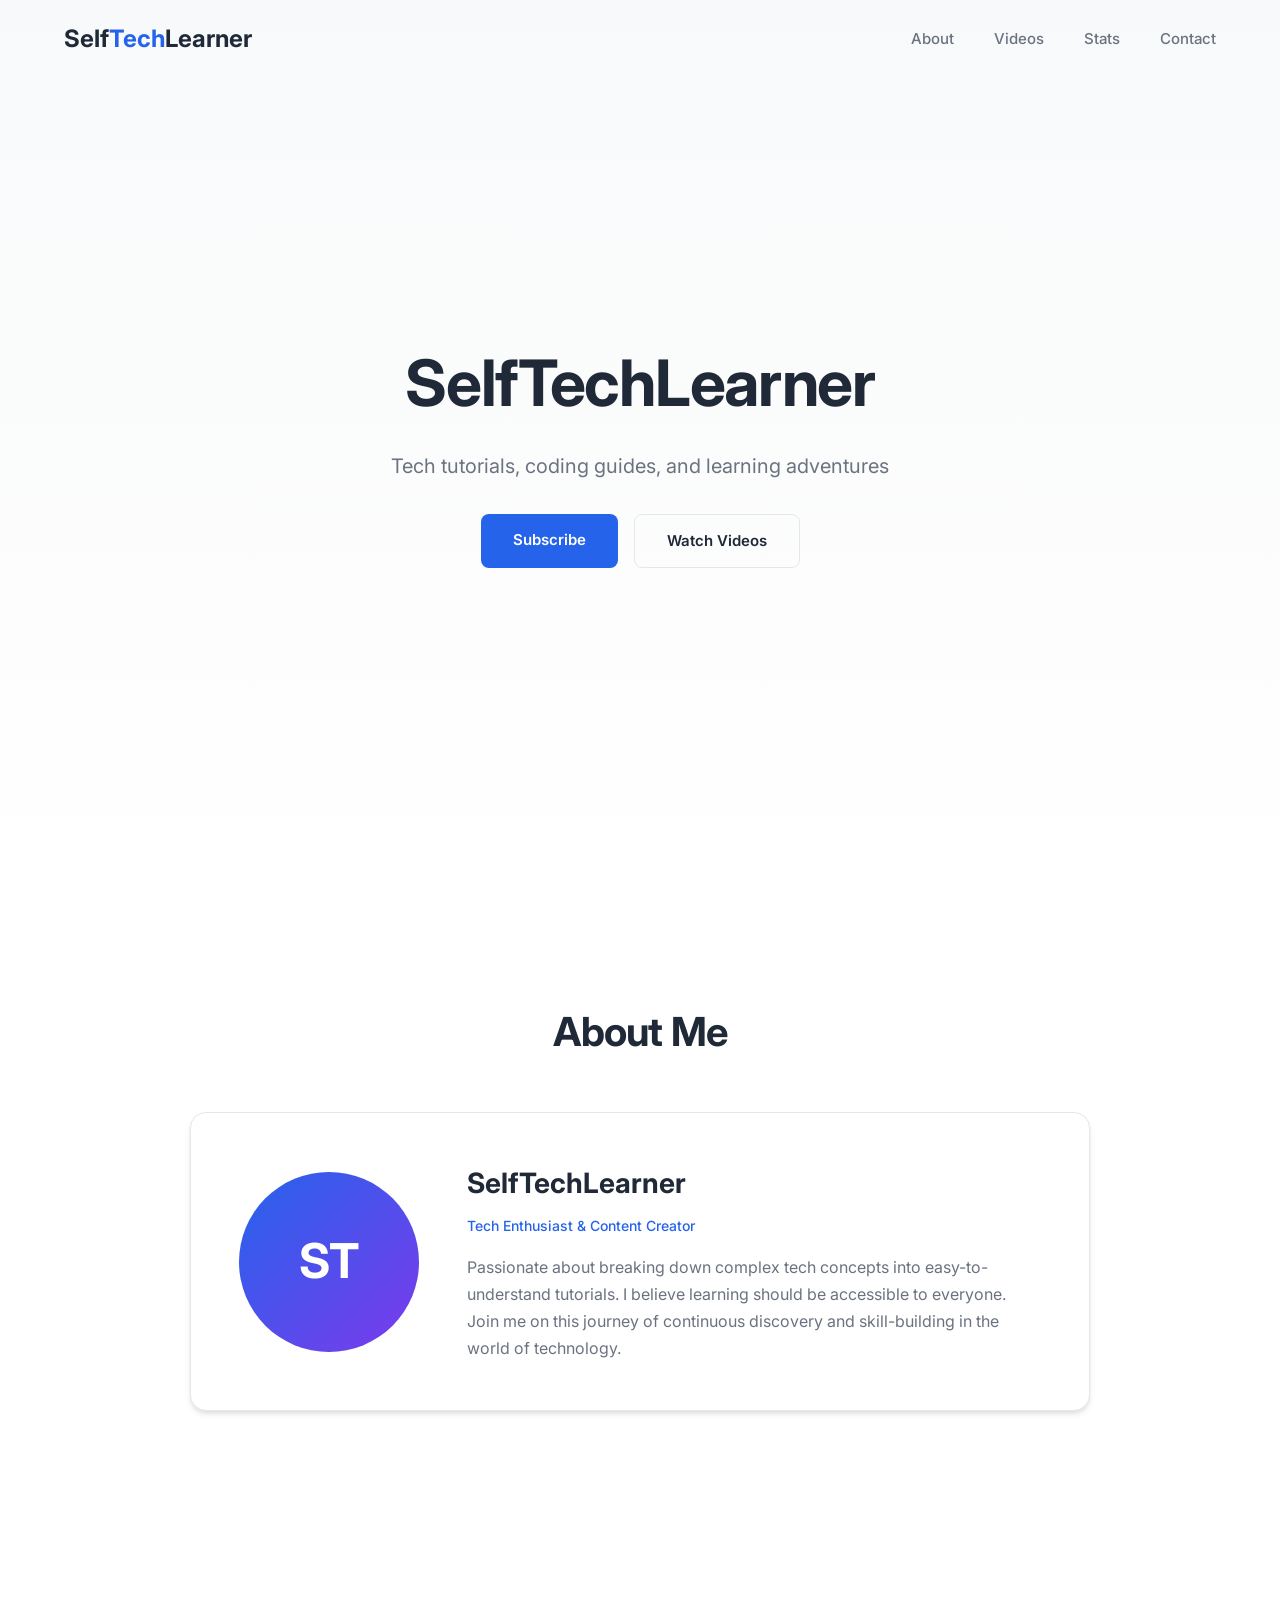
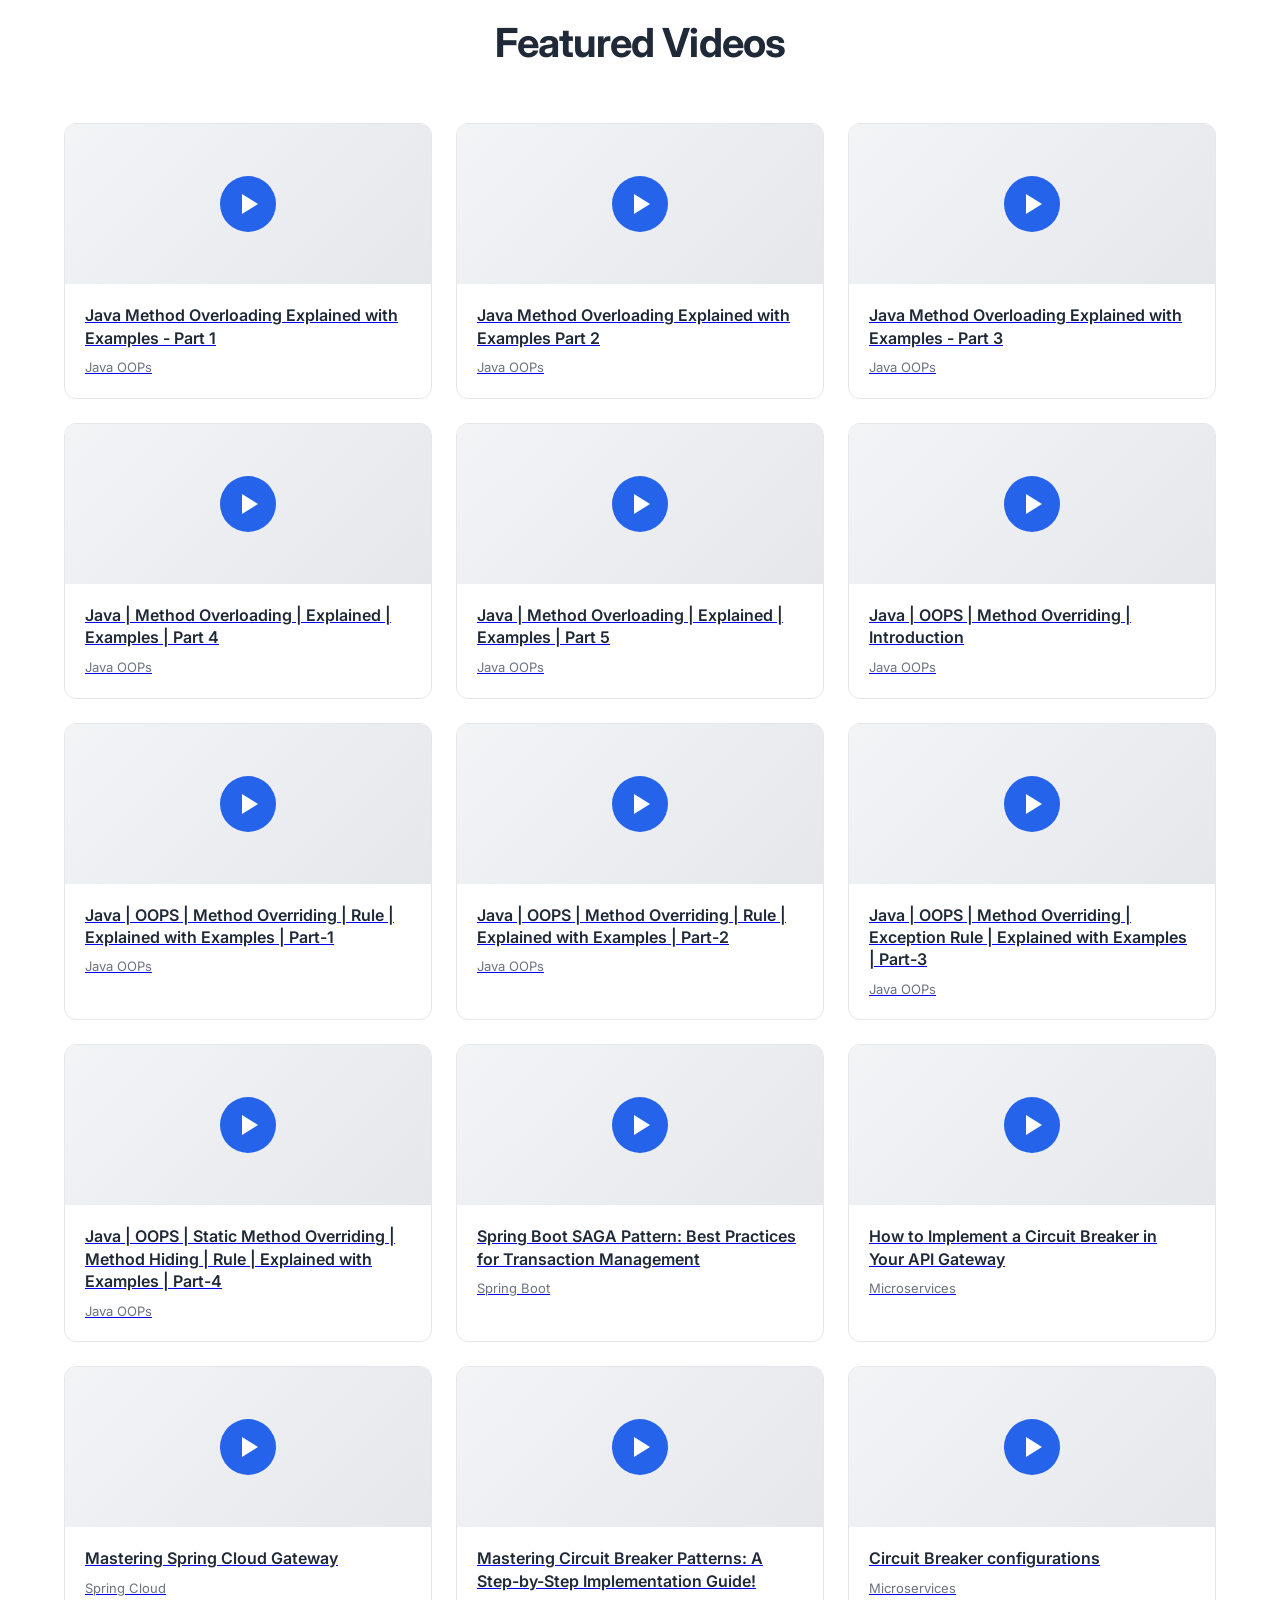
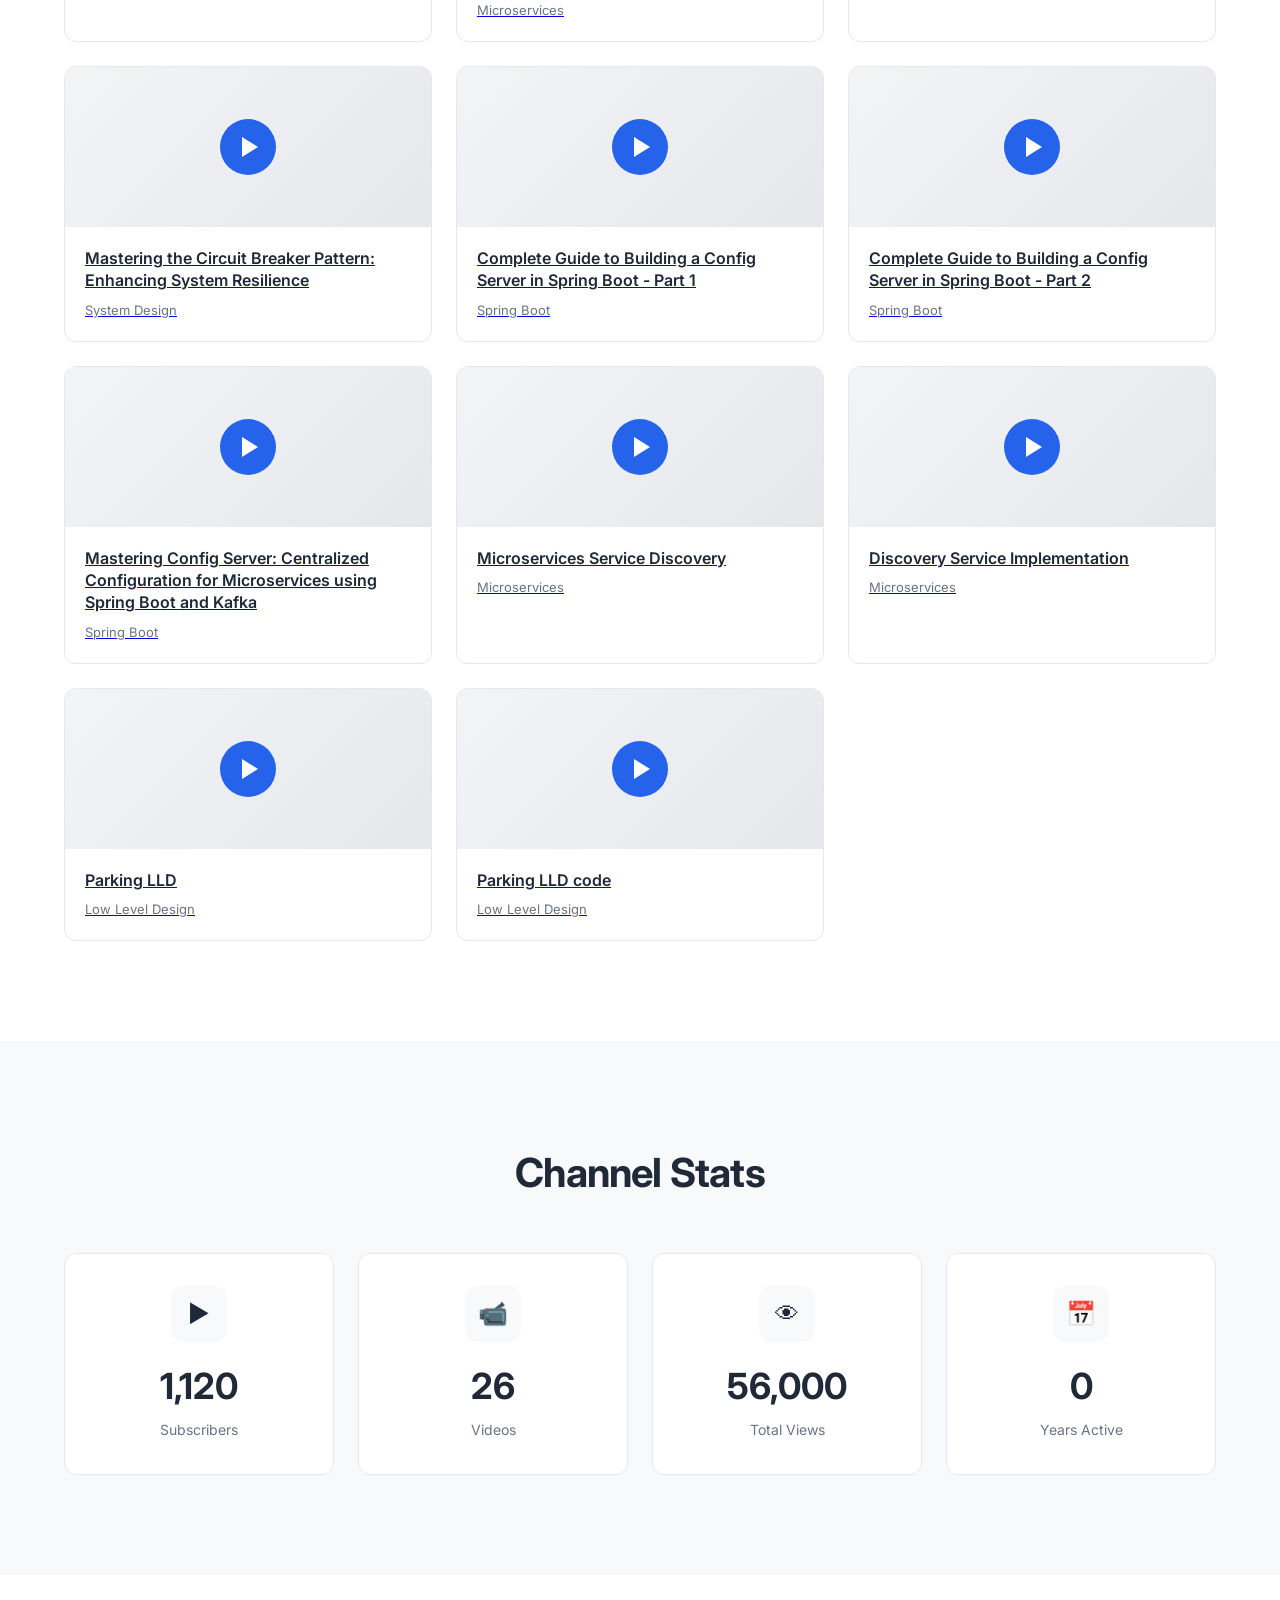
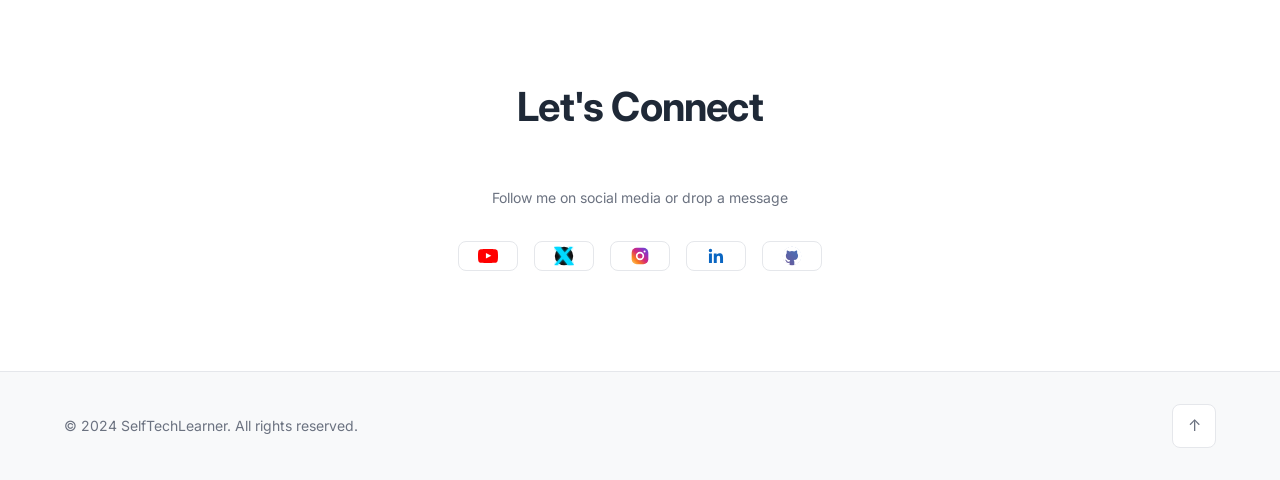
==== commit 60ca116c: "Update selftechlearner" ====
--- a/index.html
+++ b/index.html
@@ -404,7 +404,7 @@
 
         .contact-subtitle {
             color: var(--text-secondary);
-            font-size: 18px;
+            font-size: 14px;
             margin-bottom: 32px;
         }
 
@@ -418,8 +418,11 @@
         .social-btn {
             display: flex;
             align-items: center;
-            gap: 10px;
-            padding: 14px 24px;
+            justify-content: center;
+            gap: 0;
+            width: 60px;
+            height: 30px;
+            padding: 8px;
             background: var(--surface);
             border: 1px solid var(--border);
             border-radius: 8px;
@@ -436,7 +439,8 @@
             box-shadow: var(--shadow);
         }
 
-        .social-btn svg {
+        .social-btn svg,
+        .social-btn img {
             width: 20px;
             height: 20px;
         }
@@ -893,24 +897,19 @@
             <p class="contact-subtitle reveal">Follow me on social media or drop a message</p>
             <div class="social-links reveal">
                 <a href="https://www.youtube.com/@selftechlearner" target="_blank" class="social-btn">
-                    <svg viewBox="0 0 24 24" fill="currentColor"><path d="M23.498 6.186a3.016 3.016 0 0 0-2.122-2.136C19.505 3.545 12 3.545 12 3.545s-7.505 0-9.377.505A3.017 3.017 0 0 0 .502 6.186C0 8.07 0 12 0 12s0 3.93.502 5.814a3.016 3.016 0 0 0 2.122 2.136c1.871.505 9.376.505 9.376.505s7.505 0 9.377-.505a3.015 3.015 0 0 0 2.122-2.136C24 15.93 24 12 24 12s0-3.93-.502-5.814zM9.545 15.568V8.432L15.818 12l-6.273 3.568z"/></svg>
-                    YouTube
+                    <img src="svg/youtube-color-icon.svg" alt="YouTube">
                 </a>
                 <a href="https://twitter.com/mahfoozahmad" target="_blank" class="social-btn">
-                    <svg viewBox="0 0 24 24" fill="currentColor"><path d="M18.244 2.25h3.308l-7.227 8.26 8.502 11.24H16.17l-5.214-6.817L4.99 21.75H1.68l7.73-8.835L1.254 2.25H8.08l4.713 6.231zm-1.161 17.52h1.833L7.084 4.126H5.117z"/></svg>
-                    Twitter
+                    <img src="svg/x-glow.svg" alt="X">
                 </a>
                 <a href="https://www.instagram.com/selftech_learner/" target="_blank" class="social-btn">
-                    <svg viewBox="0 0 24 24" fill="currentColor"><path d="M12 2.163c3.204 0 3.584.012 4.85.07 3.252.148 4.771 1.691 4.919 4.919.058 1.265.069 1.645.069 4.849 0 3.205-.012 3.584-.069 4.849-.149 3.225-1.664 4.771-4.919 4.919-1.266.058-1.644.07-4.85.07-3.204 0-3.584-.012-4.849-.07-3.26-.149-4.771-1.699-4.919-4.92-.058-1.265-.07-1.644-.07-4.849 0-3.204.013-3.583.07-4.849.149-3.227 1.664-4.771 4.919-4.919 1.266-.057 1.645-.069 4.849-.069zM12 0C8.741 0 8.333.014 7.053.072 2.695.272.273 2.69.073 7.052.014 8.333 0 8.741 0 12c0 3.259.014 3.668.072 4.948.2 4.358 2.618 6.78 6.98 6.98C8.333 23.986 8.741 24 12 24c3.259 0 3.668-.014 4.948-.072 4.354-.2 6.782-2.618 6.979-6.98.059-1.28.073-1.689.073-4.948 0-3.259-.014-3.667-.072-4.947-.196-4.354-2.617-6.78-6.979-6.98C15.668.014 15.259 0 12 0zm0 5.838a6.162 6.162 0 1 0 0 12.324 6.162 6.162 0 0 0 0-12.324zM12 16a4 4 0 1 1 0-8 4 4 0 0 1 0 8zm6.406-11.845a1.44 1.44 0 1 0 0 2.881 1.44 1.44 0 0 0 0-2.881z"/></svg>
-                    Instagram
+                    <img src="svg/instagram-gradient.svg" alt="Instagram">
                 </a>
                 <a href="https://www.linkedin.com/in/mahfooz-ahmad-0299758/" target="_blank" class="social-btn">
-                    <svg viewBox="0 0 24 24" fill="currentColor"><path d="M20.447 20.452h-3.554v-5.569c0-1.328-.027-3.037-1.852-3.037-1.853 0-2.136 1.445-2.136 2.939v5.667H9.351V9h3.414v1.561h.046c.477-.9 1.637-1.85 3.37-1.85 3.601 0 4.267 2.37 4.267 5.455v6.286zM5.337 7.433c-1.144 0-2.063-.926-2.063-2.065 0-1.138.92-2.063 2.063-2.063 1.14 0 2.064.925 2.064 2.063 0 1.139-.925 2.065-2.064 2.065zm1.782 13.019H3.555V9h3.564v11.452zM22.225 0H1.771C.792 0 0 .774 0 1.729v20.542C0 23.227.792 24 1.771 24h20.451C23.2 24 24 23.227 24 22.271V1.729C24 .774 23.2 0 22.222 0h.003z"/></svg>
-                    LinkedIn
+                    <img src="svg/linkedin.svg" alt="LinkedIn">
                 </a>
                 <a href="https://github.com/mahfooz75" target="_blank" class="social-btn">
-                    <svg viewBox="0 0 24 24" fill="currentColor"><path d="M12 0c-6.626 0-7 0-9.5 0-3.053 0-4.837 1.243-5.765 3.5-.927 2.257-1.015 4.5-1.015 6.5 0 2 0 4.5 1.015 6.5.928 2.257 2.712 3.5 5.765 3.5 2.5 0 2.5 0 9.5 0 3.053 0 4.837-1.243 5.765-3.5.927-2.257 1.015-4.5 1.015-6.5 0-2 0-4.5-1.015-6.5-.928-2.257-2.712-3.5-5.765-3.5-2.5 0-2.5 0-9.5 0zm0 2.163c2.823 0 2.947 0 4.023.087 2.425.195 3.552 1.453 3.75 3.75.087 1.076.087 1.2.087 4.023 0 2.824 0 2.947-.087 4.023-.198 2.425-1.325 3.552-3.75 3.75-1.076.087-1.2.087-4.023.087-2.824 0-2.947 0-4.023-.087-2.425-.198-3.552-1.325-3.75-3.75-.087-1.076-.087-1.2-.087-4.023 0-2.824 0-2.947.087-4.023.198-2.425 1.325-3.552 3.75-3.75 1.076-.087 1.2-.087 4.023-.087zm0 5.837a4 4 0 1 0 0 8 4 4 0 0 0 0-8zm0 2.5a1.5 1.5 0 1 1 0 3 1.5 1.5 0 0 1 0-3zm6.406-6.405a1.75 1.75 0 1 0 0 3.5 1.75 1.75 0 0 0 0-3.5z"/></svg>
-                    GitHub
+                    <img src="svg/github-gradient.svg" alt="GitHub">
                 </a>
             </div>
         </div>
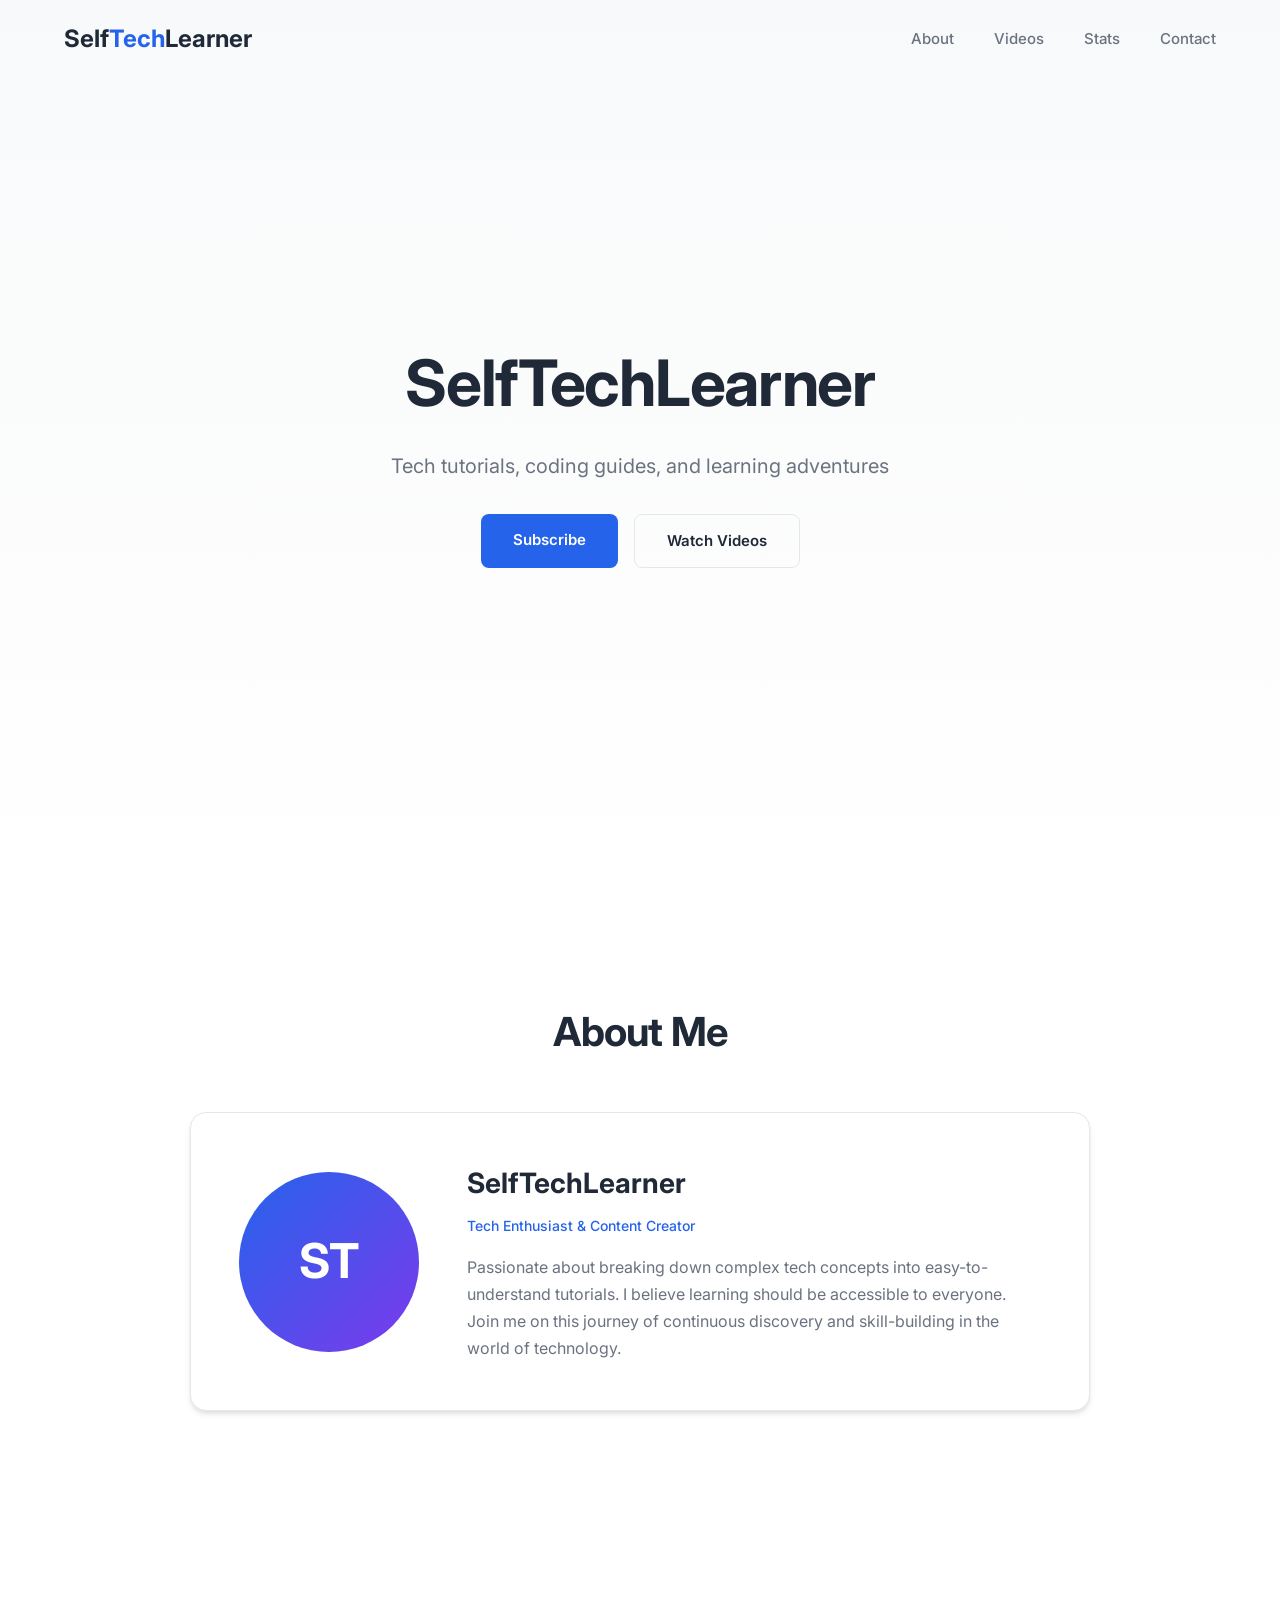
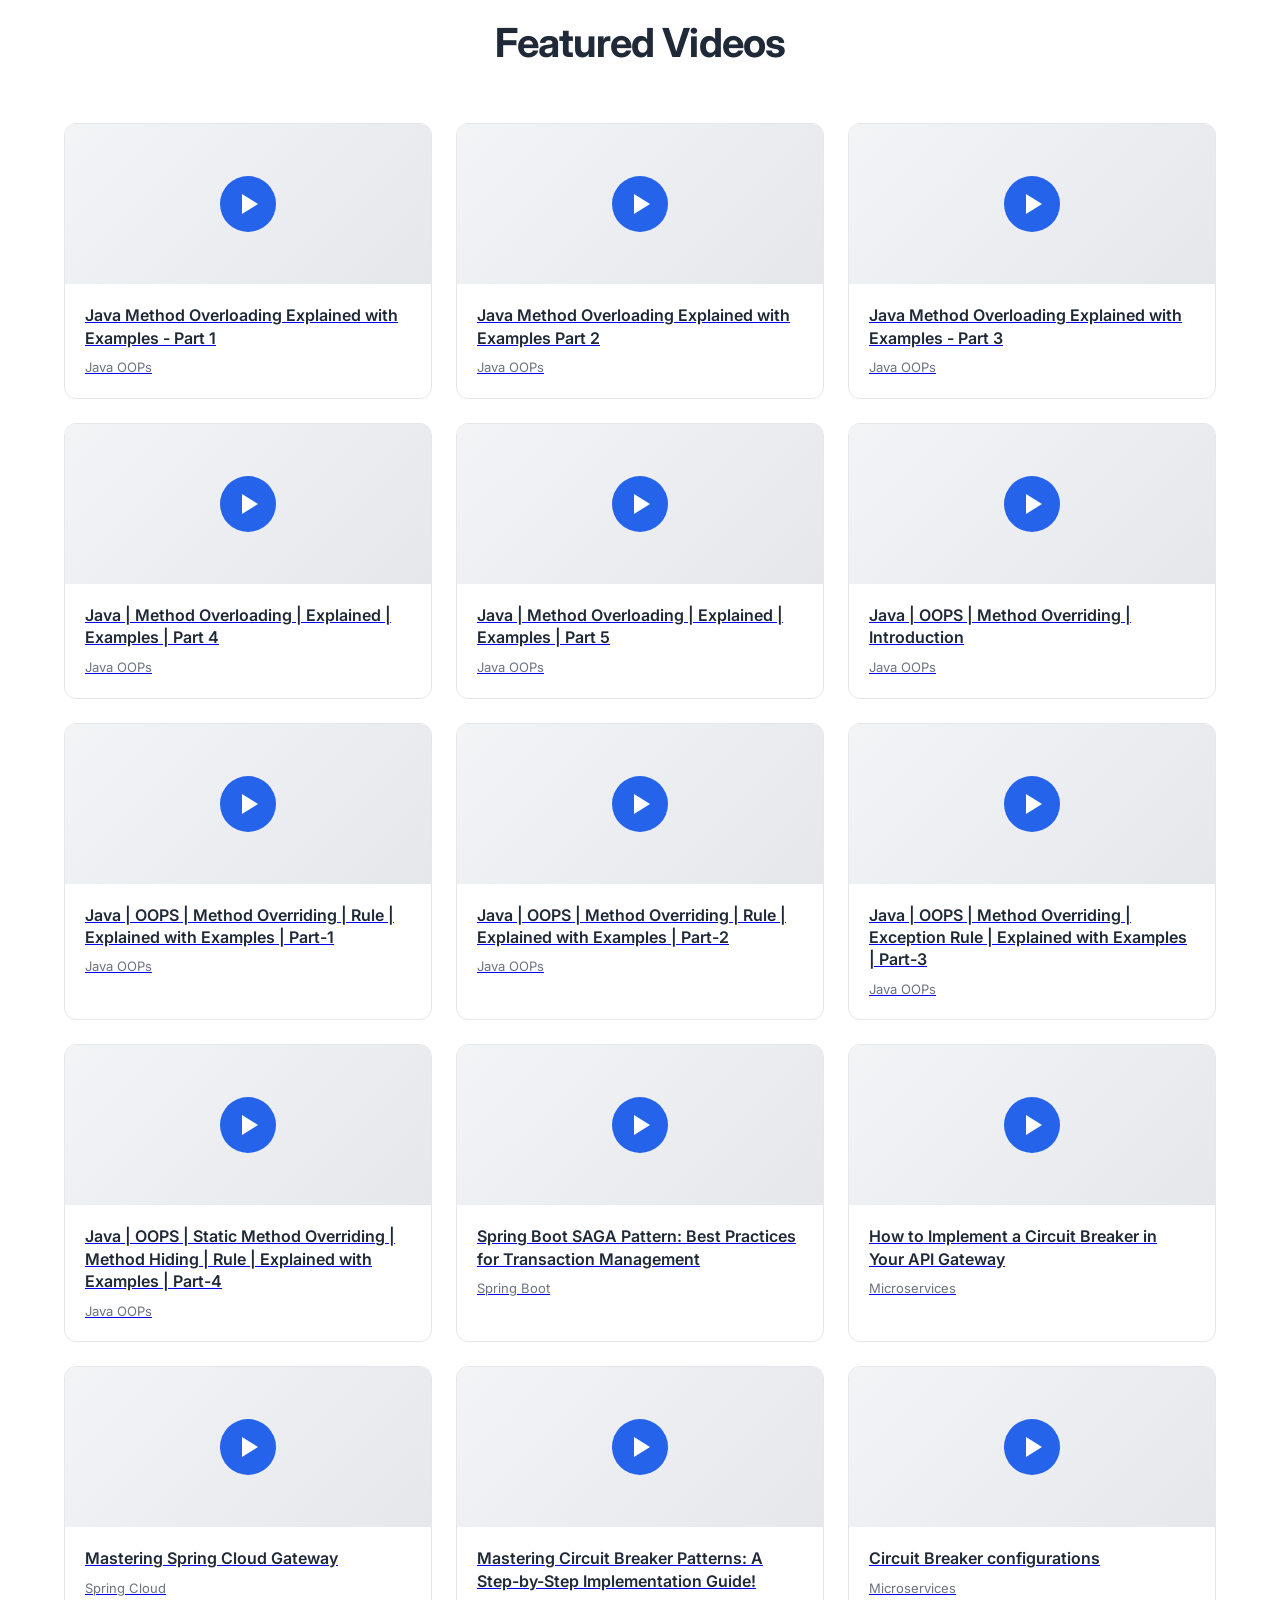
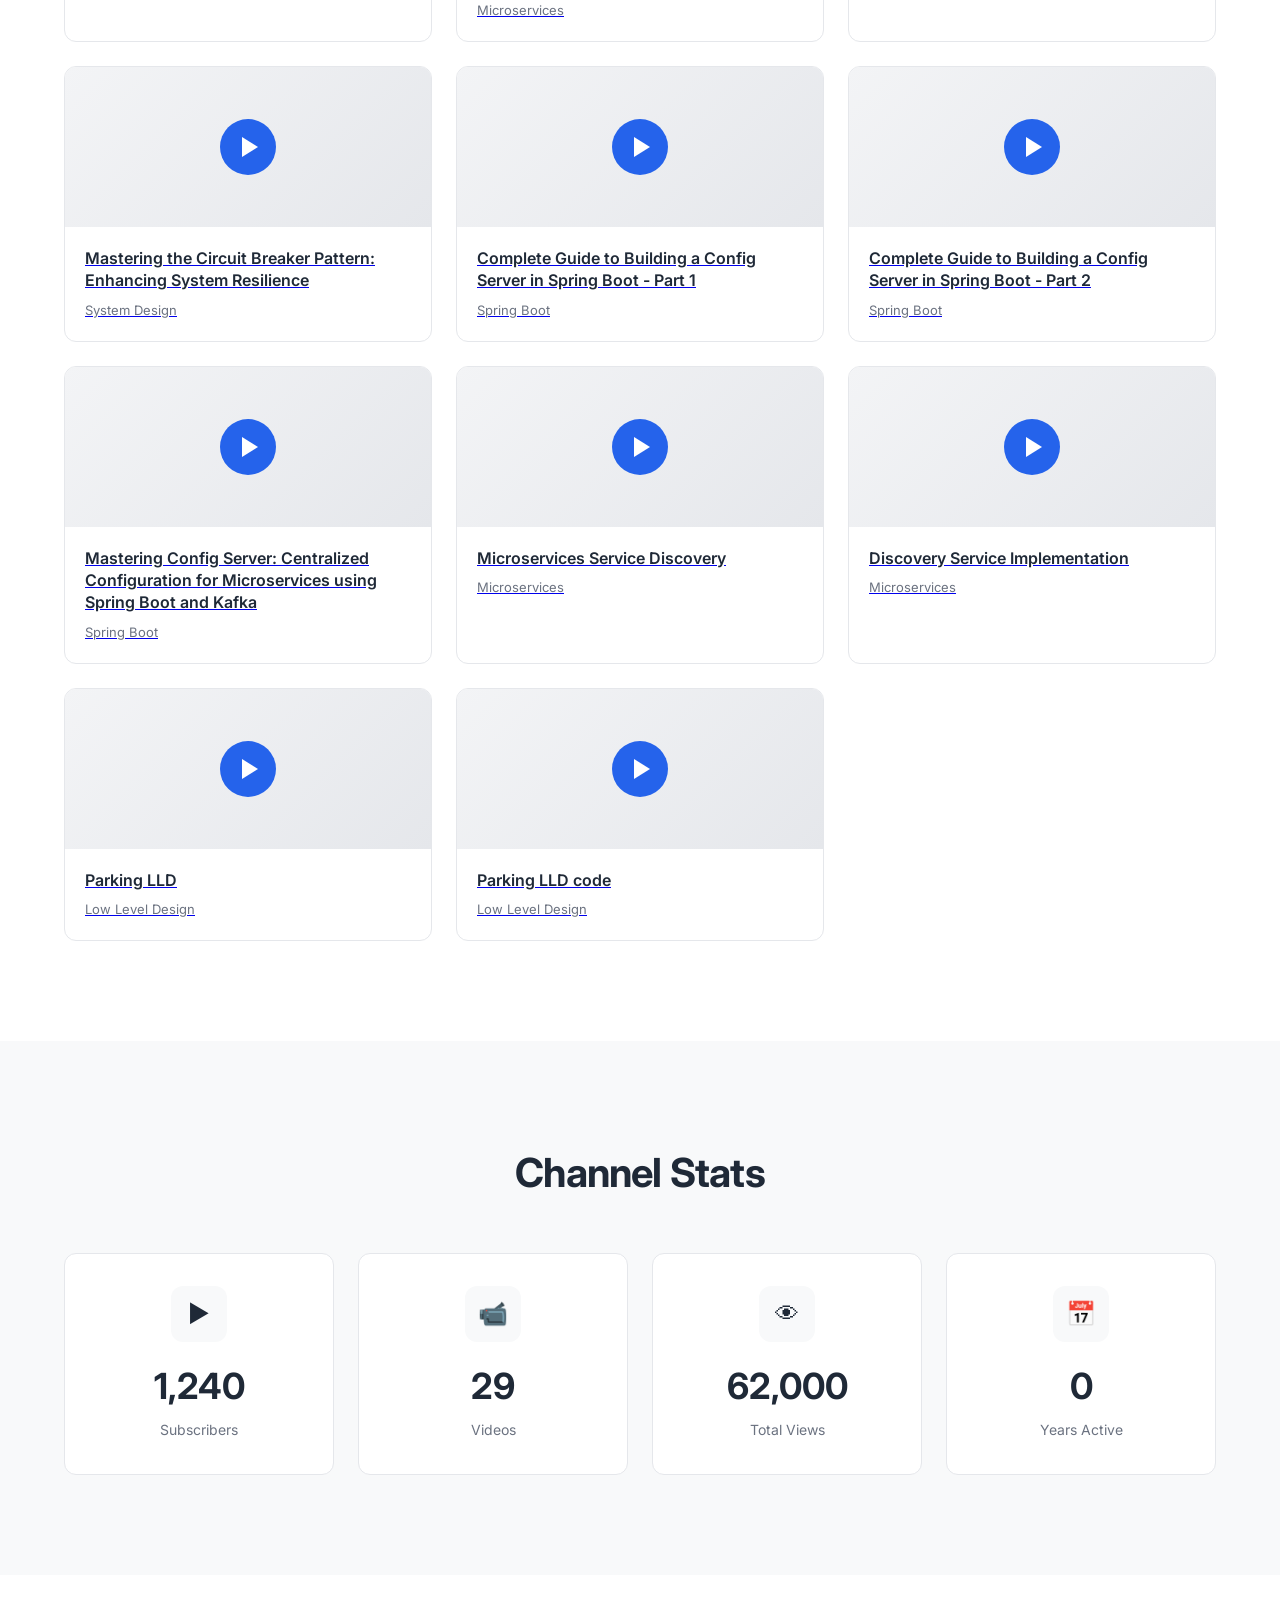
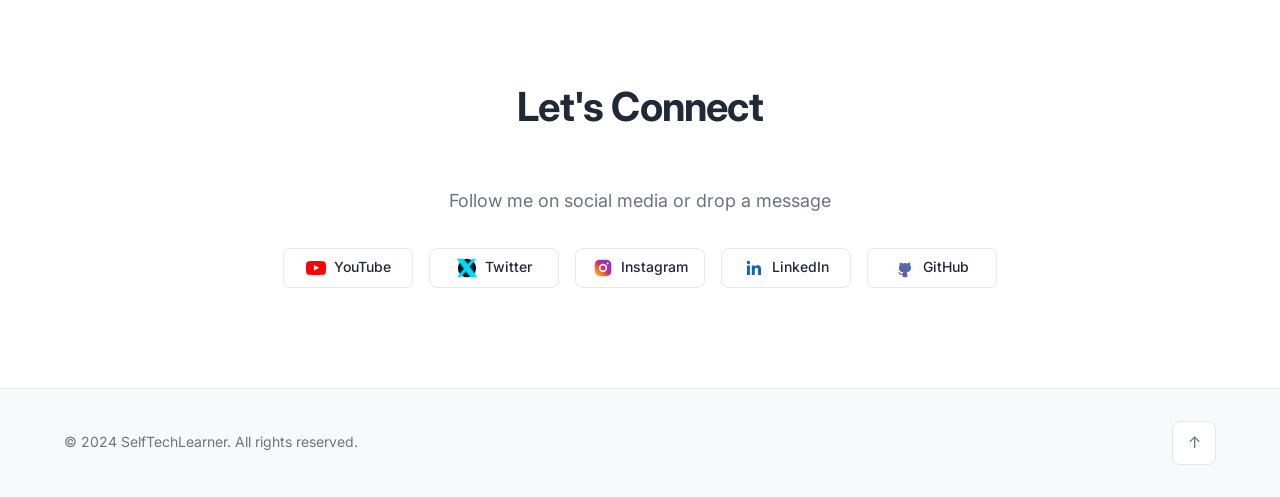
==== commit ff9763d3: "Updated selftechlearner" ====
--- a/index.html
+++ b/index.html
@@ -404,7 +404,7 @@
 
         .contact-subtitle {
             color: var(--text-secondary);
-            font-size: 14px;
+            font-size: 18px;
             margin-bottom: 32px;
         }
 
@@ -419,10 +419,10 @@
             display: flex;
             align-items: center;
             justify-content: center;
-            gap: 0;
-            width: 60px;
-            height: 30px;
-            padding: 8px;
+            gap: 8px;
+            width: 130px;
+            height: 40px;
+            padding: 8px 16px;
             background: var(--surface);
             border: 1px solid var(--border);
             border-radius: 8px;
@@ -898,18 +898,23 @@
             <div class="social-links reveal">
                 <a href="https://www.youtube.com/@selftechlearner" target="_blank" class="social-btn">
                     <img src="svg/youtube-color-icon.svg" alt="YouTube">
+                    YouTube
                 </a>
                 <a href="https://twitter.com/mahfoozahmad" target="_blank" class="social-btn">
                     <img src="svg/x-glow.svg" alt="X">
+                    Twitter
                 </a>
                 <a href="https://www.instagram.com/selftech_learner/" target="_blank" class="social-btn">
                     <img src="svg/instagram-gradient.svg" alt="Instagram">
+                    Instagram
                 </a>
                 <a href="https://www.linkedin.com/in/mahfooz-ahmad-0299758/" target="_blank" class="social-btn">
                     <img src="svg/linkedin.svg" alt="LinkedIn">
+                    LinkedIn
                 </a>
                 <a href="https://github.com/mahfooz75" target="_blank" class="social-btn">
                     <img src="svg/github-gradient.svg" alt="GitHub">
+                    GitHub
                 </a>
             </div>
         </div>
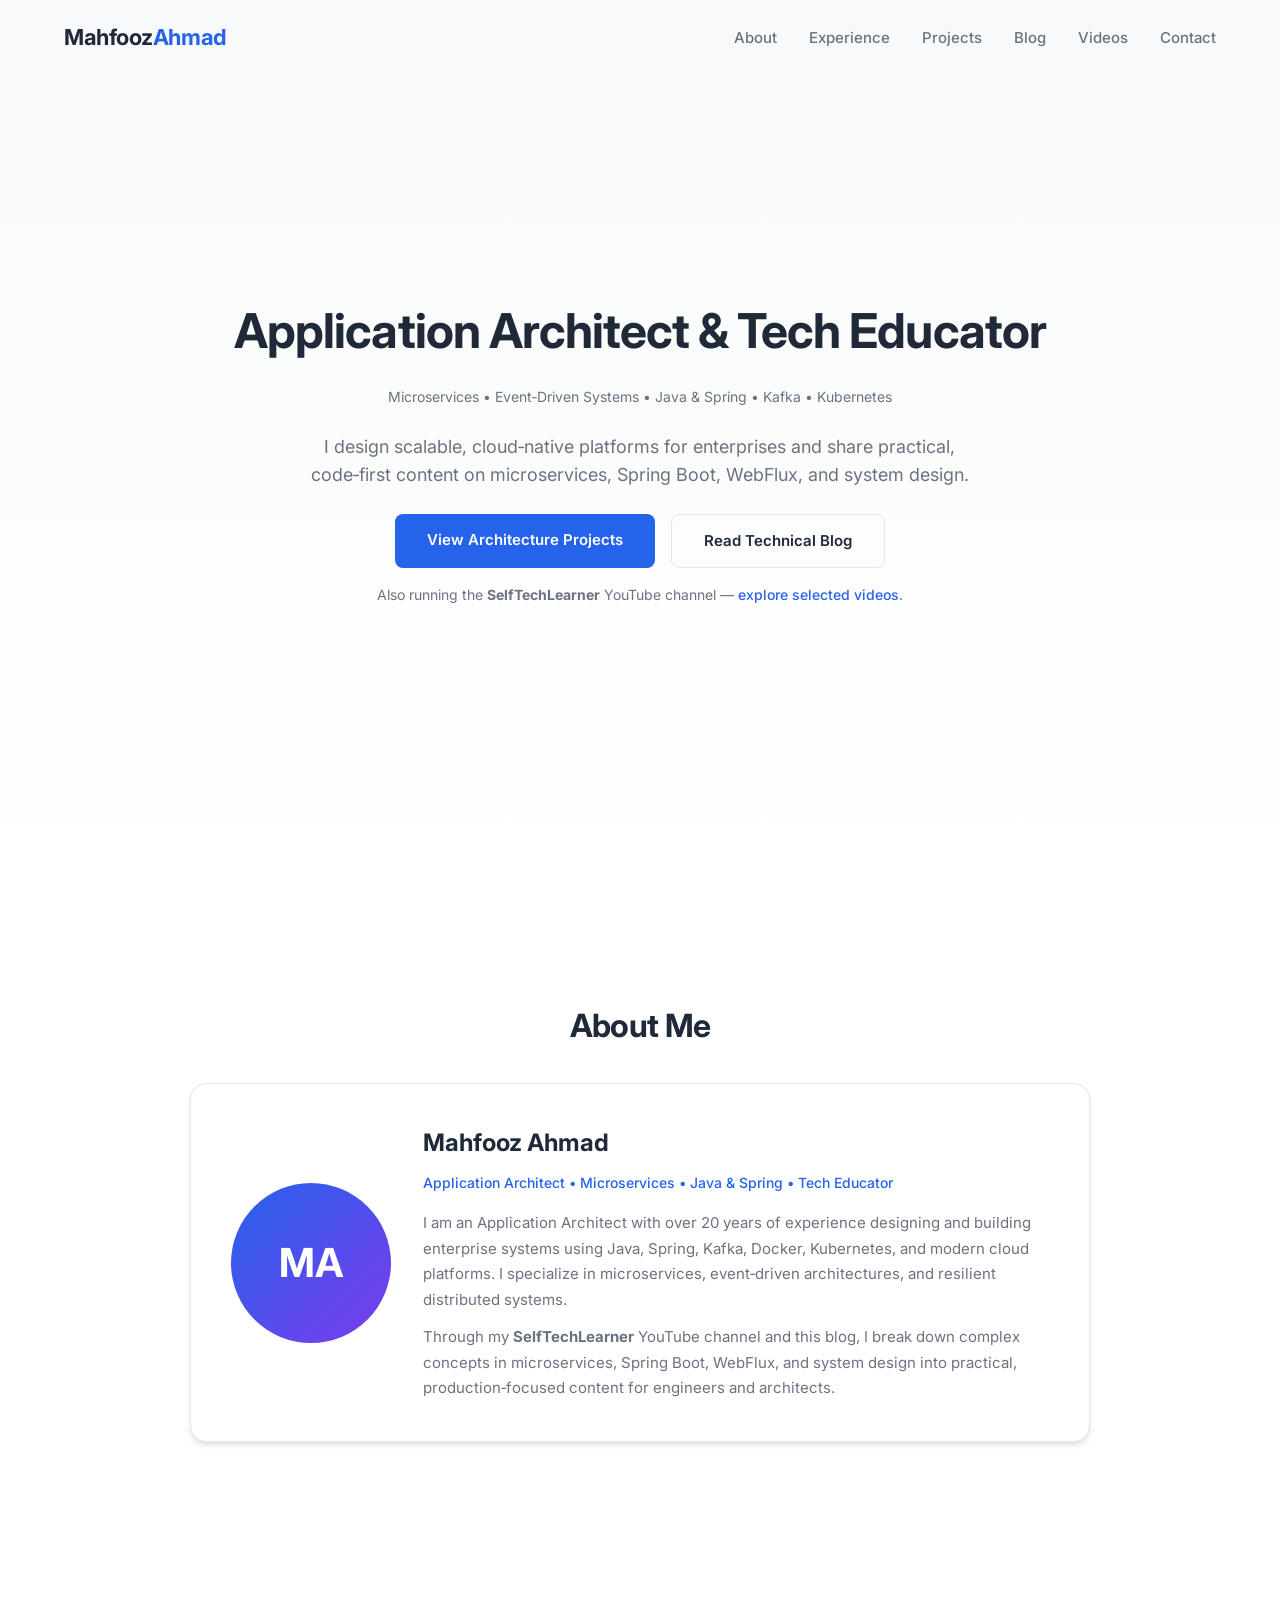
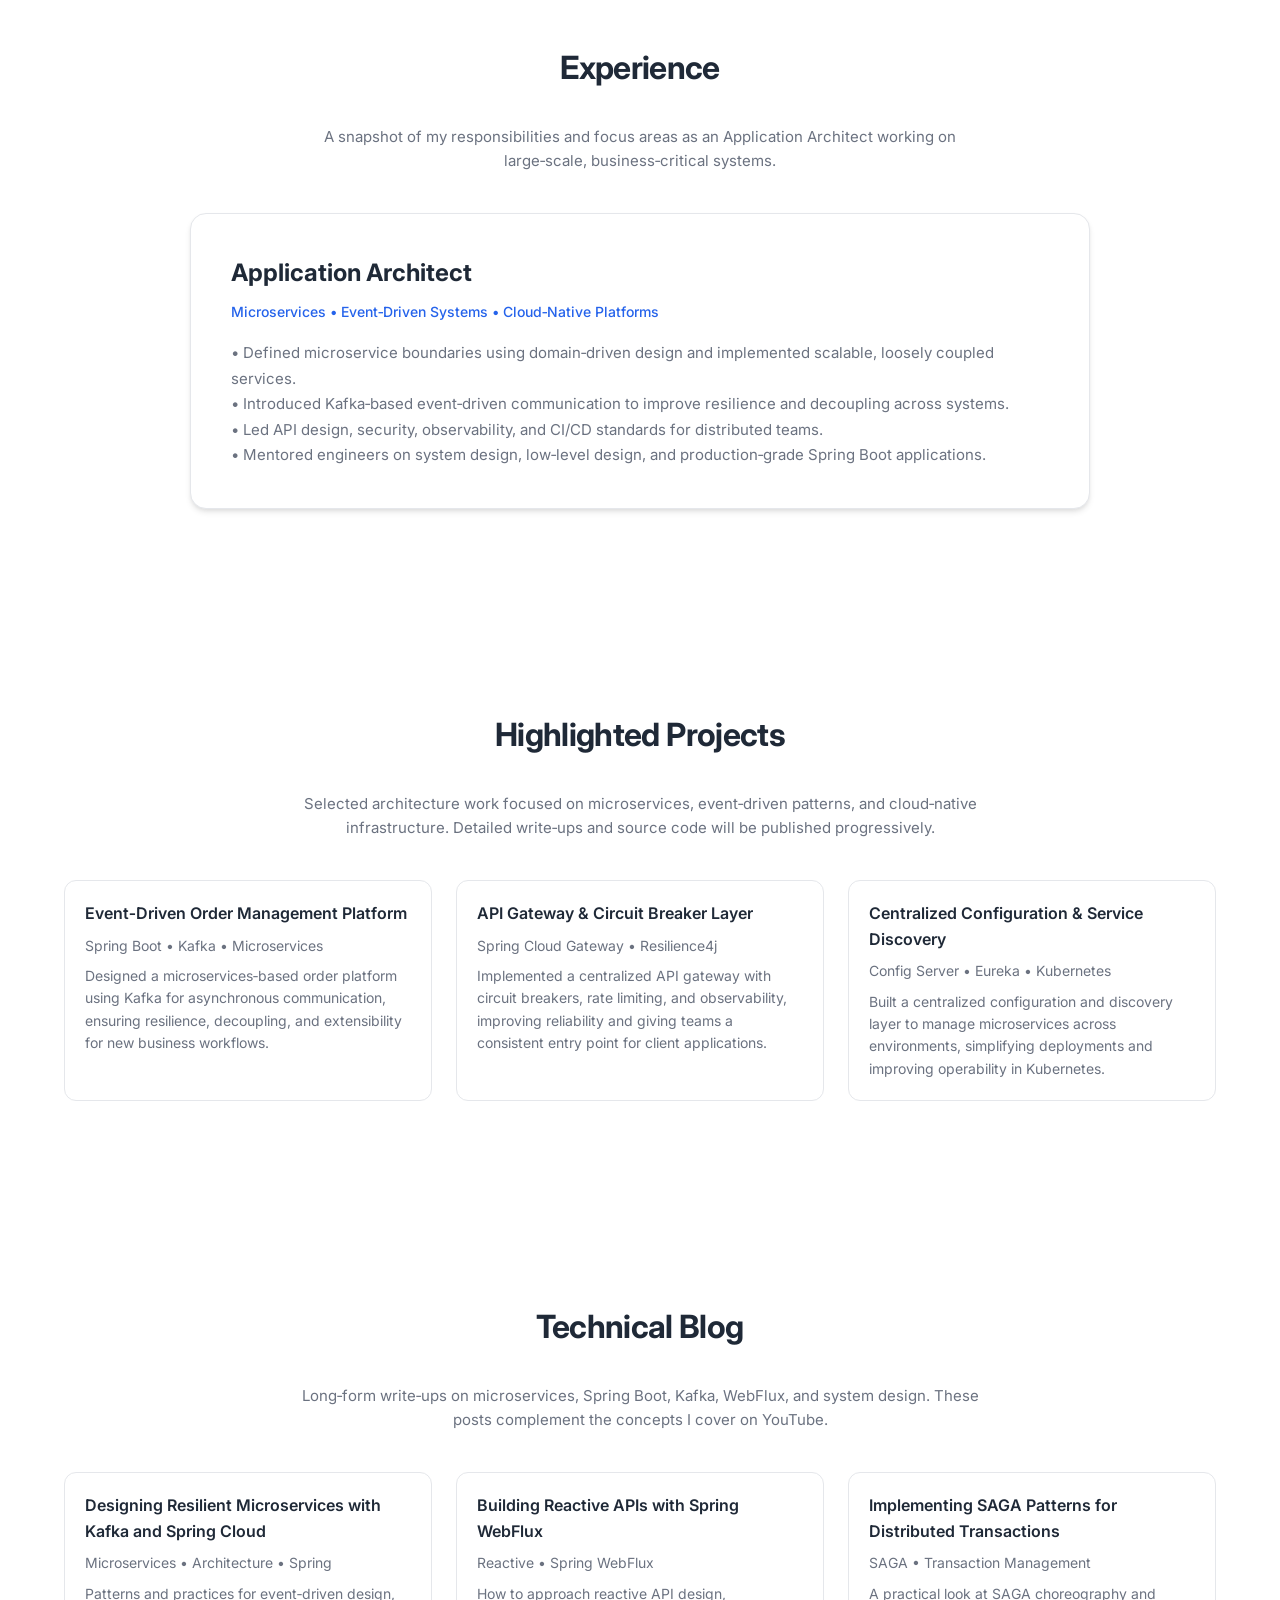
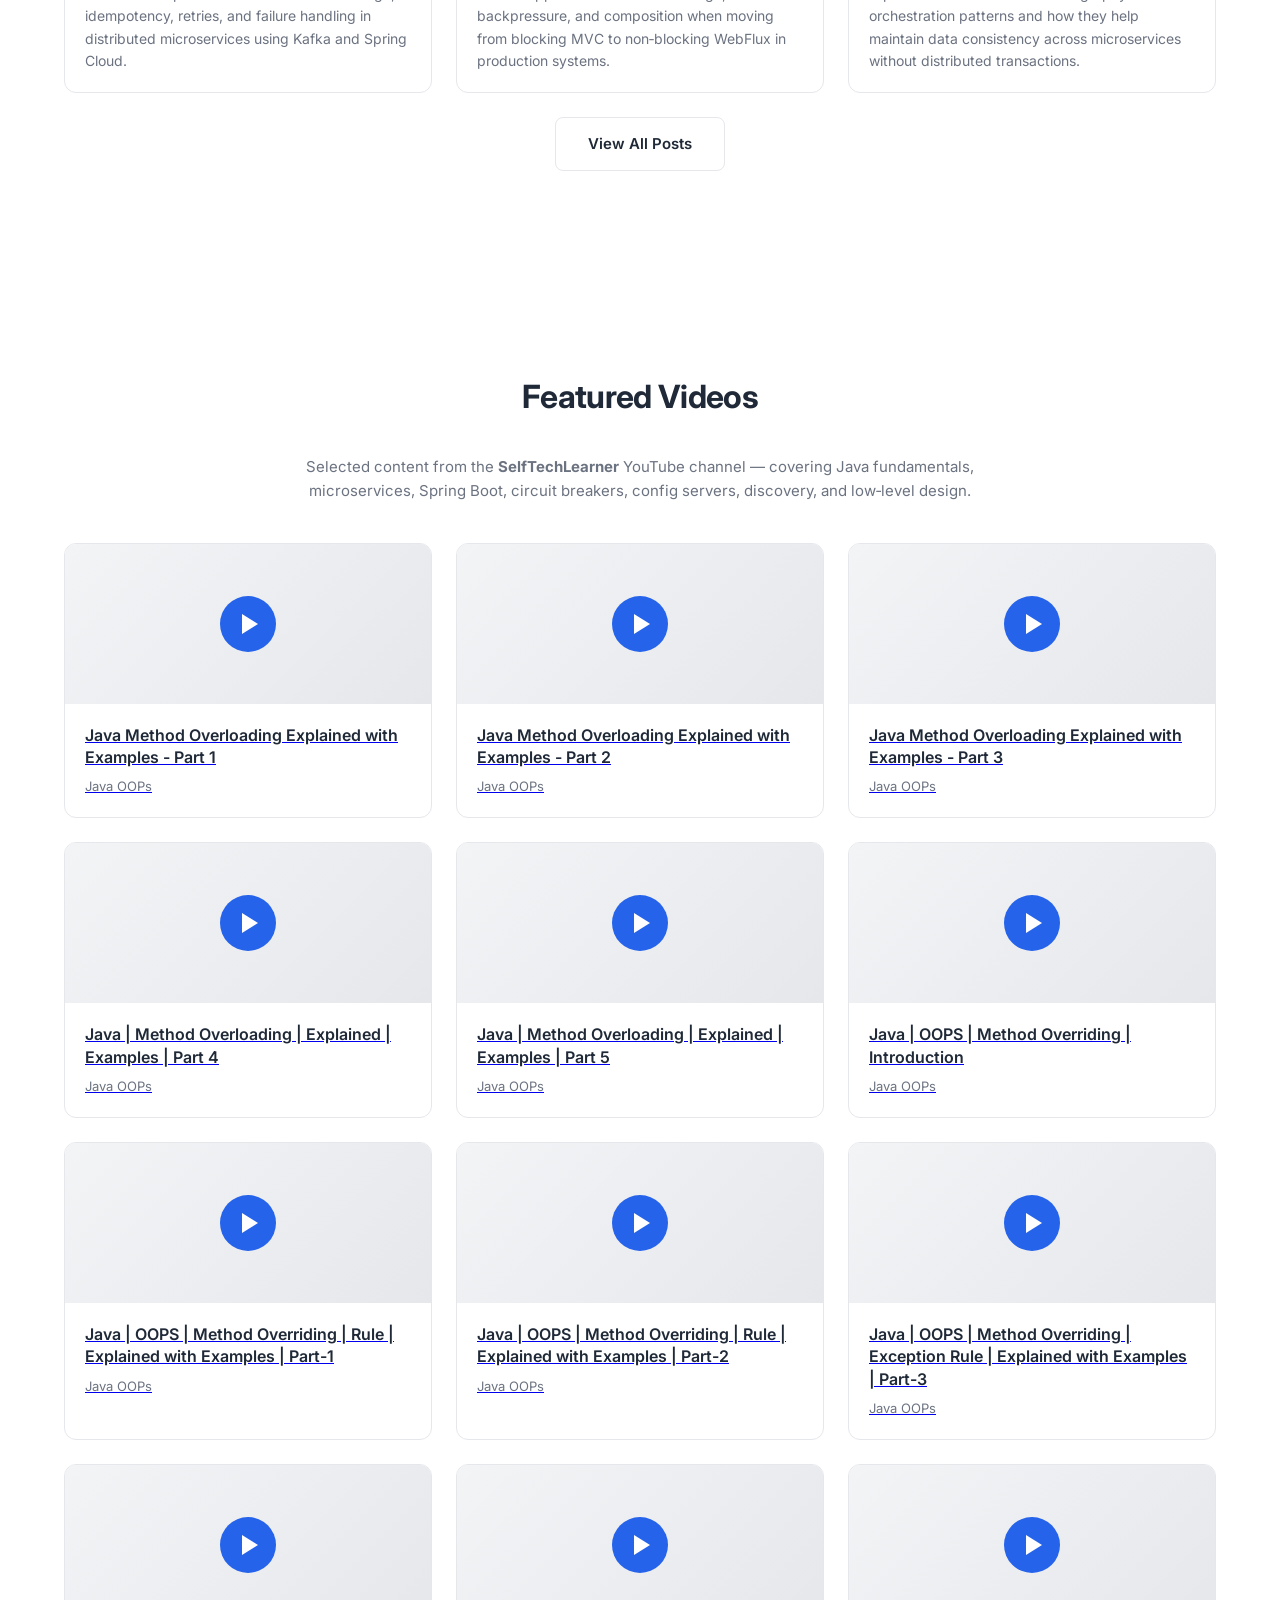
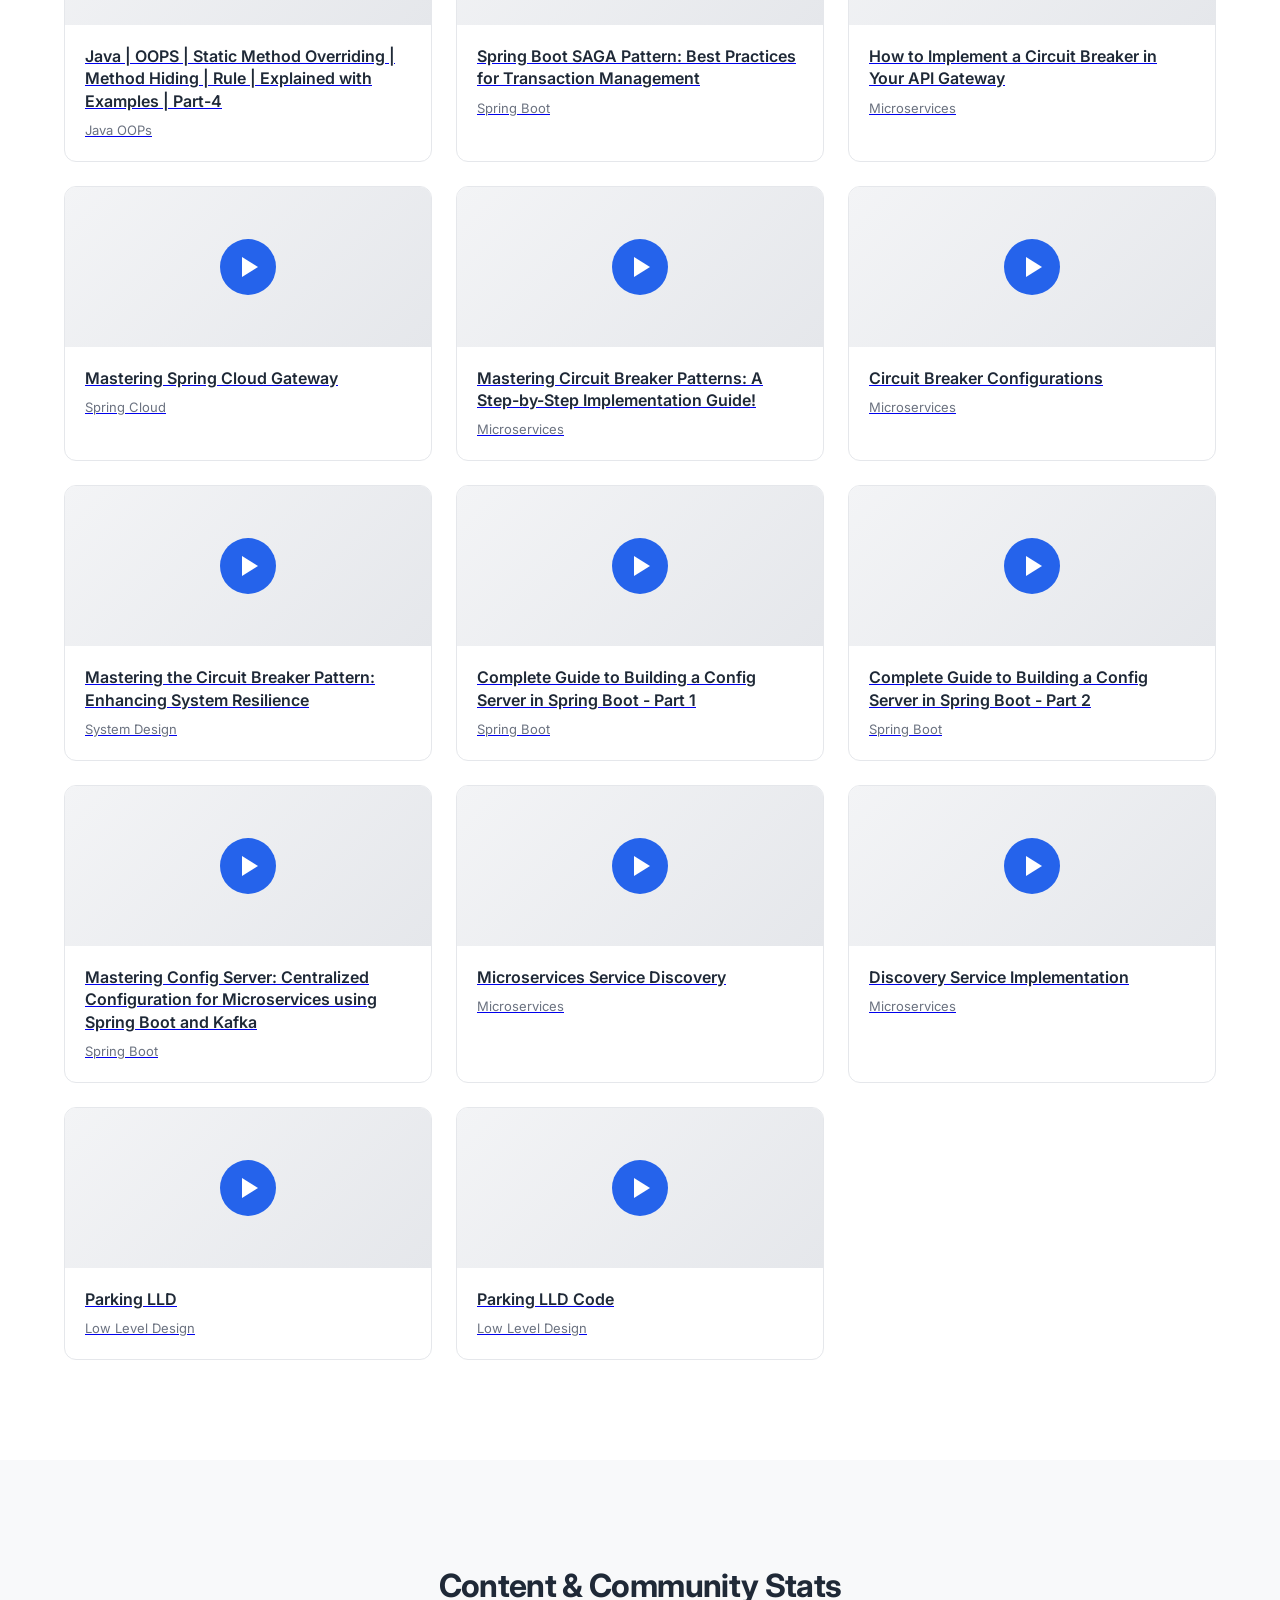
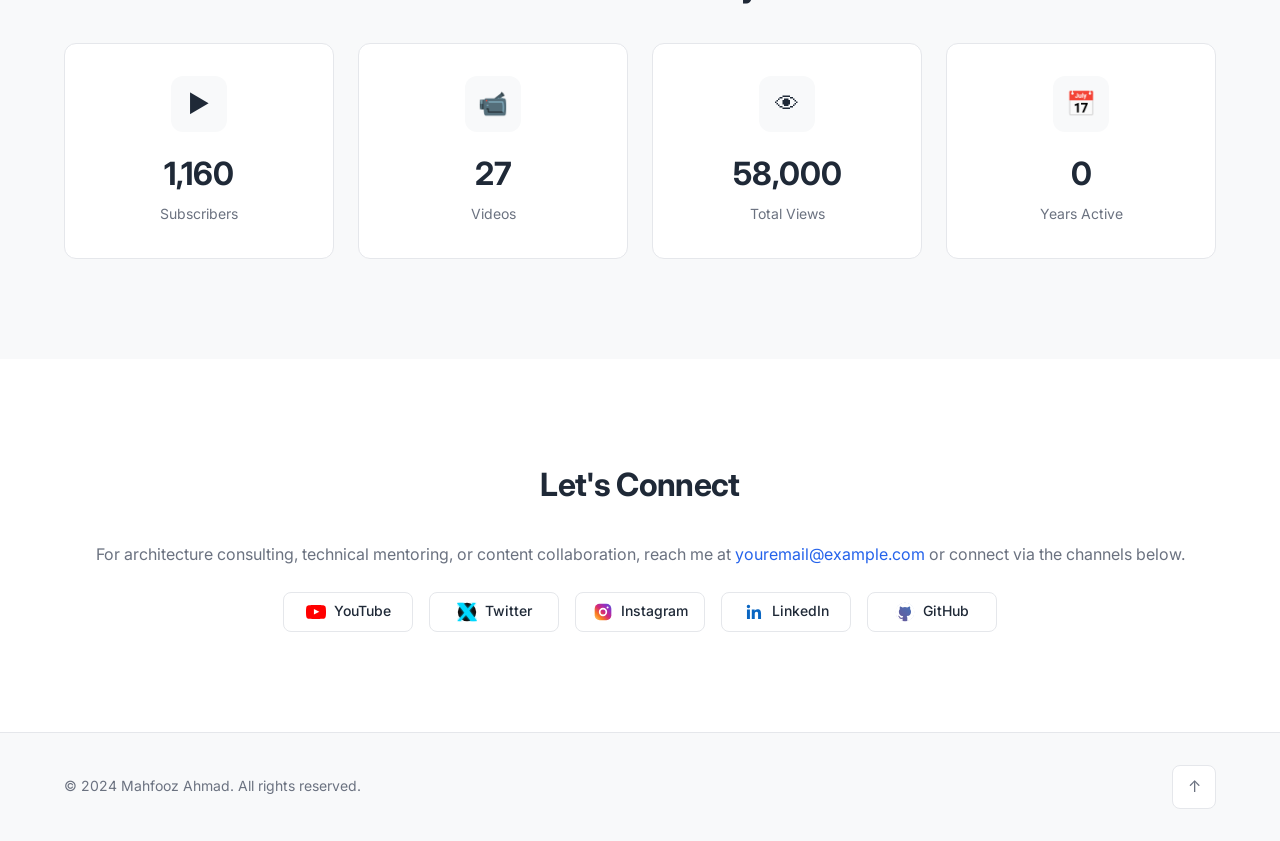
==== commit 927d40f8: "Update selftechlearner" ====
--- a/index.html
+++ b/index.html
@@ -3,7 +3,7 @@
 <head>
     <meta charset="UTF-8">
     <meta name="viewport" content="width=device-width, initial-scale=1.0">
-    <title>SelfTechLearner | YouTube Channel</title>
+    <title>Mahfooz Ahmad | Application Architect & Tech Educator</title>
     <link rel="preconnect" href="https://fonts.googleapis.com">
     <link rel="preconnect" href="https://fonts.gstatic.com" crossorigin>
     <link href="https://fonts.googleapis.com/css2?family=Inter:wght@400;500;600;700&display=swap" rel="stylesheet">
@@ -53,7 +53,7 @@
             right: 0;
             padding: 20px 0;
             z-index: 100;
-            transition: background 0.3s ease, box-shadow 0.3s ease;
+            transition: background 0.3s ease, box-shadow 0.3s ease, padding 0.3s ease;
             background: transparent;
         }
 
@@ -71,10 +71,11 @@
         }
 
         .logo {
-            font-size: 24px;
+            font-size: 22px;
             font-weight: 700;
             color: var(--text-primary);
             text-decoration: none;
+            letter-spacing: -0.02em;
         }
 
         .logo span {
@@ -83,7 +84,7 @@
 
         .nav-links {
             display: flex;
-            gap: 40px;
+            gap: 32px;
             list-style: none;
         }
 
@@ -133,7 +134,7 @@
         }
 
         .hero h1 {
-            font-size: 64px;
+            font-size: 48px;
             font-weight: 700;
             margin-bottom: 16px;
             color: var(--text-primary);
@@ -143,22 +144,42 @@
         }
 
         .hero .subtitle {
-            font-size: 20px;
+            font-size: 18px;
             color: var(--text-secondary);
-            margin-bottom: 32px;
-            max-width: 500px;
+            margin-bottom: 24px;
+            max-width: 700px;
             margin-left: auto;
             margin-right: auto;
             animation: fadeInUp 0.8s ease 0.1s forwards;
             opacity: 0;
         }
 
+        .hero .meta {
+            font-size: 14px;
+            color: var(--text-secondary);
+            margin-bottom: 24px;
+        }
+
         .hero-buttons {
             display: flex;
             gap: 16px;
             justify-content: center;
             animation: fadeInUp 0.8s ease 0.2s forwards;
             opacity: 0;
+        }
+
+        .hero-note {
+            margin-top: 16px;
+            font-size: 14px;
+            color: var(--text-secondary);
+            animation: fadeInUp 0.8s ease 0.3s forwards;
+            opacity: 0;
+        }
+
+        .hero-note a {
+            color: var(--accent-primary);
+            text-decoration: none;
+            font-weight: 500;
         }
 
         .btn {
@@ -213,12 +234,20 @@
         }
 
         .section-title {
-            font-size: 40px;
+            font-size: 32px;
             font-weight: 700;
             text-align: center;
-            margin-bottom: 48px;
+            margin-bottom: 32px;
             color: var(--text-primary);
             letter-spacing: -0.02em;
+        }
+
+        .section-intro {
+            max-width: 700px;
+            margin: 0 auto 40px auto;
+            text-align: center;
+            color: var(--text-secondary);
+            font-size: 15px;
         }
 
         /* About Section */
@@ -230,31 +259,31 @@
             background: var(--surface);
             border: 1px solid var(--border);
             border-radius: 16px;
-            padding: 48px;
+            padding: 40px;
             display: flex;
             align-items: center;
-            gap: 48px;
+            gap: 32px;
             max-width: 900px;
             margin: 0 auto;
             box-shadow: var(--shadow);
         }
 
         .profile-image {
-            width: 180px;
-            height: 180px;
+            width: 160px;
+            height: 160px;
             border-radius: 50%;
             background: linear-gradient(135deg, var(--accent-primary) 0%, var(--accent-secondary) 100%);
             flex-shrink: 0;
             display: flex;
             align-items: center;
             justify-content: center;
-            font-size: 48px;
+            font-size: 40px;
             font-weight: 700;
             color: #ffffff;
         }
 
         .about-content h3 {
-            font-size: 28px;
+            font-size: 24px;
             font-weight: 700;
             margin-bottom: 8px;
             color: var(--text-primary);
@@ -269,8 +298,46 @@
 
         .about-content p {
             color: var(--text-secondary);
+            font-size: 15px;
+            line-height: 1.7;
+        }
+
+        /* Experience / Projects / Blog reuse cards & grid */
+        .cards-grid {
+            display: grid;
+            grid-template-columns: repeat(3, 1fr);
+            gap: 24px;
+        }
+
+        .card {
+            background: var(--surface);
+            border: 1px solid var(--border);
+            border-radius: 12px;
+            padding: 20px;
+            transition: all 0.3s ease;
+        }
+
+        .card:hover {
+            transform: translateY(-4px);
+            box-shadow: var(--shadow-lg);
+        }
+
+        .card h4 {
             font-size: 16px;
-            line-height: 1.7;
+            font-weight: 600;
+            margin-bottom: 8px;
+            color: var(--text-primary);
+        }
+
+        .card-meta {
+            font-size: 13px;
+            color: var(--text-secondary);
+            margin-bottom: 8px;
+        }
+
+        .card p {
+            font-size: 14px;
+            color: var(--text-secondary);
         }
 
         /* Videos Section */
@@ -385,7 +452,7 @@
         }
 
         .stat-number {
-            font-size: 36px;
+            font-size: 32px;
             font-weight: 700;
             margin-bottom: 4px;
             color: var(--text-primary);
@@ -404,8 +471,8 @@
 
         .contact-subtitle {
             color: var(--text-secondary);
-            font-size: 18px;
-            margin-bottom: 32px;
+            font-size: 16px;
+            margin-bottom: 24px;
         }
 
         .social-links {
@@ -496,7 +563,8 @@
 
         /* Responsive */
         @media (max-width: 1024px) {
-            .videos-grid {
+            .videos-grid,
+            .cards-grid {
                 grid-template-columns: repeat(2, 1fr);
             }
 
@@ -506,12 +574,16 @@
         }
 
         @media (max-width: 768px) {
+            .hero {
+                padding-top: 120px;
+            }
+
             .hero h1 {
-                font-size: 40px;
+                font-size: 32px;
             }
 
             .hero .subtitle {
-                font-size: 18px;
+                font-size: 16px;
             }
 
             .hero-buttons {
@@ -528,22 +600,23 @@
             }
 
             .section-title {
-                font-size: 28px;
+                font-size: 24px;
             }
 
             .about-card {
                 flex-direction: column;
                 text-align: center;
-                padding: 32px;
+                padding: 28px;
             }
 
             .profile-image {
-                width: 140px;
-                height: 140px;
-                font-size: 36px;
-            }
-
-            .videos-grid {
+                width: 120px;
+                height: 120px;
+                font-size: 32px;
+            }
+
+            .videos-grid,
+            .cards-grid {
                 grid-template-columns: 1fr;
             }
 
@@ -564,365 +637,494 @@
         }
     </style>
 </head>
-<body>
+<body id="top">
     <nav>
         <div class="container">
-            <a href="#" class="logo">Self<span>Tech</span>Learner</a>
+            <a href="#hero" class="logo">Mahfooz<span>Ahmad</span></a>
             <ul class="nav-links">
                 <li><a href="#about">About</a></li>
+                <li><a href="#experience">Experience</a></li>
+                <li><a href="#projects">Projects</a></li>
+                <li><a href="#blog">Blog</a></li>
                 <li><a href="#videos">Videos</a></li>
-                <li><a href="#stats">Stats</a></li>
                 <li><a href="#contact">Contact</a></li>
             </ul>
         </div>
     </nav>
 
-    <section class="hero">
+    <section class="hero" id="hero">
         <div class="hero-content">
-            <h1>SelfTechLearner</h1>
-            <p class="subtitle">Tech tutorials, coding guides, and learning adventures</p>
+            <h1>Application Architect & Tech Educator</h1>
+            <p class="meta">Microservices • Event‑Driven Systems • Java & Spring • Kafka • Kubernetes</p>
+            <p class="subtitle">
+                I design scalable, cloud‑native platforms for enterprises and share practical, code‑first content
+                on microservices, Spring Boot, WebFlux, and system design.
+            </p>
             <div class="hero-buttons">
-                <a href="https://www.youtube.com/@selftechlearner" target="_blank" class="btn btn-primary">Subscribe</a>
-                <a href="#videos" class="btn btn-outline">Watch Videos</a>
+                <a href="#projects" class="btn btn-primary">View Architecture Projects</a>
+                <a href="#blog" class="btn btn-outline">Read Technical Blog</a>
             </div>
+            <p class="hero-note">
+                Also running the <strong>SelfTechLearner</strong> YouTube channel —
+                <a href="#videos">explore selected videos</a>.
+            </p>
         </div>
     </section>
 
-    <section class="about" id="about">
-        <div class="container">
-            <h2 class="section-title reveal">About Me</h2>
-            <div class="about-card reveal">
-                <div class="profile-image">ST</div>
-                <div class="about-content">
-                    <h3>SelfTechLearner</h3>
-                    <p class="tagline">Tech Enthusiast & Content Creator</p>
-                    <p>Passionate about breaking down complex tech concepts into easy-to-understand tutorials. I believe learning should be accessible to everyone. Join me on this journey of continuous discovery and skill-building in the world of technology.</p>
+    <main>
+        <section class="about" id="about">
+            <div class="container">
+                <h2 class="section-title reveal">About Me</h2>
+                <div class="about-card reveal">
+                    <div class="profile-image">MA</div>
+                    <div class="about-content">
+                        <h3>Mahfooz Ahmad</h3>
+                        <p class="tagline">Application Architect • Microservices • Java & Spring • Tech Educator</p>
+                        <p>
+                            I am an Application Architect with over 20 years of experience designing and building enterprise
+                            systems using Java, Spring, Kafka, Docker, Kubernetes, and modern cloud platforms. I specialize
+                            in microservices, event‑driven architectures, and resilient distributed systems.
+                        </p>
+                        <p style="margin-top: 12px;">
+                            Through my <strong>SelfTechLearner</strong> YouTube channel and this blog, I break down complex
+                            concepts in microservices, Spring Boot, WebFlux, and system design into practical, production‑focused
+                            content for engineers and architects.
+                        </p>
+                    </div>
                 </div>
             </div>
-        </div>
-    </section>
-
-    <section class="videos" id="videos">
-        <div class="container">
-            <h2 class="section-title reveal">Featured Videos</h2>
-            <div class="videos-grid">
-                <a href="https://www.youtube.com/watch?v=cKttIFKTLOc" target="_blank" class="video-card reveal">
-                    <div class="video-thumbnail">
-                        <div class="play-icon"></div>
+        </section>
+
+        <section id="experience">
+            <div class="container">
+                <h2 class="section-title reveal">Experience</h2>
+                <p class="section-intro reveal">
+                    A snapshot of my responsibilities and focus areas as an Application Architect working on large‑scale,
+                    business‑critical systems.
+                </p>
+                <div class="about-card reveal" style="flex-direction: column; align-items: flex-start;">
+                    <div class="about-content">
+                        <h3>Application Architect</h3>
+                        <p class="tagline">Microservices • Event‑Driven Systems • Cloud‑Native Platforms</p>
+                        <p>
+                            • Defined microservice boundaries using domain‑driven design and implemented scalable, loosely coupled services.<br>
+                            • Introduced Kafka‑based event‑driven communication to improve resilience and decoupling across systems.<br>
+                            • Led API design, security, observability, and CI/CD standards for distributed teams.<br>
+                            • Mentored engineers on system design, low‑level design, and production‑grade Spring Boot applications.
+                        </p>
                     </div>
-                    <div class="video-info">
-                        <h4>Java Method Overloading Explained with Examples - Part 1</h4>
-                        <div class="video-meta">
-                            <span>Java OOPs</span>
-                        </div>
-                    </div>
-                </a>
-                <a href="https://www.youtube.com/watch?v=TyuMJ31KVEc" target="_blank" class="video-card reveal">
-                    <div class="video-thumbnail">
-                        <div class="play-icon"></div>
-                    </div>
-                    <div class="video-info">
-                        <h4>Java Method Overloading Explained with Examples  Part 2</h4>
-                        <div class="video-meta">
-                            <span>Java OOPs</span>
-                        </div>
-                    </div>
-                </a>
-                <a href="https://www.youtube.com/watch?v=hVmp4f0Khno" target="_blank" class="video-card reveal">
-                    <div class="video-thumbnail">
-                        <div class="play-icon"></div>
-                    </div>
-                    <div class="video-info">
-                        <h4>Java Method Overloading Explained with Examples - Part 3</h4>
-                        <div class="video-meta">
-                            <span>Java OOPs</span>
-                        </div>
-                    </div>
-                </a>
-                <a href="https://www.youtube.com/watch?v=8XvJnkEm2Gw" target="_blank" class="video-card reveal">
-                    <div class="video-thumbnail">
-                        <div class="play-icon"></div>
-                    </div>
-                    <div class="video-info">
-                        <h4>Java | Method Overloading | Explained | Examples | Part 4</h4>
-                        <div class="video-meta">
-                            <span>Java OOPs</span>
-                        </div>
-                    </div>
-                </a>
-                <a href="https://www.youtube.com/watch?v=gYYOYxhX6ew" target="_blank" class="video-card reveal">
-                    <div class="video-thumbnail">
-                        <div class="play-icon"></div>
-                    </div>
-                    <div class="video-info">
-                        <h4>Java | Method Overloading | Explained | Examples | Part 5</h4>
-                        <div class="video-meta">
-                            <span>Java OOPs</span>
-                        </div>
-                    </div>
-                </a>
-                <a href="https://www.youtube.com/watch?v=n9griuVpurA" target="_blank" class="video-card reveal">
-                    <div class="video-thumbnail">
-                        <div class="play-icon"></div>
-                    </div>
-                    <div class="video-info">
-                        <h4>Java | OOPS | Method Overriding | Introduction</h4>
-                        <div class="video-meta">
-                            <span>Java OOPs</span>
-                        </div>
-                    </div>
-                </a>
-                <a href="https://www.youtube.com/watch?v=GgwfBh3M46g" target="_blank" class="video-card reveal">
-                    <div class="video-thumbnail">
-                        <div class="play-icon"></div>
-                    </div>
-                    <div class="video-info">
-                        <h4>Java | OOPS | Method Overriding | Rule | Explained with Examples | Part-1</h4>
-                        <div class="video-meta">
-                            <span>Java OOPs</span>
-                        </div>
-                    </div>
-                </a>
-                <a href="https://www.youtube.com/watch?v=MlcBoQRTbw8" target="_blank" class="video-card reveal">
-                    <div class="video-thumbnail">
-                        <div class="play-icon"></div>
-                    </div>
-                    <div class="video-info">
-                        <h4>Java | OOPS | Method Overriding | Rule | Explained with Examples | Part-2</h4>
-                        <div class="video-meta">
-                            <span>Java OOPs</span>
-                        </div>
-                    </div>
-                </a>
-                <a href="https://www.youtube.com/watch?v=YcIdCoGQTqc" target="_blank" class="video-card reveal">
-                    <div class="video-thumbnail">
-                        <div class="play-icon"></div>
-                    </div>
-                    <div class="video-info">
-                        <h4>Java | OOPS | Method Overriding | Exception Rule | Explained with Examples | Part-3</h4>
-                        <div class="video-meta">
-                            <span>Java OOPs</span>
-                        </div>
-                    </div>
-                </a>
-                <a href="https://www.youtube.com/watch?v=o-MWaqCxtVk" target="_blank" class="video-card reveal">
-                    <div class="video-thumbnail">
-                        <div class="play-icon"></div>
-                    </div>
-                    <div class="video-info">
-                        <h4>Java | OOPS | Static Method Overriding | Method Hiding | Rule | Explained with Examples | Part-4</h4>
-                        <div class="video-meta">
-                            <span>Java OOPs</span>
-                        </div>
-                    </div>
-                </a>
-                <a href="https://www.youtube.com/watch?v=opOKZcney7E" target="_blank" class="video-card reveal">
-                    <div class="video-thumbnail">
-                        <div class="play-icon"></div>
-                    </div>
-                    <div class="video-info">
-                        <h4>Spring Boot SAGA Pattern: Best Practices for Transaction Management</h4>
-                        <div class="video-meta">
-                            <span>Spring Boot</span>
-                        </div>
-                    </div>
-                </a>
-                <a href="https://www.youtube.com/watch?v=2v2jFNy2Q_U" target="_blank" class="video-card reveal">
-                    <div class="video-thumbnail">
-                        <div class="play-icon"></div>
-                    </div>
-                    <div class="video-info">
-                        <h4>How to Implement a Circuit Breaker in Your API Gateway</h4>
-                        <div class="video-meta">
-                            <span>Microservices</span>
-                        </div>
-                    </div>
-                </a>
-                <a href="https://www.youtube.com/watch?v=maFfsHBYu8Q" target="_blank" class="video-card reveal">
-                    <div class="video-thumbnail">
-                        <div class="play-icon"></div>
-                    </div>
-                    <div class="video-info">
-                        <h4>Mastering Spring Cloud Gateway</h4>
-                        <div class="video-meta">
-                            <span>Spring Cloud</span>
-                        </div>
-                    </div>
-                </a>
-                <a href="https://www.youtube.com/watch?v=dvJlqXxXYxo" target="_blank" class="video-card reveal">
-                    <div class="video-thumbnail">
-                        <div class="play-icon"></div>
-                    </div>
-                    <div class="video-info">
-                        <h4>Mastering Circuit Breaker Patterns: A Step-by-Step Implementation Guide!</h4>
-                        <div class="video-meta">
-                            <span>Microservices</span>
-                        </div>
-                    </div>
-                </a>
-                <a href="https://www.youtube.com/watch?v=IB4g5N73IEY" target="_blank" class="video-card reveal">
-                    <div class="video-thumbnail">
-                        <div class="play-icon"></div>
-                    </div>
-                    <div class="video-info">
-                        <h4>Circuit Breaker configurations</h4>
-                        <div class="video-meta">
-                            <span>Microservices</span>
-                        </div>
-                    </div>
-                </a>
-                <a href="https://www.youtube.com/watch?v=Q3ObGuA8bG4" target="_blank" class="video-card reveal">
-                    <div class="video-thumbnail">
-                        <div class="play-icon"></div>
-                    </div>
-                    <div class="video-info">
-                        <h4>Mastering the Circuit Breaker Pattern: Enhancing System Resilience</h4>
-                        <div class="video-meta">
-                            <span>System Design</span>
-                        </div>
-                    </div>
-                </a>
-                <a href="https://www.youtube.com/watch?v=hAKv4jsDTgM" target="_blank" class="video-card reveal">
-                    <div class="video-thumbnail">
-                        <div class="play-icon"></div>
-                    </div>
-                    <div class="video-info">
-                        <h4>Complete Guide to Building a Config Server in Spring Boot - Part 1</h4>
-                        <div class="video-meta">
-                            <span>Spring Boot</span>
-                        </div>
-                    </div>
-                </a>
-                <a href="https://www.youtube.com/watch?v=rcfES8zTCmU" target="_blank" class="video-card reveal">
-                    <div class="video-thumbnail">
-                        <div class="play-icon"></div>
-                    </div>
-                    <div class="video-info">
-                        <h4>Complete Guide to Building a Config Server in Spring Boot - Part 2</h4>
-                        <div class="video-meta">
-                            <span>Spring Boot</span>
-                        </div>
-                    </div>
-                </a>
-                <a href="https://www.youtube.com/watch?v=jDmsUT_ZT5g" target="_blank" class="video-card reveal">
-                    <div class="video-thumbnail">
-                        <div class="play-icon"></div>
-                    </div>
-                    <div class="video-info">
-                        <h4>Mastering Config Server: Centralized Configuration for Microservices using Spring Boot and Kafka</h4>
-                        <div class="video-meta">
-                            <span>Spring Boot</span>
-                        </div>
-                    </div>
-                </a>
-                <a href="https://www.youtube.com/watch?v=Hnffs4pz7D8" target="_blank" class="video-card reveal">
-                    <div class="video-thumbnail">
-                        <div class="play-icon"></div>
-                    </div>
-                    <div class="video-info">
-                        <h4>Microservices Service Discovery</h4>
-                        <div class="video-meta">
-                            <span>Microservices</span>
-                        </div>
-                    </div>
-                </a>
-                <a href="https://www.youtube.com/watch?v=kPZmvJOFvak" target="_blank" class="video-card reveal">
-                    <div class="video-thumbnail">
-                        <div class="play-icon"></div>
-                    </div>
-                    <div class="video-info">
-                        <h4>Discovery Service Implementation</h4>
-                        <div class="video-meta">
-                            <span>Microservices</span>
-                        </div>
-                    </div>
-                </a>
-                <a href="https://www.youtube.com/watch?v=i2QIGMg_RqU" target="_blank" class="video-card reveal">
-                    <div class="video-thumbnail">
-                        <div class="play-icon"></div>
-                    </div>
-                    <div class="video-info">
-                        <h4>Parking LLD</h4>
-                        <div class="video-meta">
-                            <span>Low Level Design</span>
-                        </div>
-                    </div>
-                </a>
-                <a href="https://www.youtube.com/watch?v=yjrZPWm2lrU" target="_blank" class="video-card reveal">
-                    <div class="video-thumbnail">
-                        <div class="play-icon"></div>
-                    </div>
-                    <div class="video-info">
-                        <h4>Parking LLD code</h4>
-                        <div class="video-meta">
-                            <span>Low Level Design</span>
-                        </div>
-                    </div>
-                </a>
-            </div>
-        </div>
-    </section>
-
-    <section class="stats" id="stats">
-        <div class="container">
-            <h2 class="section-title reveal">Channel Stats</h2>
-            <div class="stats-grid">
-                <div class="stat-card reveal">
-                    <div class="stat-icon">▶</div>
-                    <div class="stat-number" data-target="5000">0</div>
-                    <div class="stat-label">Subscribers</div>
-                </div>
-                <div class="stat-card reveal">
-                    <div class="stat-icon">📹</div>
-                    <div class="stat-number" data-target="120">0</div>
-                    <div class="stat-label">Videos</div>
-                </div>
-                <div class="stat-card reveal">
-                    <div class="stat-icon">👁</div>
-                    <div class="stat-number" data-target="250000">0</div>
-                    <div class="stat-label">Total Views</div>
-                </div>
-                <div class="stat-card reveal">
-                    <div class="stat-icon">📅</div>
-                    <div class="stat-number" data-target="2">0</div>
-                    <div class="stat-label">Years Active</div>
                 </div>
             </div>
-        </div>
-    </section>
-
-    <section class="contact" id="contact">
-        <div class="container">
-            <h2 class="section-title reveal">Let's Connect</h2>
-            <p class="contact-subtitle reveal">Follow me on social media or drop a message</p>
-            <div class="social-links reveal">
-                <a href="https://www.youtube.com/@selftechlearner" target="_blank" class="social-btn">
-                    <img src="svg/youtube-color-icon.svg" alt="YouTube">
-                    YouTube
-                </a>
-                <a href="https://twitter.com/mahfoozahmad" target="_blank" class="social-btn">
-                    <img src="svg/x-glow.svg" alt="X">
-                    Twitter
-                </a>
-                <a href="https://www.instagram.com/selftech_learner/" target="_blank" class="social-btn">
-                    <img src="svg/instagram-gradient.svg" alt="Instagram">
-                    Instagram
-                </a>
-                <a href="https://www.linkedin.com/in/mahfooz-ahmad-0299758/" target="_blank" class="social-btn">
-                    <img src="svg/linkedin.svg" alt="LinkedIn">
-                    LinkedIn
-                </a>
-                <a href="https://github.com/mahfooz75" target="_blank" class="social-btn">
-                    <img src="svg/github-gradient.svg" alt="GitHub">
-                    GitHub
-                </a>
+        </section>
+
+        <section id="projects">
+            <div class="container">
+                <h2 class="section-title reveal">Highlighted Projects</h2>
+                <p class="section-intro reveal">
+                    Selected architecture work focused on microservices, event‑driven patterns, and cloud‑native infrastructure.
+                    Detailed write‑ups and source code will be published progressively.
+                </p>
+                <div class="cards-grid">
+                    <div class="card reveal">
+                        <h4>Event‑Driven Order Management Platform</h4>
+                        <p class="card-meta">Spring Boot • Kafka • Microservices</p>
+                        <p>
+                            Designed a microservices‑based order platform using Kafka for asynchronous communication,
+                            ensuring resilience, decoupling, and extensibility for new business workflows.
+                        </p>
+                    </div>
+                    <div class="card reveal">
+                        <h4>API Gateway & Circuit Breaker Layer</h4>
+                        <p class="card-meta">Spring Cloud Gateway • Resilience4j</p>
+                        <p>
+                            Implemented a centralized API gateway with circuit breakers, rate limiting, and observability,
+                            improving reliability and giving teams a consistent entry point for client applications.
+                        </p>
+                    </div>
+                    <div class="card reveal">
+                        <h4>Centralized Configuration & Service Discovery</h4>
+                        <p class="card-meta">Config Server • Eureka • Kubernetes</p>
+                        <p>
+                            Built a centralized configuration and discovery layer to manage microservices across environments,
+                            simplifying deployments and improving operability in Kubernetes.
+                        </p>
+                    </div>
+                </div>
             </div>
-        </div>
-    </section>
+        </section>
+
+        <section id="blog">
+            <div class="container">
+                <h2 class="section-title reveal">Technical Blog</h2>
+                <p class="section-intro reveal">
+                    Long‑form write‑ups on microservices, Spring Boot, Kafka, WebFlux, and system design.
+                    These posts complement the concepts I cover on YouTube.
+                </p>
+                <div class="cards-grid">
+                    <article class="card reveal">
+                        <h4>Designing Resilient Microservices with Kafka and Spring Cloud</h4>
+                        <p class="card-meta">Microservices • Architecture • Spring</p>
+                        <p>
+                            Patterns and practices for event‑driven design, idempotency, retries, and failure handling in
+                            distributed microservices using Kafka and Spring Cloud.
+                        </p>
+                    </article>
+                    <article class="card reveal">
+                        <h4>Building Reactive APIs with Spring WebFlux</h4>
+                        <p class="card-meta">Reactive • Spring WebFlux</p>
+                        <p>
+                            How to approach reactive API design, backpressure, and composition when moving from blocking
+                            MVC to non‑blocking WebFlux in production systems.
+                        </p>
+                    </article>
+                    <article class="card reveal">
+                        <h4>Implementing SAGA Patterns for Distributed Transactions</h4>
+                        <p class="card-meta">SAGA • Transaction Management</p>
+                        <p>
+                            A practical look at SAGA choreography and orchestration patterns and how they help maintain
+                            data consistency across microservices without distributed transactions.
+                        </p>
+                    </article>
+                </div>
+                <div style="text-align: center; margin-top: 24px;">
+                    <a href="/blog" class="btn btn-outline">View All Posts</a>
+                </div>
+            </div>
+        </section>
+
+        <section class="videos" id="videos">
+            <div class="container">
+                <h2 class="section-title reveal">Featured Videos</h2>
+                <p class="section-intro reveal">
+                    Selected content from the <strong>SelfTechLearner</strong> YouTube channel — covering Java fundamentals,
+                    microservices, Spring Boot, circuit breakers, config servers, discovery, and low‑level design.
+                </p>
+                <div class="videos-grid">
+                    <a href="https://www.youtube.com/watch?v=cKttIFKTLOc" target="_blank" class="video-card reveal">
+                        <div class="video-thumbnail">
+                            <div class="play-icon"></div>
+                        </div>
+                        <div class="video-info">
+                            <h4>Java Method Overloading Explained with Examples - Part 1</h4>
+                            <div class="video-meta">
+                                <span>Java OOPs</span>
+                            </div>
+                        </div>
+                    </a>
+                    <a href="https://www.youtube.com/watch?v=TyuMJ31KVEc" target="_blank" class="video-card reveal">
+                        <div class="video-thumbnail">
+                            <div class="play-icon"></div>
+                        </div>
+                        <div class="video-info">
+                            <h4>Java Method Overloading Explained with Examples - Part 2</h4>
+                            <div class="video-meta">
+                                <span>Java OOPs</span>
+                            </div>
+                        </div>
+                    </a>
+                    <a href="https://www.youtube.com/watch?v=hVmp4f0Khno" target="_blank" class="video-card reveal">
+                        <div class="video-thumbnail">
+                            <div class="play-icon"></div>
+                        </div>
+                        <div class="video-info">
+                            <h4>Java Method Overloading Explained with Examples - Part 3</h4>
+                            <div class="video-meta">
+                                <span>Java OOPs</span>
+                            </div>
+                        </div>
+                    </a>
+                    <a href="https://www.youtube.com/watch?v=8XvJnkEm2Gw" target="_blank" class="video-card reveal">
+                        <div class="video-thumbnail">
+                            <div class="play-icon"></div>
+                        </div>
+                        <div class="video-info">
+                            <h4>Java | Method Overloading | Explained | Examples | Part 4</h4>
+                            <div class="video-meta">
+                                <span>Java OOPs</span>
+                            </div>
+                        </div>
+                    </a>
+                    <a href="https://www.youtube.com/watch?v=gYYOYxhX6ew" target="_blank" class="video-card reveal">
+                        <div class="video-thumbnail">
+                            <div class="play-icon"></div>
+                        </div>
+                        <div class="video-info">
+                            <h4>Java | Method Overloading | Explained | Examples | Part 5</h4>
+                            <div class="video-meta">
+                                <span>Java OOPs</span>
+                            </div>
+                        </div>
+                    </a>
+                    <a href="https://www.youtube.com/watch?v=n9griuVpurA" target="_blank" class="video-card reveal">
+                        <div class="video-thumbnail">
+                            <div class="play-icon"></div>
+                        </div>
+                        <div class="video-info">
+                            <h4>Java | OOPS | Method Overriding | Introduction</h4>
+                            <div class="video-meta">
+                                <span>Java OOPs</span>
+                            </div>
+                        </div>
+                    </a>
+                    <a href="https://www.youtube.com/watch?v=GgwfBh3M46g" target="_blank" class="video-card reveal">
+                        <div class="video-thumbnail">
+                            <div class="play-icon"></div>
+                        </div>
+                        <div class="video-info">
+                            <h4>Java | OOPS | Method Overriding | Rule | Explained with Examples | Part-1</h4>
+                            <div class="video-meta">
+                                <span>Java OOPs</span>
+                            </div>
+                        </div>
+                    </a>
+                    <a href="https://www.youtube.com/watch?v=MlcBoQRTbw8" target="_blank" class="video-card reveal">
+                        <div class="video-thumbnail">
+                            <div class="play-icon"></div>
+                        </div>
+                        <div class="video-info">
+                            <h4>Java | OOPS | Method Overriding | Rule | Explained with Examples | Part-2</h4>
+                            <div class="video-meta">
+                                <span>Java OOPs</span>
+                            </div>
+                        </div>
+                    </a>
+                    <a href="https://www.youtube.com/watch?v=YcIdCoGQTqc" target="_blank" class="video-card reveal">
+                        <div class="video-thumbnail">
+                            <div class="play-icon"></div>
+                        </div>
+                        <div class="video-info">
+                            <h4>Java | OOPS | Method Overriding | Exception Rule | Explained with Examples | Part-3</h4>
+                            <div class="video-meta">
+                                <span>Java OOPs</span>
+                            </div>
+                        </div>
+                    </a>
+                    <a href="https://www.youtube.com/watch?v=o-MWaqCxtVk" target="_blank" class="video-card reveal">
+                        <div class="video-thumbnail">
+                            <div class="play-icon"></div>
+                        </div>
+                        <div class="video-info">
+                            <h4>Java | OOPS | Static Method Overriding | Method Hiding | Rule | Explained with Examples | Part-4</h4>
+                            <div class="video-meta">
+                                <span>Java OOPs</span>
+                            </div>
+                        </div>
+                    </a>
+                    <a href="https://www.youtube.com/watch?v=opOKZcney7E" target="_blank" class="video-card reveal">
+                        <div class="video-thumbnail">
+                            <div class="play-icon"></div>
+                        </div>
+                        <div class="video-info">
+                            <h4>Spring Boot SAGA Pattern: Best Practices for Transaction Management</h4>
+                            <div class="video-meta">
+                                <span>Spring Boot</span>
+                            </div>
+                        </div>
+                    </a>
+                    <a href="https://www.youtube.com/watch?v=2v2jFNy2Q_U" target="_blank" class="video-card reveal">
+                        <div class="video-thumbnail">
+                            <div class="play-icon"></div>
+                        </div>
+                        <div class="video-info">
+                            <h4>How to Implement a Circuit Breaker in Your API Gateway</h4>
+                            <div class="video-meta">
+                                <span>Microservices</span>
+                            </div>
+                        </div>
+                    </a>
+                    <a href="https://www.youtube.com/watch?v=maFfsHBYu8Q" target="_blank" class="video-card reveal">
+                        <div class="video-thumbnail">
+                            <div class="play-icon"></div>
+                        </div>
+                        <div class="video-info">
+                            <h4>Mastering Spring Cloud Gateway</h4>
+                            <div class="video-meta">
+                                <span>Spring Cloud</span>
+                            </div>
+                        </div>
+                    </a>
+                    <a href="https://www.youtube.com/watch?v=dvJlqXxXYxo" target="_blank" class="video-card reveal">
+                        <div class="video-thumbnail">
+                            <div class="play-icon"></div>
+                        </div>
+                        <div class="video-info">
+                            <h4>Mastering Circuit Breaker Patterns: A Step-by-Step Implementation Guide!</h4>
+                            <div class="video-meta">
+                                <span>Microservices</span>
+                            </div>
+                        </div>
+                    </a>
+                    <a href="https://www.youtube.com/watch?v=IB4g5N73IEY" target="_blank" class="video-card reveal">
+                        <div class="video-thumbnail">
+                            <div class="play-icon"></div>
+                        </div>
+                        <div class="video-info">
+                            <h4>Circuit Breaker Configurations</h4>
+                            <div class="video-meta">
+                                <span>Microservices</span>
+                            </div>
+                        </div>
+                    </a>
+                    <a href="https://www.youtube.com/watch?v=Q3ObGuA8bG4" target="_blank" class="video-card reveal">
+                        <div class="video-thumbnail">
+                            <div class="play-icon"></div>
+                        </div>
+                        <div class="video-info">
+                            <h4>Mastering the Circuit Breaker Pattern: Enhancing System Resilience</h4>
+                            <div class="video-meta">
+                                <span>System Design</span>
+                            </div>
+                        </div>
+                    </a>
+                    <a href="https://www.youtube.com/watch?v=hAKv4jsDTgM" target="_blank" class="video-card reveal">
+                        <div class="video-thumbnail">
+                            <div class="play-icon"></div>
+                        </div>
+                        <div class="video-info">
+                            <h4>Complete Guide to Building a Config Server in Spring Boot - Part 1</h4>
+                            <div class="video-meta">
+                                <span>Spring Boot</span>
+                            </div>
+                        </div>
+                    </a>
+                    <a href="https://www.youtube.com/watch?v=rcfES8zTCmU" target="_blank" class="video-card reveal">
+                        <div class="video-thumbnail">
+                            <div class="play-icon"></div>
+                        </div>
+                        <div class="video-info">
+                            <h4>Complete Guide to Building a Config Server in Spring Boot - Part 2</h4>
+                            <div class="video-meta">
+                                <span>Spring Boot</span>
+                            </div>
+                        </div>
+                    </a>
+                    <a href="https://www.youtube.com/watch?v=jDmsUT_ZT5g" target="_blank" class="video-card reveal">
+                        <div class="video-thumbnail">
+                            <div class="play-icon"></div>
+                        </div>
+                        <div class="video-info">
+                            <h4>Mastering Config Server: Centralized Configuration for Microservices using Spring Boot and Kafka</h4>
+                            <div class="video-meta">
+                                <span>Spring Boot</span>
+                            </div>
+                        </div>
+                    </a>
+                    <a href="https://www.youtube.com/watch?v=Hnffs4pz7D8" target="_blank" class="video-card reveal">
+                        <div class="video-thumbnail">
+                            <div class="play-icon"></div>
+                        </div>
+                        <div class="video-info">
+                            <h4>Microservices Service Discovery</h4>
+                            <div class="video-meta">
+                                <span>Microservices</span>
+                            </div>
+                        </div>
+                    </a>
+                    <a href="https://www.youtube.com/watch?v=kPZmvJOFvak" target="_blank" class="video-card reveal">
+                        <div class="video-thumbnail">
+                            <div class="play-icon"></div>
+                        </div>
+                        <div class="video-info">
+                            <h4>Discovery Service Implementation</h4>
+                            <div class="video-meta">
+                                <span>Microservices</span>
+                            </div>
+                        </div>
+                    </a>
+                    <a href="https://www.youtube.com/watch?v=i2QIGMg_RqU" target="_blank" class="video-card reveal">
+                        <div class="video-thumbnail">
+                            <div class="play-icon"></div>
+                        </div>
+                        <div class="video-info">
+                            <h4>Parking LLD</h4>
+                            <div class="video-meta">
+                                <span>Low Level Design</span>
+                            </div>
+                        </div>
+                    </a>
+                    <a href="https://www.youtube.com/watch?v=yjrZPWm2lrU" target="_blank" class="video-card reveal">
+                        <div class="video-thumbnail">
+                            <div class="play-icon"></div>
+                        </div>
+                        <div class="video-info">
+                            <h4>Parking LLD Code</h4>
+                            <div class="video-meta">
+                                <span>Low Level Design</span>
+                            </div>
+                        </div>
+                    </a>
+                </div>
+            </div>
+        </section>
+
+        <section class="stats" id="stats">
+            <div class="container">
+                <h2 class="section-title reveal">Content & Community Stats</h2>
+                <div class="stats-grid">
+                    <div class="stat-card reveal">
+                        <div class="stat-icon">▶</div>
+                        <div class="stat-number" data-target="5000">0</div>
+                        <div class="stat-label">Subscribers</div>
+                    </div>
+                    <div class="stat-card reveal">
+                        <div class="stat-icon">📹</div>
+                        <div class="stat-number" data-target="120">0</div>
+                        <div class="stat-label">Videos</div>
+                    </div>
+                    <div class="stat-card reveal">
+                        <div class="stat-icon">👁</div>
+                        <div class="stat-number" data-target="250000">0</div>
+                        <div class="stat-label">Total Views</div>
+                    </div>
+                    <div class="stat-card reveal">
+                        <div class="stat-icon">📅</div>
+                        <div class="stat-number" data-target="2">0</div>
+                        <div class="stat-label">Years Active</div>
+                    </div>
+                </div>
+            </div>
+        </section>
+
+        <section class="contact" id="contact">
+            <div class="container">
+                <h2 class="section-title reveal">Let's Connect</h2>
+                <p class="contact-subtitle reveal">
+                    For architecture consulting, technical mentoring, or content collaboration,
+                    reach me at
+                    <a href="mailto:youremail@example.com" style="color: var(--accent-primary); text-decoration: none;">
+                        youremail@example.com
+                    </a>
+                    or connect via the channels below.
+                </p>
+                <div class="social-links reveal">
+                    <a href="https://www.youtube.com/@selftechlearner" target="_blank" class="social-btn">
+                        <img src="svg/youtube-color-icon.svg" alt="YouTube">
+                        YouTube
+                    </a>
+                    <a href="https://twitter.com/mahfoozahmad" target="_blank" class="social-btn">
+                        <img src="svg/x-glow.svg" alt="X">
+                        Twitter
+                    </a>
+                    <a href="https://www.instagram.com/selftech_learner/" target="_blank" class="social-btn">
+                        <img src="svg/instagram-gradient.svg" alt="Instagram">
+                        Instagram
+                    </a>
+                    <a href="https://www.linkedin.com/in/mahfooz-ahmad-0299758/" target="_blank" class="social-btn">
+                        <img src="svg/linkedin.svg" alt="LinkedIn">
+                        LinkedIn
+                    </a>
+                    <a href="https://github.com/mahfooz75" target="_blank" class="social-btn">
+                        <img src="svg/github-gradient.svg" alt="GitHub">
+                        GitHub
+                    </a>
+                </div>
+            </div>
+        </section>
+    </main>
 
     <footer>
         <div class="container">
-            <p>&copy; 2024 SelfTechLearner. All rights reserved.</p>
+            <p>&copy; 2024 Mahfooz Ahmad. All rights reserved.</p>
             <div class="back-to-top" onclick="window.scrollTo({top: 0, behavior: 'smooth'})">↑</div>
         </div>
     </footer>
@@ -970,7 +1172,7 @@
             if (statsSectionTop < windowHeight - 100) {
                 statsAnimated = true;
                 statNumbers.forEach(stat => {
-                    const target = parseInt(stat.getAttribute('data-target'));
+                    const target = parseInt(stat.getAttribute('data-target'), 10);
                     const duration = 2000;
                     const increment = target / (duration / 16);
                     let current = 0;
@@ -995,9 +1197,11 @@
 
         // Smooth scroll for nav links
         document.querySelectorAll('a[href^="#"]').forEach(anchor => {
-            anchor.addEventListener('click', function(e) {
+            anchor.addEventListener('click', function (e) {
+                const href = this.getAttribute('href');
+                if (href === '#') return;
                 e.preventDefault();
-                const target = document.querySelector(this.getAttribute('href'));
+                const target = document.querySelector(href);
                 if (target) {
                     target.scrollIntoView({
                         behavior: 'smooth',
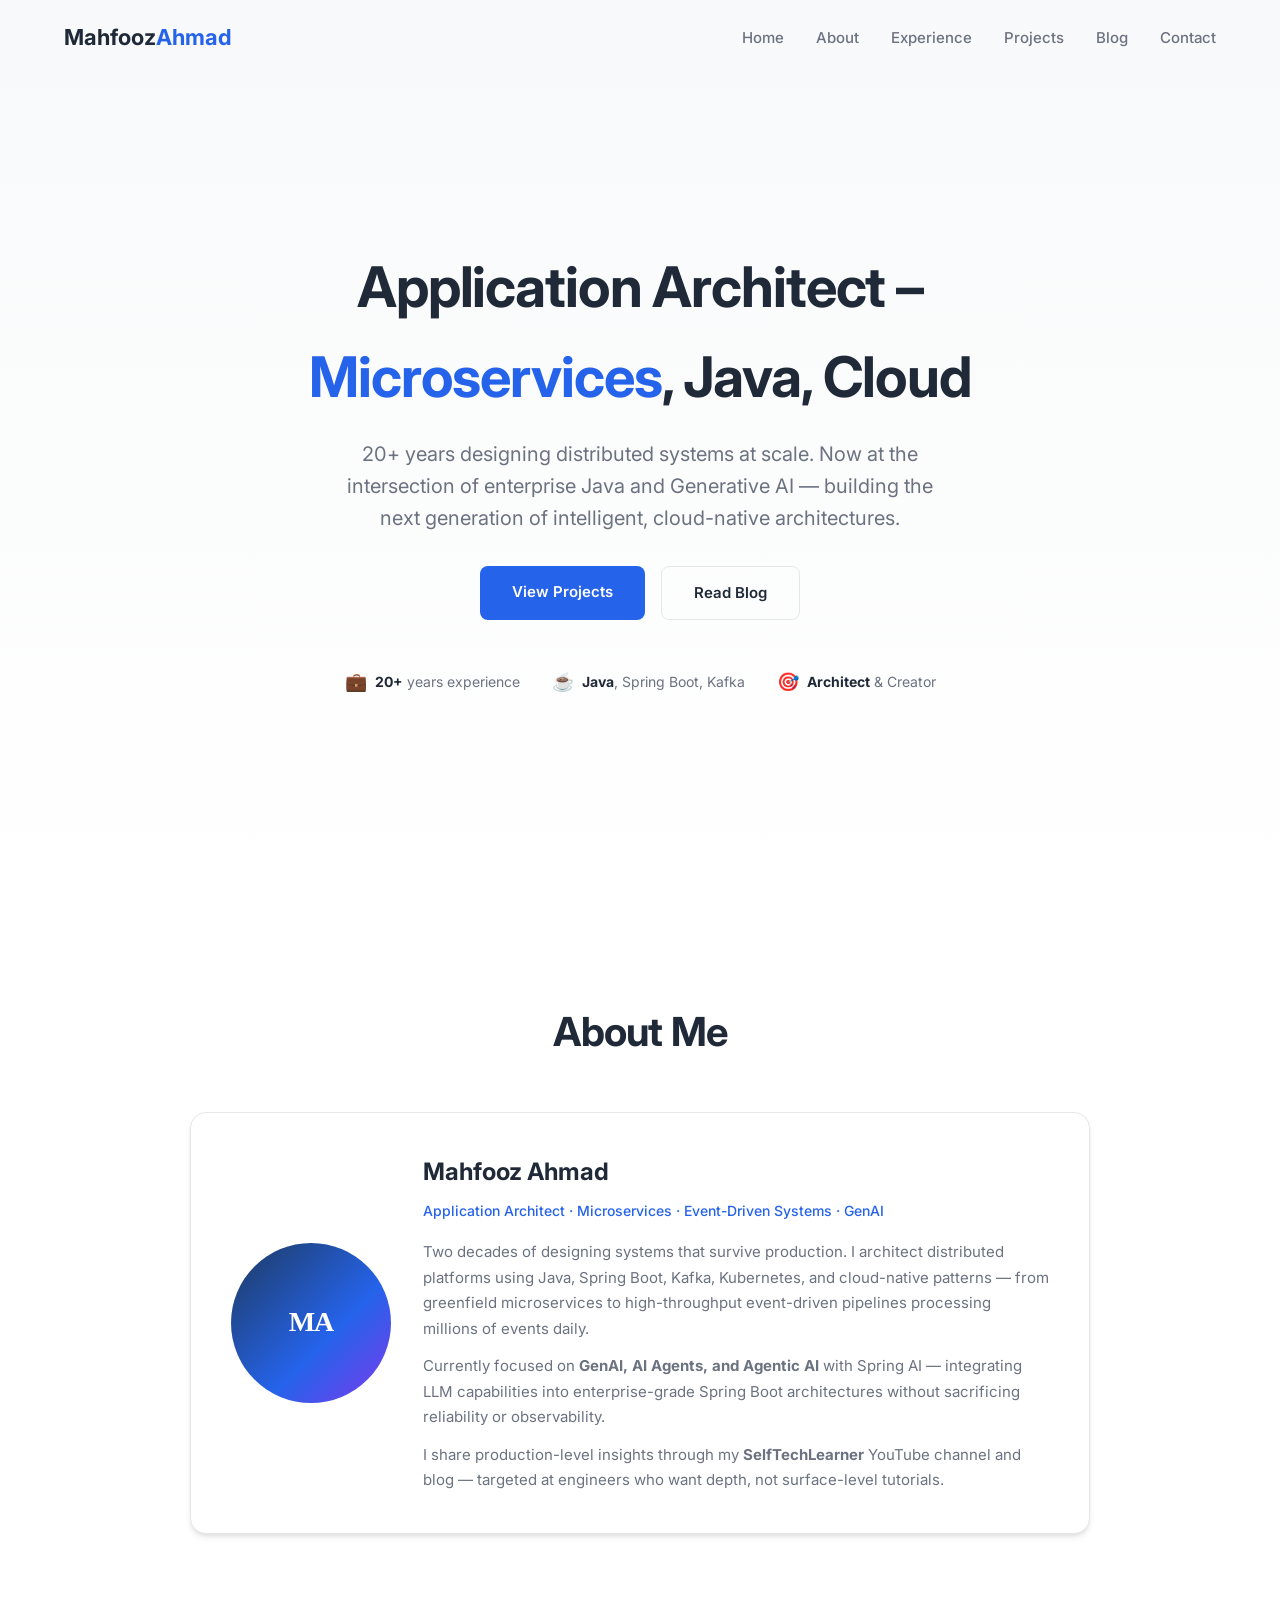
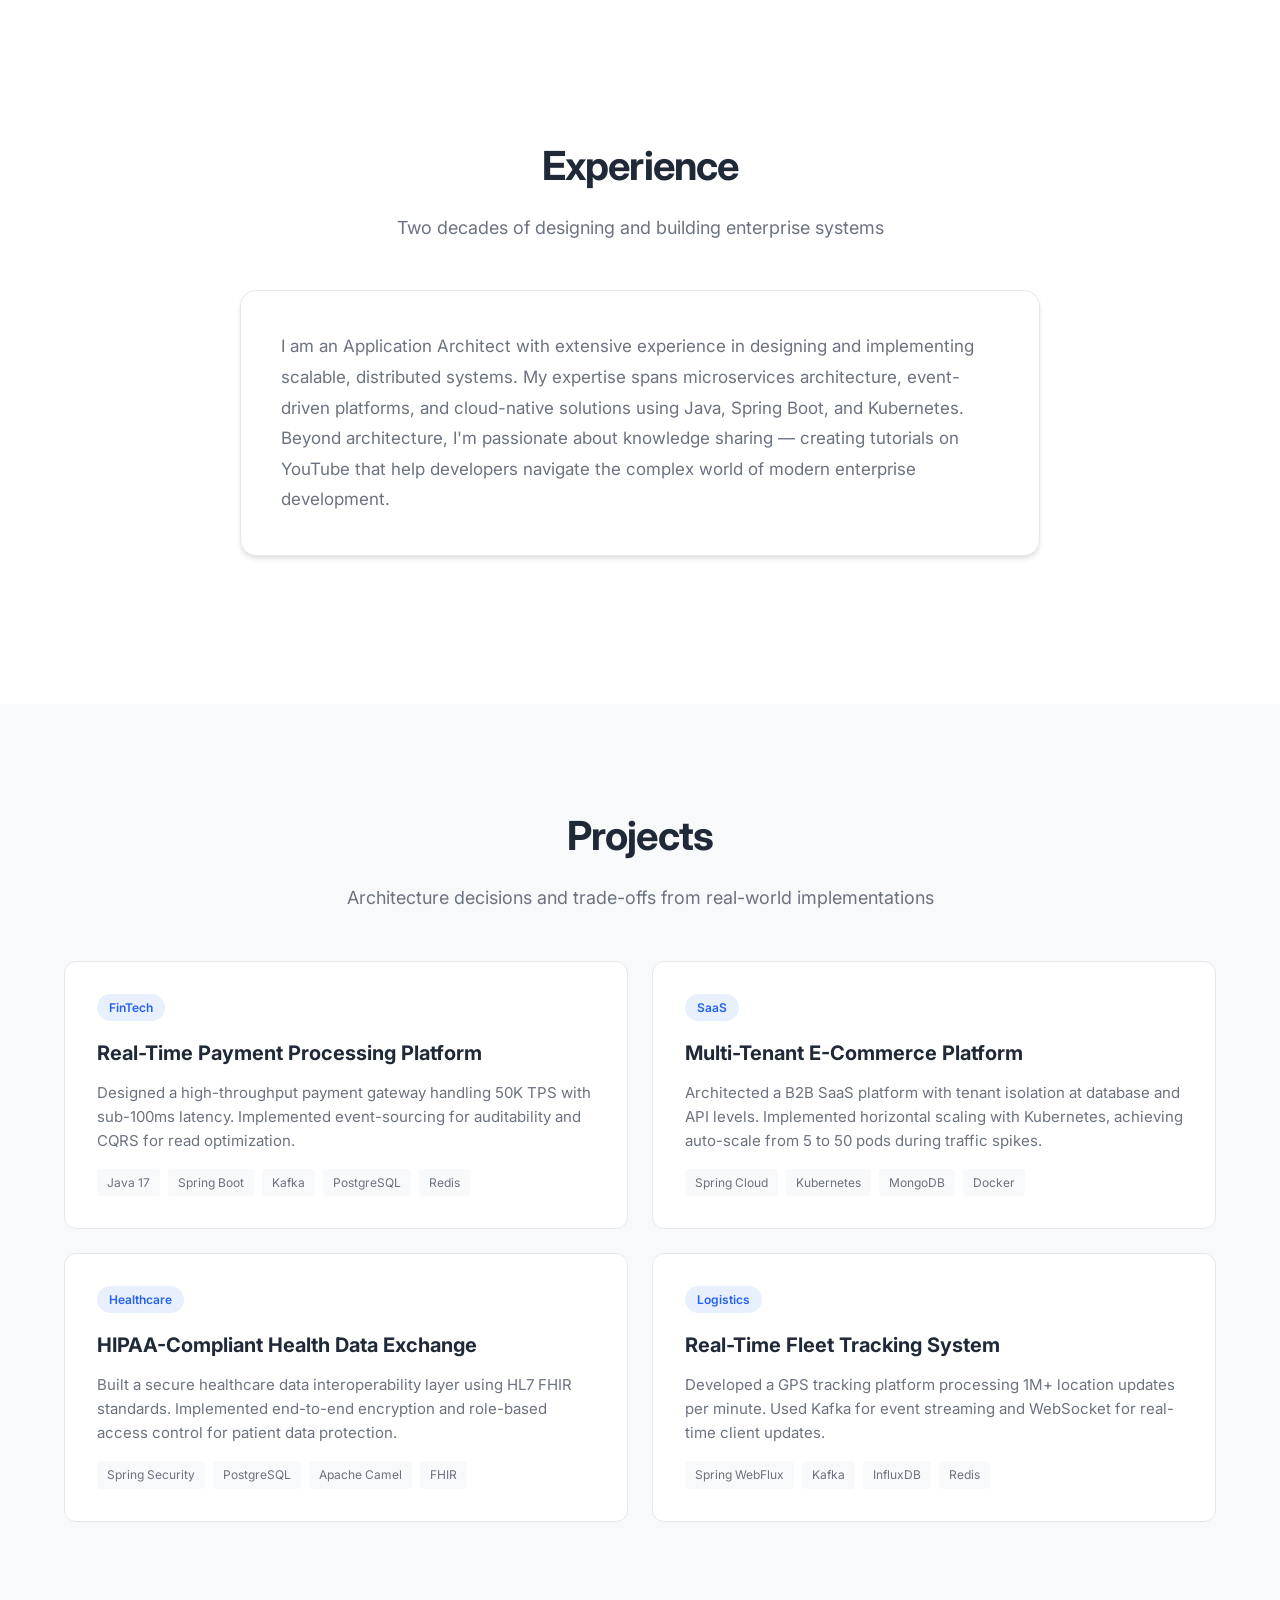
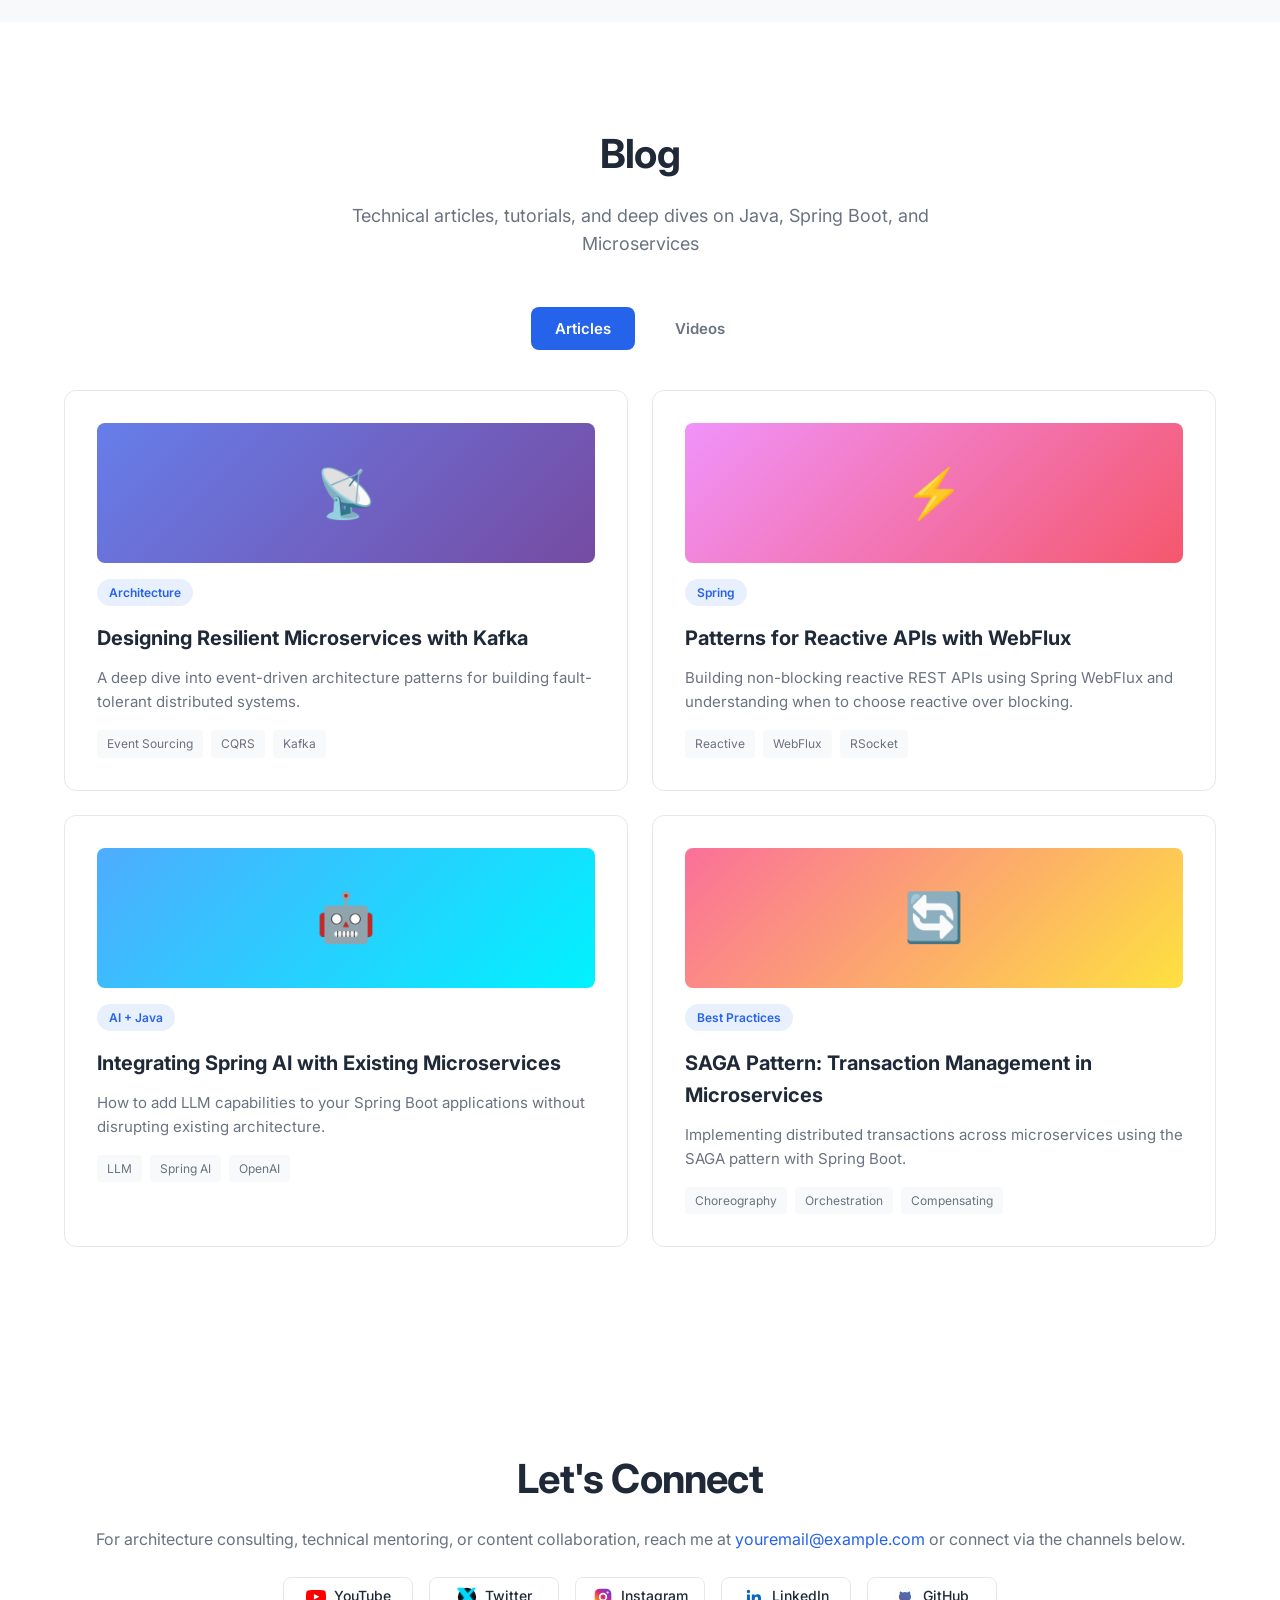
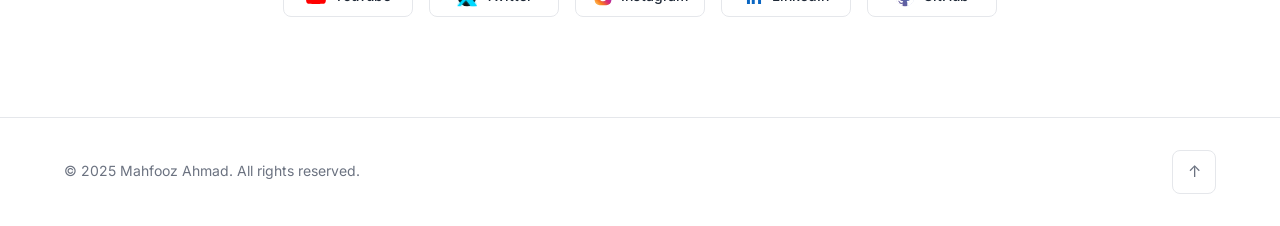
==== commit 6e95f522: "selftechlearner" ====
--- a/index.html
+++ b/index.html
@@ -3,1213 +3,369 @@
 <head>
     <meta charset="UTF-8">
     <meta name="viewport" content="width=device-width, initial-scale=1.0">
-    <title>Mahfooz Ahmad | Application Architect & Tech Educator</title>
+    <title>Mahfooz Ahmad | Application Architect & Content Creator</title>
+    <meta name="description" content="Application Architect specializing in Microservices, Java, Spring Boot, and Cloud. Creator of SelfTechLearner YouTube channel.">
     <link rel="preconnect" href="https://fonts.googleapis.com">
     <link rel="preconnect" href="https://fonts.gstatic.com" crossorigin>
     <link href="https://fonts.googleapis.com/css2?family=Inter:wght@400;500;600;700&display=swap" rel="stylesheet">
-    <style>
-        :root {
-            --bg-primary: #ffffff;
-            --bg-secondary: #f8f9fa;
-            --surface: #ffffff;
-            --accent-primary: #2563eb;
-            --accent-secondary: #7c3aed;
-            --text-primary: #1f2937;
-            --text-secondary: #6b7280;
-            --border: #e5e7eb;
-            --shadow: 0 4px 6px -1px rgba(0, 0, 0, 0.1), 0 2px 4px -1px rgba(0, 0, 0, 0.06);
-            --shadow-lg: 0 10px 15px -3px rgba(0, 0, 0, 0.1), 0 4px 6px -2px rgba(0, 0, 0, 0.05);
-        }
-
-        * {
-            margin: 0;
-            padding: 0;
-            box-sizing: border-box;
-        }
-
-        html {
-            scroll-behavior: smooth;
-        }
-
-        body {
-            font-family: 'Inter', -apple-system, BlinkMacSystemFont, 'Segoe UI', Roboto, sans-serif;
-            background-color: var(--bg-primary);
-            color: var(--text-primary);
-            line-height: 1.6;
-            overflow-x: hidden;
-        }
-
-        .container {
-            max-width: 1200px;
-            margin: 0 auto;
-            padding: 0 24px;
-        }
-
-        /* Navigation */
-        nav {
-            position: fixed;
-            top: 0;
-            left: 0;
-            right: 0;
-            padding: 20px 0;
-            z-index: 100;
-            transition: background 0.3s ease, box-shadow 0.3s ease, padding 0.3s ease;
-            background: transparent;
-        }
-
-        nav.scrolled {
-            background: rgba(255, 255, 255, 0.95);
-            backdrop-filter: blur(10px);
-            box-shadow: var(--shadow);
-            padding: 12px 0;
-        }
-
-        nav .container {
-            display: flex;
-            justify-content: space-between;
-            align-items: center;
-        }
-
-        .logo {
-            font-size: 22px;
-            font-weight: 700;
-            color: var(--text-primary);
-            text-decoration: none;
-            letter-spacing: -0.02em;
-        }
-
-        .logo span {
-            color: var(--accent-primary);
-        }
-
-        .nav-links {
-            display: flex;
-            gap: 32px;
-            list-style: none;
-        }
-
-        .nav-links a {
-            color: var(--text-secondary);
-            text-decoration: none;
-            font-weight: 500;
-            font-size: 15px;
-            position: relative;
-            transition: color 0.3s ease;
-        }
-
-        .nav-links a::after {
-            content: '';
-            position: absolute;
-            bottom: -4px;
-            left: 0;
-            width: 0;
-            height: 2px;
-            background: var(--accent-primary);
-            transition: width 0.3s ease;
-        }
-
-        .nav-links a:hover {
-            color: var(--text-primary);
-        }
-
-        .nav-links a:hover::after {
-            width: 100%;
-        }
-
-        /* Hero Section */
-        .hero {
-            min-height: 100vh;
-            display: flex;
-            align-items: center;
-            justify-content: center;
-            position: relative;
-            padding: 120px 0;
-            background: linear-gradient(180deg, var(--bg-secondary) 0%, var(--bg-primary) 100%);
-        }
-
-        .hero-content {
-            text-align: center;
-            position: relative;
-            z-index: 2;
-        }
-
-        .hero h1 {
-            font-size: 48px;
-            font-weight: 700;
-            margin-bottom: 16px;
-            color: var(--text-primary);
-            letter-spacing: -0.02em;
-            animation: fadeInUp 0.8s ease forwards;
-            opacity: 0;
-        }
-
-        .hero .subtitle {
-            font-size: 18px;
-            color: var(--text-secondary);
-            margin-bottom: 24px;
-            max-width: 700px;
-            margin-left: auto;
-            margin-right: auto;
-            animation: fadeInUp 0.8s ease 0.1s forwards;
-            opacity: 0;
-        }
-
-        .hero .meta {
-            font-size: 14px;
-            color: var(--text-secondary);
-            margin-bottom: 24px;
-        }
-
-        .hero-buttons {
-            display: flex;
-            gap: 16px;
-            justify-content: center;
-            animation: fadeInUp 0.8s ease 0.2s forwards;
-            opacity: 0;
-        }
-
-        .hero-note {
-            margin-top: 16px;
-            font-size: 14px;
-            color: var(--text-secondary);
-            animation: fadeInUp 0.8s ease 0.3s forwards;
-            opacity: 0;
-        }
-
-        .hero-note a {
-            color: var(--accent-primary);
-            text-decoration: none;
-            font-weight: 500;
-        }
-
-        .btn {
-            padding: 14px 32px;
-            border-radius: 8px;
-            font-family: 'Inter', sans-serif;
-            font-weight: 600;
-            font-size: 15px;
-            cursor: pointer;
-            transition: all 0.3s ease;
-            text-decoration: none;
-            display: inline-block;
-        }
-
-        .btn-primary {
-            background: var(--accent-primary);
-            color: #ffffff;
-            border: none;
-        }
-
-        .btn-primary:hover {
-            background: #1d4ed8;
-            transform: translateY(-2px);
-            box-shadow: var(--shadow-lg);
-        }
-
-        .btn-outline {
-            background: transparent;
-            color: var(--text-primary);
-            border: 1px solid var(--border);
-        }
-
-        .btn-outline:hover {
-            border-color: var(--accent-primary);
-            color: var(--accent-primary);
-        }
-
-        @keyframes fadeInUp {
-            from {
-                opacity: 0;
-                transform: translateY(20px);
-            }
-            to {
-                opacity: 1;
-                transform: translateY(0);
-            }
-        }
-
-        /* Sections */
-        section {
-            padding: 100px 0;
-        }
-
-        .section-title {
-            font-size: 32px;
-            font-weight: 700;
-            text-align: center;
-            margin-bottom: 32px;
-            color: var(--text-primary);
-            letter-spacing: -0.02em;
-        }
-
-        .section-intro {
-            max-width: 700px;
-            margin: 0 auto 40px auto;
-            text-align: center;
-            color: var(--text-secondary);
-            font-size: 15px;
-        }
-
-        /* About Section */
-        .about {
-            background: var(--bg-primary);
-        }
-
-        .about-card {
-            background: var(--surface);
-            border: 1px solid var(--border);
-            border-radius: 16px;
-            padding: 40px;
-            display: flex;
-            align-items: center;
-            gap: 32px;
-            max-width: 900px;
-            margin: 0 auto;
-            box-shadow: var(--shadow);
-        }
-
-        .profile-image {
-            width: 160px;
-            height: 160px;
-            border-radius: 50%;
-            background: linear-gradient(135deg, var(--accent-primary) 0%, var(--accent-secondary) 100%);
-            flex-shrink: 0;
-            display: flex;
-            align-items: center;
-            justify-content: center;
-            font-size: 40px;
-            font-weight: 700;
-            color: #ffffff;
-        }
-
-        .about-content h3 {
-            font-size: 24px;
-            font-weight: 700;
-            margin-bottom: 8px;
-            color: var(--text-primary);
-        }
-
-        .about-content .tagline {
-            color: var(--accent-primary);
-            font-size: 14px;
-            font-weight: 500;
-            margin-bottom: 16px;
-        }
-
-        .about-content p {
-            color: var(--text-secondary);
-            font-size: 15px;
-            line-height: 1.7;
-        }
-
-        /* Experience / Projects / Blog reuse cards & grid */
-        .cards-grid {
-            display: grid;
-            grid-template-columns: repeat(3, 1fr);
-            gap: 24px;
-        }
-
-        .card {
-            background: var(--surface);
-            border: 1px solid var(--border);
-            border-radius: 12px;
-            padding: 20px;
-            transition: all 0.3s ease;
-        }
-
-        .card:hover {
-            transform: translateY(-4px);
-            box-shadow: var(--shadow-lg);
-        }
-
-        .card h4 {
-            font-size: 16px;
-            font-weight: 600;
-            margin-bottom: 8px;
-            color: var(--text-primary);
-        }
-
-        .card-meta {
-            font-size: 13px;
-            color: var(--text-secondary);
-            margin-bottom: 8px;
-        }
-
-        .card p {
-            font-size: 14px;
-            color: var(--text-secondary);
-        }
-
-        /* Videos Section */
-        .videos-grid {
-            display: grid;
-            grid-template-columns: repeat(3, 1fr);
-            gap: 24px;
-        }
-
-        .video-card {
-            background: var(--surface);
-            border: 1px solid var(--border);
-            border-radius: 12px;
-            overflow: hidden;
-            transition: all 0.3s ease;
-            cursor: pointer;
-        }
-
-        .video-card:hover {
-            transform: translateY(-4px);
-            box-shadow: var(--shadow-lg);
-        }
-
-        .video-thumbnail {
-            height: 160px;
-            background: linear-gradient(135deg, #f3f4f6 0%, #e5e7eb 100%);
-            position: relative;
-            display: flex;
-            align-items: center;
-            justify-content: center;
-        }
-
-        .play-icon {
-            width: 56px;
-            height: 56px;
-            background: var(--accent-primary);
-            border-radius: 50%;
-            display: flex;
-            align-items: center;
-            justify-content: center;
-            transition: transform 0.3s ease;
-        }
-
-        .video-card:hover .play-icon {
-            transform: scale(1.05);
-        }
-
-        .play-icon::after {
-            content: '';
-            width: 0;
-            height: 0;
-            border-left: 16px solid #ffffff;
-            border-top: 10px solid transparent;
-            border-bottom: 10px solid transparent;
-            margin-left: 4px;
-        }
-
-        .video-info {
-            padding: 20px;
-        }
-
-        .video-info h4 {
-            font-size: 16px;
-            font-weight: 600;
-            margin-bottom: 8px;
-            line-height: 1.4;
-            color: var(--text-primary);
-        }
-
-        .video-meta {
-            display: flex;
-            justify-content: space-between;
-            font-size: 13px;
-            color: var(--text-secondary);
-        }
-
-        /* Stats Section */
-        .stats {
-            background: var(--bg-secondary);
-        }
-
-        .stats-grid {
-            display: grid;
-            grid-template-columns: repeat(4, 1fr);
-            gap: 24px;
-        }
-
-        .stat-card {
-            background: var(--surface);
-            border: 1px solid var(--border);
-            border-radius: 12px;
-            padding: 32px 20px;
-            text-align: center;
-            transition: all 0.3s ease;
-        }
-
-        .stat-card:hover {
-            transform: translateY(-4px);
-            box-shadow: var(--shadow);
-        }
-
-        .stat-icon {
-            width: 56px;
-            height: 56px;
-            margin: 0 auto 16px;
-            background: var(--bg-secondary);
-            border-radius: 12px;
-            display: flex;
-            align-items: center;
-            justify-content: center;
-            font-size: 24px;
-        }
-
-        .stat-number {
-            font-size: 32px;
-            font-weight: 700;
-            margin-bottom: 4px;
-            color: var(--text-primary);
-        }
-
-        .stat-label {
-            color: var(--text-secondary);
-            font-size: 14px;
-        }
-
-        /* Contact Section */
-        .contact {
-            text-align: center;
-            background: var(--bg-primary);
-        }
-
-        .contact-subtitle {
-            color: var(--text-secondary);
-            font-size: 16px;
-            margin-bottom: 24px;
-        }
-
-        .social-links {
-            display: flex;
-            gap: 16px;
-            justify-content: center;
-            flex-wrap: wrap;
-        }
-
-        .social-btn {
-            display: flex;
-            align-items: center;
-            justify-content: center;
-            gap: 8px;
-            width: 130px;
-            height: 40px;
-            padding: 8px 16px;
-            background: var(--surface);
-            border: 1px solid var(--border);
-            border-radius: 8px;
-            color: var(--text-primary);
-            text-decoration: none;
-            font-weight: 500;
-            font-size: 14px;
-            transition: all 0.3s ease;
-        }
-
-        .social-btn:hover {
-            border-color: var(--accent-primary);
-            color: var(--accent-primary);
-            box-shadow: var(--shadow);
-        }
-
-        .social-btn svg,
-        .social-btn img {
-            width: 20px;
-            height: 20px;
-        }
-
-        /* Footer */
-        footer {
-            background: var(--bg-secondary);
-            padding: 32px 0;
-            border-top: 1px solid var(--border);
-        }
-
-        footer .container {
-            display: flex;
-            justify-content: space-between;
-            align-items: center;
-        }
-
-        footer p {
-            color: var(--text-secondary);
-            font-size: 14px;
-        }
-
-        .back-to-top {
-            width: 44px;
-            height: 44px;
-            background: var(--surface);
-            border: 1px solid var(--border);
-            border-radius: 8px;
-            display: flex;
-            align-items: center;
-            justify-content: center;
-            cursor: pointer;
-            transition: all 0.3s ease;
-            color: var(--text-secondary);
-        }
-
-        .back-to-top:hover {
-            border-color: var(--accent-primary);
-            color: var(--accent-primary);
-        }
-
-        /* Scroll animations */
-        .reveal {
-            opacity: 0;
-            transform: translateY(30px);
-            transition: all 0.6s ease;
-        }
-
-        .reveal.visible {
-            opacity: 1;
-            transform: translateY(0);
-        }
-
-        /* Responsive */
-        @media (max-width: 1024px) {
-            .videos-grid,
-            .cards-grid {
-                grid-template-columns: repeat(2, 1fr);
-            }
-
-            .stats-grid {
-                grid-template-columns: repeat(2, 1fr);
-            }
-        }
-
-        @media (max-width: 768px) {
-            .hero {
-                padding-top: 120px;
-            }
-
-            .hero h1 {
-                font-size: 32px;
-            }
-
-            .hero .subtitle {
-                font-size: 16px;
-            }
-
-            .hero-buttons {
-                flex-direction: column;
-                align-items: center;
-            }
-
-            .nav-links {
-                display: none;
-            }
-
-            section {
-                padding: 60px 0;
-            }
-
-            .section-title {
-                font-size: 24px;
-            }
-
-            .about-card {
-                flex-direction: column;
-                text-align: center;
-                padding: 28px;
-            }
-
-            .profile-image {
-                width: 120px;
-                height: 120px;
-                font-size: 32px;
-            }
-
-            .videos-grid,
-            .cards-grid {
-                grid-template-columns: 1fr;
-            }
-
-            .stats-grid {
-                grid-template-columns: repeat(2, 1fr);
-            }
-
-            .social-links {
-                flex-direction: column;
-                align-items: center;
-            }
-
-            footer .container {
-                flex-direction: column;
-                gap: 16px;
-                text-align: center;
-            }
-        }
-    </style>
+
+    <!-- Styles -->
+    <link rel="stylesheet" href="styles/variables.css">
+    <link rel="stylesheet" href="styles/base.css">
+    <link rel="stylesheet" href="styles/nav.css">
+    <link rel="stylesheet" href="styles/hero.css">
+    <link rel="stylesheet" href="styles/about.css">
+    <link rel="stylesheet" href="styles/experience.css">
+    <link rel="stylesheet" href="styles/projects.css">
+    <link rel="stylesheet" href="styles/blog.css">
+    <link rel="stylesheet" href="styles/contact.css">
+    <link rel="stylesheet" href="styles/responsive.css">
 </head>
-<body id="top">
+<body>
+
+    <!-- Navigation -->
     <nav>
         <div class="container">
-            <a href="#hero" class="logo">Mahfooz<span>Ahmad</span></a>
-            <ul class="nav-links">
+            <a href="#" class="logo">Mahfooz<span>Ahmad</span></a>
+            <ul class="nav-links" id="navLinks">
+                <li><a href="#home">Home</a></li>
                 <li><a href="#about">About</a></li>
                 <li><a href="#experience">Experience</a></li>
                 <li><a href="#projects">Projects</a></li>
                 <li><a href="#blog">Blog</a></li>
-                <li><a href="#videos">Videos</a></li>
                 <li><a href="#contact">Contact</a></li>
             </ul>
+            <div class="hamburger" id="hamburger">
+                <span></span>
+                <span></span>
+                <span></span>
+            </div>
         </div>
     </nav>
 
-    <section class="hero" id="hero">
+    <!-- Hero Section -->
+    <section class="hero" id="home">
         <div class="hero-content">
-            <h1>Application Architect & Tech Educator</h1>
-            <p class="meta">Microservices • Event‑Driven Systems • Java & Spring • Kafka • Kubernetes</p>
-            <p class="subtitle">
-                I design scalable, cloud‑native platforms for enterprises and share practical, code‑first content
-                on microservices, Spring Boot, WebFlux, and system design.
-            </p>
+            <h1>Application Architect – <span>Microservices</span>, Java, Cloud</h1>
+            <p class="subtitle">20+ years designing distributed systems at scale. Now at the intersection of
+                enterprise Java and Generative AI — building the next generation of intelligent,
+                cloud-native architectures.</p>
             <div class="hero-buttons">
-                <a href="#projects" class="btn btn-primary">View Architecture Projects</a>
-                <a href="#blog" class="btn btn-outline">Read Technical Blog</a>
-            </div>
-            <p class="hero-note">
-                Also running the <strong>SelfTechLearner</strong> YouTube channel —
-                <a href="#videos">explore selected videos</a>.
-            </p>
-        </div>
-    </section>
-
-    <main>
-        <section class="about" id="about">
-            <div class="container">
-                <h2 class="section-title reveal">About Me</h2>
-                <div class="about-card reveal">
-                    <div class="profile-image">MA</div>
-                    <div class="about-content">
-                        <h3>Mahfooz Ahmad</h3>
-                        <p class="tagline">Application Architect • Microservices • Java & Spring • Tech Educator</p>
-                        <p>
-                            I am an Application Architect with over 20 years of experience designing and building enterprise
-                            systems using Java, Spring, Kafka, Docker, Kubernetes, and modern cloud platforms. I specialize
-                            in microservices, event‑driven architectures, and resilient distributed systems.
-                        </p>
-                        <p style="margin-top: 12px;">
-                            Through my <strong>SelfTechLearner</strong> YouTube channel and this blog, I break down complex
-                            concepts in microservices, Spring Boot, WebFlux, and system design into practical, production‑focused
-                            content for engineers and architects.
-                        </p>
+                <a href="#projects" class="btn btn-primary">View Projects</a>
+                <a href="#blog" class="btn btn-outline">Read Blog</a>
+            </div>
+            <div class="quick-highlights">
+                <div class="highlight-item">
+                    <span class="highlight-icon">💼</span>
+                    <span><strong>20+</strong> years experience</span>
+                </div>
+                <div class="highlight-item">
+                    <span class="highlight-icon">☕</span>
+                    <span><strong>Java</strong>, Spring Boot, Kafka</span>
+                </div>
+                <div class="highlight-item">
+                    <span class="highlight-icon">🎯</span>
+                    <span><strong>Architect</strong> & Creator</span>
+                </div>
+            </div>
+        </div>
+    </section>
+
+    <!-- About Section -->
+    <section class="about" id="about">
+        <div class="container">
+            <div class="section-header reveal">
+                <h2 class="section-title">About Me</h2>
+            </div>
+            <div class="about-card reveal">
+                <div class="profile-image">MA</div>
+                <div class="about-content">
+                    <h3>Mahfooz Ahmad</h3>
+                    <p class="tagline">Application Architect · Microservices · Event-Driven Systems · GenAI</p>
+                    <p>
+                        Two decades of designing systems that survive production. I architect distributed platforms
+                        using Java, Spring Boot, Kafka, Kubernetes, and cloud-native patterns — from greenfield
+                        microservices to high-throughput event-driven pipelines processing millions of events daily.
+                    </p>
+                    <p>
+                        Currently focused on <strong>GenAI, AI Agents, and Agentic AI</strong> with Spring AI —
+                        integrating LLM capabilities into enterprise-grade Spring Boot architectures without
+                        sacrificing reliability or observability.
+                    </p>
+                    <p>
+                        I share production-level insights through my <strong>SelfTechLearner</strong> YouTube channel
+                        and blog — targeted at engineers who want depth, not surface-level tutorials.
+                    </p>
+                </div>
+            </div>
+        </div>
+    </section>
+
+    <!-- Experience Section -->
+    <section class="experience" id="experience">
+        <div class="container">
+            <div class="section-header reveal">
+                <h2 class="section-title">Experience</h2>
+                <p class="section-subtitle">Two decades of designing and building enterprise systems</p>
+            </div>
+            <div class="bio-card reveal">
+                <p>I am an Application Architect with extensive experience in designing and implementing scalable,
+                    distributed systems. My expertise spans microservices architecture, event-driven platforms, and
+                    cloud-native solutions using Java, Spring Boot, and Kubernetes. Beyond architecture, I'm passionate
+                    about knowledge sharing — creating tutorials on YouTube that help developers navigate the complex
+                    world of modern enterprise development.</p>
+            </div>
+        </div>
+    </section>
+
+    <!-- Projects Section -->
+    <section class="projects" id="projects">
+        <div class="container">
+            <div class="section-header reveal">
+                <h2 class="section-title">Projects</h2>
+                <p class="section-subtitle">Architecture decisions and trade-offs from real-world implementations</p>
+            </div>
+            <div class="projects-grid">
+                <a href="https://github.com/mahfooz75/payment-platform" target="_blank" class="project-card reveal">
+                    <span class="project-category">FinTech</span>
+                    <h3 class="project-title">Real-Time Payment Processing Platform</h3>
+                    <p class="project-description">Designed a high-throughput payment gateway handling 50K TPS with sub-100ms latency. Implemented event-sourcing for auditability and CQRS for read optimization.</p>
+                    <div class="project-tech">
+                        <span class="tech-tag">Java 17</span>
+                        <span class="tech-tag">Spring Boot</span>
+                        <span class="tech-tag">Kafka</span>
+                        <span class="tech-tag">PostgreSQL</span>
+                        <span class="tech-tag">Redis</span>
                     </div>
-                </div>
-            </div>
-        </section>
-
-        <section id="experience">
-            <div class="container">
-                <h2 class="section-title reveal">Experience</h2>
-                <p class="section-intro reveal">
-                    A snapshot of my responsibilities and focus areas as an Application Architect working on large‑scale,
-                    business‑critical systems.
-                </p>
-                <div class="about-card reveal" style="flex-direction: column; align-items: flex-start;">
-                    <div class="about-content">
-                        <h3>Application Architect</h3>
-                        <p class="tagline">Microservices • Event‑Driven Systems • Cloud‑Native Platforms</p>
-                        <p>
-                            • Defined microservice boundaries using domain‑driven design and implemented scalable, loosely coupled services.<br>
-                            • Introduced Kafka‑based event‑driven communication to improve resilience and decoupling across systems.<br>
-                            • Led API design, security, observability, and CI/CD standards for distributed teams.<br>
-                            • Mentored engineers on system design, low‑level design, and production‑grade Spring Boot applications.
-                        </p>
+                </a>
+                <a href="https://medium.com/@mahfooz.lakhani/26770439041f" target="_blank" class="project-card reveal">
+                    <span class="project-category">SaaS</span>
+                    <h3 class="project-title">Multi-Tenant E-Commerce Platform</h3>
+                    <p class="project-description">Architected a B2B SaaS platform with tenant isolation at database and API levels. Implemented horizontal scaling with Kubernetes, achieving auto-scale from 5 to 50 pods during traffic spikes.</p>
+                    <div class="project-tech">
+                        <span class="tech-tag">Spring Cloud</span>
+                        <span class="tech-tag">Kubernetes</span>
+                        <span class="tech-tag">MongoDB</span>
+                        <span class="tech-tag">Docker</span>
                     </div>
-                </div>
-            </div>
-        </section>
-
-        <section id="projects">
-            <div class="container">
-                <h2 class="section-title reveal">Highlighted Projects</h2>
-                <p class="section-intro reveal">
-                    Selected architecture work focused on microservices, event‑driven patterns, and cloud‑native infrastructure.
-                    Detailed write‑ups and source code will be published progressively.
-                </p>
-                <div class="cards-grid">
-                    <div class="card reveal">
-                        <h4>Event‑Driven Order Management Platform</h4>
-                        <p class="card-meta">Spring Boot • Kafka • Microservices</p>
-                        <p>
-                            Designed a microservices‑based order platform using Kafka for asynchronous communication,
-                            ensuring resilience, decoupling, and extensibility for new business workflows.
-                        </p>
+                </a>
+                <a href="https://github.com/mahfooz75/health-data-exchange" target="_blank" class="project-card reveal">
+                    <span class="project-category">Healthcare</span>
+                    <h3 class="project-title">HIPAA-Compliant Health Data Exchange</h3>
+                    <p class="project-description">Built a secure healthcare data interoperability layer using HL7 FHIR standards. Implemented end-to-end encryption and role-based access control for patient data protection.</p>
+                    <div class="project-tech">
+                        <span class="tech-tag">Spring Security</span>
+                        <span class="tech-tag">PostgreSQL</span>
+                        <span class="tech-tag">Apache Camel</span>
+                        <span class="tech-tag">FHIR</span>
                     </div>
-                    <div class="card reveal">
-                        <h4>API Gateway & Circuit Breaker Layer</h4>
-                        <p class="card-meta">Spring Cloud Gateway • Resilience4j</p>
-                        <p>
-                            Implemented a centralized API gateway with circuit breakers, rate limiting, and observability,
-                            improving reliability and giving teams a consistent entry point for client applications.
-                        </p>
+                </a>
+                <a href="https://github.com/mahfooz75/fleet-tracking" target="_blank" class="project-card reveal">
+                    <span class="project-category">Logistics</span>
+                    <h3 class="project-title">Real-Time Fleet Tracking System</h3>
+                    <p class="project-description">Developed a GPS tracking platform processing 1M+ location updates per minute. Used Kafka for event streaming and WebSocket for real-time client updates.</p>
+                    <div class="project-tech">
+                        <span class="tech-tag">Spring WebFlux</span>
+                        <span class="tech-tag">Kafka</span>
+                        <span class="tech-tag">InfluxDB</span>
+                        <span class="tech-tag">Redis</span>
                     </div>
-                    <div class="card reveal">
-                        <h4>Centralized Configuration & Service Discovery</h4>
-                        <p class="card-meta">Config Server • Eureka • Kubernetes</p>
-                        <p>
-                            Built a centralized configuration and discovery layer to manage microservices across environments,
-                            simplifying deployments and improving operability in Kubernetes.
-                        </p>
-                    </div>
-                </div>
-            </div>
-        </section>
-
-        <section id="blog">
-            <div class="container">
-                <h2 class="section-title reveal">Technical Blog</h2>
-                <p class="section-intro reveal">
-                    Long‑form write‑ups on microservices, Spring Boot, Kafka, WebFlux, and system design.
-                    These posts complement the concepts I cover on YouTube.
-                </p>
-                <div class="cards-grid">
-                    <article class="card reveal">
-                        <h4>Designing Resilient Microservices with Kafka and Spring Cloud</h4>
-                        <p class="card-meta">Microservices • Architecture • Spring</p>
-                        <p>
-                            Patterns and practices for event‑driven design, idempotency, retries, and failure handling in
-                            distributed microservices using Kafka and Spring Cloud.
-                        </p>
-                    </article>
-                    <article class="card reveal">
-                        <h4>Building Reactive APIs with Spring WebFlux</h4>
-                        <p class="card-meta">Reactive • Spring WebFlux</p>
-                        <p>
-                            How to approach reactive API design, backpressure, and composition when moving from blocking
-                            MVC to non‑blocking WebFlux in production systems.
-                        </p>
-                    </article>
-                    <article class="card reveal">
-                        <h4>Implementing SAGA Patterns for Distributed Transactions</h4>
-                        <p class="card-meta">SAGA • Transaction Management</p>
-                        <p>
-                            A practical look at SAGA choreography and orchestration patterns and how they help maintain
-                            data consistency across microservices without distributed transactions.
-                        </p>
-                    </article>
-                </div>
-                <div style="text-align: center; margin-top: 24px;">
-                    <a href="/blog" class="btn btn-outline">View All Posts</a>
-                </div>
-            </div>
-        </section>
-
-        <section class="videos" id="videos">
-            <div class="container">
-                <h2 class="section-title reveal">Featured Videos</h2>
-                <p class="section-intro reveal">
-                    Selected content from the <strong>SelfTechLearner</strong> YouTube channel — covering Java fundamentals,
-                    microservices, Spring Boot, circuit breakers, config servers, discovery, and low‑level design.
-                </p>
+                </a>
+            </div>
+        </div>
+    </section>
+
+    <!-- Blog Section -->
+    <section class="blog" id="blog">
+        <div class="container">
+            <div class="section-header reveal">
+                <h2 class="section-title">Blog</h2>
+                <p class="section-subtitle">Technical articles, tutorials, and deep dives on Java, Spring Boot, and Microservices</p>
+            </div>
+            <div class="tabs reveal">
+                <button class="tab-btn active" data-tab="articles">Articles</button>
+                <button class="tab-btn" data-tab="videos">Videos</button>
+            </div>
+
+            <!-- Articles Tab -->
+            <div class="tab-content active" id="articles">
+                <div class="projects-grid">
+                    <a href="https://medium.com/@mahfooz.lakhani" target="_blank" class="project-card">
+                        <div class="blog-thumbnail" style="background: linear-gradient(135deg, #667eea 0%, #764ba2 100%);">
+                            <span class="blog-icon">📡</span>
+                        </div>
+                        <span class="project-category">Architecture</span>
+                        <h3 class="project-title">Designing Resilient Microservices with Kafka</h3>
+                        <p class="project-description">A deep dive into event-driven architecture patterns for building fault-tolerant distributed systems.</p>
+                        <div class="project-tech">
+                            <span class="tech-tag">Event Sourcing</span>
+                            <span class="tech-tag">CQRS</span>
+                            <span class="tech-tag">Kafka</span>
+                        </div>
+                    </a>
+                    <a href="https://medium.com/@mahfooz.lakhani" target="_blank" class="project-card">
+                        <div class="blog-thumbnail" style="background: linear-gradient(135deg, #f093fb 0%, #f5576c 100%);">
+                            <span class="blog-icon">⚡</span>
+                        </div>
+                        <span class="project-category">Spring</span>
+                        <h3 class="project-title">Patterns for Reactive APIs with WebFlux</h3>
+                        <p class="project-description">Building non-blocking reactive REST APIs using Spring WebFlux and understanding when to choose reactive over blocking.</p>
+                        <div class="project-tech">
+                            <span class="tech-tag">Reactive</span>
+                            <span class="tech-tag">WebFlux</span>
+                            <span class="tech-tag">RSocket</span>
+                        </div>
+                    </a>
+                    <a href="https://medium.com/@mahfooz.lakhani" target="_blank" class="project-card">
+                        <div class="blog-thumbnail" style="background: linear-gradient(135deg, #4facfe 0%, #00f2fe 100%);">
+                            <span class="blog-icon">🤖</span>
+                        </div>
+                        <span class="project-category">AI + Java</span>
+                        <h3 class="project-title">Integrating Spring AI with Existing Microservices</h3>
+                        <p class="project-description">How to add LLM capabilities to your Spring Boot applications without disrupting existing architecture.</p>
+                        <div class="project-tech">
+                            <span class="tech-tag">LLM</span>
+                            <span class="tech-tag">Spring AI</span>
+                            <span class="tech-tag">OpenAI</span>
+                        </div>
+                    </a>
+                    <a href="https://medium.com/@mahfooz.lakhani" target="_blank" class="project-card">
+                        <div class="blog-thumbnail" style="background: linear-gradient(135deg, #fa709a 0%, #fee140 100%);">
+                            <span class="blog-icon">🔄</span>
+                        </div>
+                        <span class="project-category">Best Practices</span>
+                        <h3 class="project-title">SAGA Pattern: Transaction Management in Microservices</h3>
+                        <p class="project-description">Implementing distributed transactions across microservices using the SAGA pattern with Spring Boot.</p>
+                        <div class="project-tech">
+                            <span class="tech-tag">Choreography</span>
+                            <span class="tech-tag">Orchestration</span>
+                            <span class="tech-tag">Compensating</span>
+                        </div>
+                    </a>
+                </div>
+            </div>
+
+            <!-- Videos Tab -->
+            <div class="tab-content" id="videos">
                 <div class="videos-grid">
                     <a href="https://www.youtube.com/watch?v=cKttIFKTLOc" target="_blank" class="video-card reveal">
-                        <div class="video-thumbnail">
-                            <div class="play-icon"></div>
-                        </div>
-                        <div class="video-info">
-                            <h4>Java Method Overloading Explained with Examples - Part 1</h4>
-                            <div class="video-meta">
-                                <span>Java OOPs</span>
-                            </div>
+                        <div class="video-thumbnail"><div class="play-icon"></div></div>
+                        <div class="video-info">
+                            <span class="video-category">Java OOPs</span>
+                            <h4 class="video-title">Java Method Overloading Explained with Examples - Part 1</h4>
+                            <span class="video-date">2024</span>
                         </div>
                     </a>
                     <a href="https://www.youtube.com/watch?v=TyuMJ31KVEc" target="_blank" class="video-card reveal">
-                        <div class="video-thumbnail">
-                            <div class="play-icon"></div>
-                        </div>
-                        <div class="video-info">
-                            <h4>Java Method Overloading Explained with Examples - Part 2</h4>
-                            <div class="video-meta">
-                                <span>Java OOPs</span>
-                            </div>
-                        </div>
-                    </a>
-                    <a href="https://www.youtube.com/watch?v=hVmp4f0Khno" target="_blank" class="video-card reveal">
-                        <div class="video-thumbnail">
-                            <div class="play-icon"></div>
-                        </div>
-                        <div class="video-info">
-                            <h4>Java Method Overloading Explained with Examples - Part 3</h4>
-                            <div class="video-meta">
-                                <span>Java OOPs</span>
-                            </div>
-                        </div>
-                    </a>
-                    <a href="https://www.youtube.com/watch?v=8XvJnkEm2Gw" target="_blank" class="video-card reveal">
-                        <div class="video-thumbnail">
-                            <div class="play-icon"></div>
-                        </div>
-                        <div class="video-info">
-                            <h4>Java | Method Overloading | Explained | Examples | Part 4</h4>
-                            <div class="video-meta">
-                                <span>Java OOPs</span>
-                            </div>
-                        </div>
-                    </a>
-                    <a href="https://www.youtube.com/watch?v=gYYOYxhX6ew" target="_blank" class="video-card reveal">
-                        <div class="video-thumbnail">
-                            <div class="play-icon"></div>
-                        </div>
-                        <div class="video-info">
-                            <h4>Java | Method Overloading | Explained | Examples | Part 5</h4>
-                            <div class="video-meta">
-                                <span>Java OOPs</span>
-                            </div>
-                        </div>
-                    </a>
-                    <a href="https://www.youtube.com/watch?v=n9griuVpurA" target="_blank" class="video-card reveal">
-                        <div class="video-thumbnail">
-                            <div class="play-icon"></div>
-                        </div>
-                        <div class="video-info">
-                            <h4>Java | OOPS | Method Overriding | Introduction</h4>
-                            <div class="video-meta">
-                                <span>Java OOPs</span>
-                            </div>
-                        </div>
-                    </a>
-                    <a href="https://www.youtube.com/watch?v=GgwfBh3M46g" target="_blank" class="video-card reveal">
-                        <div class="video-thumbnail">
-                            <div class="play-icon"></div>
-                        </div>
-                        <div class="video-info">
-                            <h4>Java | OOPS | Method Overriding | Rule | Explained with Examples | Part-1</h4>
-                            <div class="video-meta">
-                                <span>Java OOPs</span>
-                            </div>
-                        </div>
-                    </a>
-                    <a href="https://www.youtube.com/watch?v=MlcBoQRTbw8" target="_blank" class="video-card reveal">
-                        <div class="video-thumbnail">
-                            <div class="play-icon"></div>
-                        </div>
-                        <div class="video-info">
-                            <h4>Java | OOPS | Method Overriding | Rule | Explained with Examples | Part-2</h4>
-                            <div class="video-meta">
-                                <span>Java OOPs</span>
-                            </div>
-                        </div>
-                    </a>
-                    <a href="https://www.youtube.com/watch?v=YcIdCoGQTqc" target="_blank" class="video-card reveal">
-                        <div class="video-thumbnail">
-                            <div class="play-icon"></div>
-                        </div>
-                        <div class="video-info">
-                            <h4>Java | OOPS | Method Overriding | Exception Rule | Explained with Examples | Part-3</h4>
-                            <div class="video-meta">
-                                <span>Java OOPs</span>
-                            </div>
-                        </div>
-                    </a>
-                    <a href="https://www.youtube.com/watch?v=o-MWaqCxtVk" target="_blank" class="video-card reveal">
-                        <div class="video-thumbnail">
-                            <div class="play-icon"></div>
-                        </div>
-                        <div class="video-info">
-                            <h4>Java | OOPS | Static Method Overriding | Method Hiding | Rule | Explained with Examples | Part-4</h4>
-                            <div class="video-meta">
-                                <span>Java OOPs</span>
-                            </div>
+                        <div class="video-thumbnail"><div class="play-icon"></div></div>
+                        <div class="video-info">
+                            <span class="video-category">Java OOPs</span>
+                            <h4 class="video-title">Java Method Overloading Explained - Part 2</h4>
+                            <span class="video-date">2024</span>
                         </div>
                     </a>
                     <a href="https://www.youtube.com/watch?v=opOKZcney7E" target="_blank" class="video-card reveal">
-                        <div class="video-thumbnail">
-                            <div class="play-icon"></div>
-                        </div>
-                        <div class="video-info">
-                            <h4>Spring Boot SAGA Pattern: Best Practices for Transaction Management</h4>
-                            <div class="video-meta">
-                                <span>Spring Boot</span>
-                            </div>
+                        <div class="video-thumbnail"><div class="play-icon"></div></div>
+                        <div class="video-info">
+                            <span class="video-category">Spring Boot</span>
+                            <h4 class="video-title">Spring Boot SAGA Pattern: Best Practices</h4>
+                            <span class="video-date">2024</span>
                         </div>
                     </a>
                     <a href="https://www.youtube.com/watch?v=2v2jFNy2Q_U" target="_blank" class="video-card reveal">
-                        <div class="video-thumbnail">
-                            <div class="play-icon"></div>
-                        </div>
-                        <div class="video-info">
-                            <h4>How to Implement a Circuit Breaker in Your API Gateway</h4>
-                            <div class="video-meta">
-                                <span>Microservices</span>
-                            </div>
+                        <div class="video-thumbnail"><div class="play-icon"></div></div>
+                        <div class="video-info">
+                            <span class="video-category">Microservices</span>
+                            <h4 class="video-title">Circuit Breaker in API Gateway</h4>
+                            <span class="video-date">2024</span>
                         </div>
                     </a>
                     <a href="https://www.youtube.com/watch?v=maFfsHBYu8Q" target="_blank" class="video-card reveal">
-                        <div class="video-thumbnail">
-                            <div class="play-icon"></div>
-                        </div>
-                        <div class="video-info">
-                            <h4>Mastering Spring Cloud Gateway</h4>
-                            <div class="video-meta">
-                                <span>Spring Cloud</span>
-                            </div>
-                        </div>
-                    </a>
-                    <a href="https://www.youtube.com/watch?v=dvJlqXxXYxo" target="_blank" class="video-card reveal">
-                        <div class="video-thumbnail">
-                            <div class="play-icon"></div>
-                        </div>
-                        <div class="video-info">
-                            <h4>Mastering Circuit Breaker Patterns: A Step-by-Step Implementation Guide!</h4>
-                            <div class="video-meta">
-                                <span>Microservices</span>
-                            </div>
-                        </div>
-                    </a>
-                    <a href="https://www.youtube.com/watch?v=IB4g5N73IEY" target="_blank" class="video-card reveal">
-                        <div class="video-thumbnail">
-                            <div class="play-icon"></div>
-                        </div>
-                        <div class="video-info">
-                            <h4>Circuit Breaker Configurations</h4>
-                            <div class="video-meta">
-                                <span>Microservices</span>
-                            </div>
+                        <div class="video-thumbnail"><div class="play-icon"></div></div>
+                        <div class="video-info">
+                            <span class="video-category">Spring Cloud</span>
+                            <h4 class="video-title">Mastering Spring Cloud Gateway</h4>
+                            <span class="video-date">2024</span>
+                        </div>
+                    </a>
+                    <a href="https://www.youtube.com/watch?v=Hnffs4pz7D8" target="_blank" class="video-card reveal">
+                        <div class="video-thumbnail"><div class="play-icon"></div></div>
+                        <div class="video-info">
+                            <span class="video-category">Microservices</span>
+                            <h4 class="video-title">Microservices Service Discovery</h4>
+                            <span class="video-date">2024</span>
+                        </div>
+                    </a>
+                    <a href="https://www.youtube.com/watch?v=hAKv4jsDTgM" target="_blank" class="video-card reveal">
+                        <div class="video-thumbnail"><div class="play-icon"></div></div>
+                        <div class="video-info">
+                            <span class="video-category">Spring Boot</span>
+                            <h4 class="video-title">Building a Config Server - Part 1</h4>
+                            <span class="video-date">2024</span>
                         </div>
                     </a>
                     <a href="https://www.youtube.com/watch?v=Q3ObGuA8bG4" target="_blank" class="video-card reveal">
-                        <div class="video-thumbnail">
-                            <div class="play-icon"></div>
-                        </div>
-                        <div class="video-info">
-                            <h4>Mastering the Circuit Breaker Pattern: Enhancing System Resilience</h4>
-                            <div class="video-meta">
-                                <span>System Design</span>
-                            </div>
-                        </div>
-                    </a>
-                    <a href="https://www.youtube.com/watch?v=hAKv4jsDTgM" target="_blank" class="video-card reveal">
-                        <div class="video-thumbnail">
-                            <div class="play-icon"></div>
-                        </div>
-                        <div class="video-info">
-                            <h4>Complete Guide to Building a Config Server in Spring Boot - Part 1</h4>
-                            <div class="video-meta">
-                                <span>Spring Boot</span>
-                            </div>
-                        </div>
-                    </a>
-                    <a href="https://www.youtube.com/watch?v=rcfES8zTCmU" target="_blank" class="video-card reveal">
-                        <div class="video-thumbnail">
-                            <div class="play-icon"></div>
-                        </div>
-                        <div class="video-info">
-                            <h4>Complete Guide to Building a Config Server in Spring Boot - Part 2</h4>
-                            <div class="video-meta">
-                                <span>Spring Boot</span>
-                            </div>
-                        </div>
-                    </a>
-                    <a href="https://www.youtube.com/watch?v=jDmsUT_ZT5g" target="_blank" class="video-card reveal">
-                        <div class="video-thumbnail">
-                            <div class="play-icon"></div>
-                        </div>
-                        <div class="video-info">
-                            <h4>Mastering Config Server: Centralized Configuration for Microservices using Spring Boot and Kafka</h4>
-                            <div class="video-meta">
-                                <span>Spring Boot</span>
-                            </div>
-                        </div>
-                    </a>
-                    <a href="https://www.youtube.com/watch?v=Hnffs4pz7D8" target="_blank" class="video-card reveal">
-                        <div class="video-thumbnail">
-                            <div class="play-icon"></div>
-                        </div>
-                        <div class="video-info">
-                            <h4>Microservices Service Discovery</h4>
-                            <div class="video-meta">
-                                <span>Microservices</span>
-                            </div>
-                        </div>
-                    </a>
-                    <a href="https://www.youtube.com/watch?v=kPZmvJOFvak" target="_blank" class="video-card reveal">
-                        <div class="video-thumbnail">
-                            <div class="play-icon"></div>
-                        </div>
-                        <div class="video-info">
-                            <h4>Discovery Service Implementation</h4>
-                            <div class="video-meta">
-                                <span>Microservices</span>
-                            </div>
+                        <div class="video-thumbnail"><div class="play-icon"></div></div>
+                        <div class="video-info">
+                            <span class="video-category">System Design</span>
+                            <h4 class="video-title">Circuit Breaker Pattern Deep Dive</h4>
+                            <span class="video-date">2024</span>
                         </div>
                     </a>
                     <a href="https://www.youtube.com/watch?v=i2QIGMg_RqU" target="_blank" class="video-card reveal">
-                        <div class="video-thumbnail">
-                            <div class="play-icon"></div>
-                        </div>
-                        <div class="video-info">
-                            <h4>Parking LLD</h4>
-                            <div class="video-meta">
-                                <span>Low Level Design</span>
-                            </div>
-                        </div>
-                    </a>
-                    <a href="https://www.youtube.com/watch?v=yjrZPWm2lrU" target="_blank" class="video-card reveal">
-                        <div class="video-thumbnail">
-                            <div class="play-icon"></div>
-                        </div>
-                        <div class="video-info">
-                            <h4>Parking LLD Code</h4>
-                            <div class="video-meta">
-                                <span>Low Level Design</span>
-                            </div>
-                        </div>
-                    </a>
-                </div>
-            </div>
-        </section>
-
-        <section class="stats" id="stats">
-            <div class="container">
-                <h2 class="section-title reveal">Content & Community Stats</h2>
-                <div class="stats-grid">
-                    <div class="stat-card reveal">
-                        <div class="stat-icon">▶</div>
-                        <div class="stat-number" data-target="5000">0</div>
-                        <div class="stat-label">Subscribers</div>
-                    </div>
-                    <div class="stat-card reveal">
-                        <div class="stat-icon">📹</div>
-                        <div class="stat-number" data-target="120">0</div>
-                        <div class="stat-label">Videos</div>
-                    </div>
-                    <div class="stat-card reveal">
-                        <div class="stat-icon">👁</div>
-                        <div class="stat-number" data-target="250000">0</div>
-                        <div class="stat-label">Total Views</div>
-                    </div>
-                    <div class="stat-card reveal">
-                        <div class="stat-icon">📅</div>
-                        <div class="stat-number" data-target="2">0</div>
-                        <div class="stat-label">Years Active</div>
-                    </div>
-                </div>
-            </div>
-        </section>
-
-        <section class="contact" id="contact">
-            <div class="container">
-                <h2 class="section-title reveal">Let's Connect</h2>
-                <p class="contact-subtitle reveal">
-                    For architecture consulting, technical mentoring, or content collaboration,
-                    reach me at
-                    <a href="mailto:youremail@example.com" style="color: var(--accent-primary); text-decoration: none;">
-                        youremail@example.com
-                    </a>
-                    or connect via the channels below.
-                </p>
-                <div class="social-links reveal">
-                    <a href="https://www.youtube.com/@selftechlearner" target="_blank" class="social-btn">
-                        <img src="svg/youtube-color-icon.svg" alt="YouTube">
-                        YouTube
-                    </a>
-                    <a href="https://twitter.com/mahfoozahmad" target="_blank" class="social-btn">
-                        <img src="svg/x-glow.svg" alt="X">
-                        Twitter
-                    </a>
-                    <a href="https://www.instagram.com/selftech_learner/" target="_blank" class="social-btn">
-                        <img src="svg/instagram-gradient.svg" alt="Instagram">
-                        Instagram
-                    </a>
-                    <a href="https://www.linkedin.com/in/mahfooz-ahmad-0299758/" target="_blank" class="social-btn">
-                        <img src="svg/linkedin.svg" alt="LinkedIn">
-                        LinkedIn
-                    </a>
-                    <a href="https://github.com/mahfooz75" target="_blank" class="social-btn">
-                        <img src="svg/github-gradient.svg" alt="GitHub">
-                        GitHub
-                    </a>
-                </div>
-            </div>
-        </section>
-    </main>
-
+                        <div class="video-thumbnail"><div class="play-icon"></div></div>
+                        <div class="video-info">
+                            <span class="video-category">LLD</span>
+                            <h4 class="video-title">Parking LLD - System Design</h4>
+                            <span class="video-date">2024</span>
+                        </div>
+                    </a>
+                </div>
+            </div>
+        </div>
+    </section>
+
+    <!-- Contact Section -->
+    <section class="contact" id="contact">
+        <div class="container">
+            <h2 class="section-title reveal">Let's Connect</h2>
+            <p class="contact-subtitle reveal">
+                For architecture consulting, technical mentoring, or content collaboration,
+                reach me at
+                <a href="mailto:youremail@example.com" style="color: var(--accent-primary); text-decoration: none;">
+                    youremail@example.com
+                </a>
+                or connect via the channels below.
+            </p>
+            <div class="social-links reveal">
+                <a href="https://www.youtube.com/@selftechlearner" target="_blank" class="social-btn">
+                    <img src="svg/youtube-color-icon.svg" alt="YouTube"> YouTube
+                </a>
+                <a href="https://twitter.com/mahfoozahmad" target="_blank" class="social-btn">
+                    <img src="svg/x-glow.svg" alt="X"> Twitter
+                </a>
+                <a href="https://www.instagram.com/selftech_learner/" target="_blank" class="social-btn">
+                    <img src="svg/instagram-gradient.svg" alt="Instagram"> Instagram
+                </a>
+                <a href="https://www.linkedin.com/in/mahfooz-ahmad-0299758/" target="_blank" class="social-btn">
+                    <img src="svg/linkedin.svg" alt="LinkedIn"> LinkedIn
+                </a>
+                <a href="https://github.com/mahfooz75" target="_blank" class="social-btn">
+                    <img src="svg/github-gradient.svg" alt="GitHub"> GitHub
+                </a>
+            </div>
+        </div>
+    </section>
+
+    <!-- Footer -->
     <footer>
         <div class="container">
-            <p>&copy; 2024 Mahfooz Ahmad. All rights reserved.</p>
+            <p>&copy; 2025 Mahfooz Ahmad. All rights reserved.</p>
             <div class="back-to-top" onclick="window.scrollTo({top: 0, behavior: 'smooth'})">↑</div>
         </div>
     </footer>
 
-    <script>
-        // Navigation scroll effect
-        window.addEventListener('scroll', () => {
-            const nav = document.querySelector('nav');
-            if (window.scrollY > 50) {
-                nav.classList.add('scrolled');
-            } else {
-                nav.classList.remove('scrolled');
-            }
-        });
-
-        // Scroll reveal animation
-        const revealElements = document.querySelectorAll('.reveal');
-
-        const revealOnScroll = () => {
-            revealElements.forEach(el => {
-                const windowHeight = window.innerHeight;
-                const elementTop = el.getBoundingClientRect().top;
-                const revealPoint = 150;
-
-                if (elementTop < windowHeight - revealPoint) {
-                    el.classList.add('visible');
-                }
-            });
-        };
-
-        window.addEventListener('scroll', revealOnScroll);
-        revealOnScroll();
-
-        // Animated counter for stats
-        const statNumbers = document.querySelectorAll('.stat-number');
-        let statsAnimated = false;
-
-        const animateStats = () => {
-            if (statsAnimated) return;
-
-            const statsSection = document.querySelector('.stats');
-            const statsSectionTop = statsSection.getBoundingClientRect().top;
-            const windowHeight = window.innerHeight;
-
-            if (statsSectionTop < windowHeight - 100) {
-                statsAnimated = true;
-                statNumbers.forEach(stat => {
-                    const target = parseInt(stat.getAttribute('data-target'), 10);
-                    const duration = 2000;
-                    const increment = target / (duration / 16);
-                    let current = 0;
-
-                    const updateCounter = () => {
-                        current += increment;
-                        if (current < target) {
-                            stat.textContent = Math.floor(current).toLocaleString();
-                            requestAnimationFrame(updateCounter);
-                        } else {
-                            stat.textContent = target.toLocaleString();
-                        }
-                    };
-
-                    updateCounter();
-                });
-            }
-        };
-
-        window.addEventListener('scroll', animateStats);
-        animateStats();
-
-        // Smooth scroll for nav links
-        document.querySelectorAll('a[href^="#"]').forEach(anchor => {
-            anchor.addEventListener('click', function (e) {
-                const href = this.getAttribute('href');
-                if (href === '#') return;
-                e.preventDefault();
-                const target = document.querySelector(href);
-                if (target) {
-                    target.scrollIntoView({
-                        behavior: 'smooth',
-                        block: 'start'
-                    });
-                }
-            });
-        });
-    </script>
+    <script src="js/main.js" defer></script>
+
 </body>
-</html>+</html>
--- a/styles/variables.css
+++ b/styles/variables.css
@@ -0,0 +1,12 @@
+:root {
+    --bg-primary: #ffffff;
+    --bg-secondary: #f8f9fa;
+    --surface: #ffffff;
+    --accent-primary: #2563eb;
+    --accent-secondary: #7c3aed;
+    --text-primary: #1f2937;
+    --text-secondary: #6b7280;
+    --border: #e5e7eb;
+    --shadow: 0 4px 6px -1px rgba(0, 0, 0, 0.1), 0 2px 4px -1px rgba(0, 0, 0, 0.06);
+    --shadow-lg: 0 10px 15px -3px rgba(0, 0, 0, 0.1), 0 4px 6px -2px rgba(0, 0, 0, 0.05);
+}
--- a/styles/base.css
+++ b/styles/base.css
@@ -0,0 +1,71 @@
+* {
+    margin: 0;
+    padding: 0;
+    box-sizing: border-box;
+}
+
+html {
+    scroll-behavior: smooth;
+}
+
+body {
+    font-family: 'Inter', -apple-system, BlinkMacSystemFont, 'Segoe UI', Roboto, sans-serif;
+    background-color: var(--bg-primary);
+    color: var(--text-primary);
+    line-height: 1.6;
+    overflow-x: hidden;
+}
+
+.container {
+    max-width: 1200px;
+    margin: 0 auto;
+    padding: 0 24px;
+}
+
+/* Sections */
+section {
+    padding: 100px 0;
+}
+
+.section-header {
+    text-align: center;
+    margin-bottom: 48px;
+}
+
+.section-title {
+    font-size: 40px;
+    font-weight: 700;
+    margin-bottom: 16px;
+    color: var(--text-primary);
+    letter-spacing: -0.02em;
+}
+
+.section-subtitle {
+    color: var(--text-secondary);
+    font-size: 18px;
+    max-width: 600px;
+    margin: 0 auto;
+}
+
+/* Scroll reveal animation */
+.reveal {
+    opacity: 0;
+    transform: translateY(30px);
+    transition: all 0.6s ease;
+}
+
+.reveal.visible {
+    opacity: 1;
+    transform: translateY(0);
+}
+
+@keyframes fadeInUp {
+    from {
+        opacity: 0;
+        transform: translateY(20px);
+    }
+    to {
+        opacity: 1;
+        transform: translateY(0);
+    }
+}
--- a/styles/nav.css
+++ b/styles/nav.css
@@ -0,0 +1,83 @@
+nav {
+    position: fixed;
+    top: 0;
+    left: 0;
+    right: 0;
+    padding: 20px 0;
+    z-index: 100;
+    transition: background 0.3s ease, box-shadow 0.3s ease, padding 0.3s ease;
+    background: transparent;
+}
+
+nav.scrolled {
+    background: rgba(255, 255, 255, 0.95);
+    backdrop-filter: blur(10px);
+    box-shadow: var(--shadow);
+    padding: 12px 0;
+}
+
+nav .container {
+    display: flex;
+    justify-content: space-between;
+    align-items: center;
+}
+
+.logo {
+    font-size: 22px;
+    font-weight: 700;
+    color: var(--text-primary);
+    text-decoration: none;
+}
+
+.logo span {
+    color: var(--accent-primary);
+}
+
+.nav-links {
+    display: flex;
+    gap: 32px;
+    list-style: none;
+}
+
+.nav-links a {
+    color: var(--text-secondary);
+    text-decoration: none;
+    font-weight: 500;
+    font-size: 15px;
+    position: relative;
+    transition: color 0.3s ease;
+}
+
+.nav-links a::after {
+    content: '';
+    position: absolute;
+    bottom: -4px;
+    left: 0;
+    width: 0;
+    height: 2px;
+    background: var(--accent-primary);
+    transition: width 0.3s ease;
+}
+
+.nav-links a:hover {
+    color: var(--text-primary);
+}
+
+.nav-links a:hover::after {
+    width: 100%;
+}
+
+.hamburger {
+    display: none;
+    flex-direction: column;
+    gap: 5px;
+    cursor: pointer;
+    padding: 8px;
+}
+
+.hamburger span {
+    width: 24px;
+    height: 2px;
+    background: var(--text-primary);
+    transition: all 0.3s ease;
+}
--- a/styles/hero.css
+++ b/styles/hero.css
@@ -0,0 +1,107 @@
+.hero {
+    min-height: 100vh;
+    display: flex;
+    align-items: center;
+    justify-content: center;
+    padding: 120px 0 80px;
+    background: linear-gradient(180deg, var(--bg-secondary) 0%, var(--bg-primary) 100%);
+}
+
+.hero-content {
+    text-align: center;
+    max-width: 800px;
+}
+
+.hero h1 {
+    font-size: 56px;
+    font-weight: 700;
+    margin-bottom: 16px;
+    color: var(--text-primary);
+    letter-spacing: -0.02em;
+    animation: fadeInUp 0.8s ease forwards;
+    opacity: 0;
+}
+
+.hero h1 span {
+    color: var(--accent-primary);
+}
+
+.hero .subtitle {
+    font-size: 20px;
+    color: var(--text-secondary);
+    margin-bottom: 32px;
+    max-width: 600px;
+    margin-left: auto;
+    margin-right: auto;
+    animation: fadeInUp 0.8s ease 0.1s forwards;
+    opacity: 0;
+}
+
+.hero-buttons {
+    display: flex;
+    gap: 16px;
+    justify-content: center;
+    margin-bottom: 48px;
+    animation: fadeInUp 0.8s ease 0.2s forwards;
+    opacity: 0;
+}
+
+.btn {
+    padding: 14px 32px;
+    border-radius: 8px;
+    font-family: 'Inter', sans-serif;
+    font-weight: 600;
+    font-size: 15px;
+    cursor: pointer;
+    transition: all 0.3s ease;
+    text-decoration: none;
+    display: inline-block;
+}
+
+.btn-primary {
+    background: var(--accent-primary);
+    color: #ffffff;
+    border: none;
+}
+
+.btn-primary:hover {
+    background: #1d4ed8;
+    transform: translateY(-2px);
+    box-shadow: var(--shadow-lg);
+}
+
+.btn-outline {
+    background: transparent;
+    color: var(--text-primary);
+    border: 1px solid var(--border);
+}
+
+.btn-outline:hover {
+    border-color: var(--accent-primary);
+    color: var(--accent-primary);
+}
+
+.quick-highlights {
+    display: flex;
+    justify-content: center;
+    gap: 32px;
+    flex-wrap: wrap;
+    animation: fadeInUp 0.8s ease 0.3s forwards;
+    opacity: 0;
+}
+
+.highlight-item {
+    display: flex;
+    align-items: center;
+    gap: 8px;
+    color: var(--text-secondary);
+    font-size: 14px;
+}
+
+.highlight-item strong {
+    color: var(--text-primary);
+}
+
+.highlight-icon {
+    font-size: 18px;
+}
--- a/styles/about.css
+++ b/styles/about.css
@@ -0,0 +1,52 @@
+.about-card {
+    background: var(--bg-primary);
+    border: 1px solid var(--border);
+    border-radius: 16px;
+    padding: 40px;
+    display: flex;
+    align-items: center;
+    gap: 32px;
+    max-width: 900px;
+    margin: 0 auto;
+    box-shadow: var(--shadow);
+}
+
+.profile-image {
+    width: 160px;
+    height: 160px;
+    border-radius: 50%;
+    background: linear-gradient(135deg, #1e3a5f 0%, #2563eb 60%, #7c3aed 100%);
+    flex-shrink: 0;
+    display: flex;
+    align-items: center;
+    justify-content: center;
+    font-size: 28px;
+    font-weight: 800;
+    letter-spacing: -1px;
+    font-family: 'Georgia', serif;
+    color: #ffffff;
+}
+
+.about-content h3 {
+    font-size: 24px;
+    font-weight: 700;
+    margin-bottom: 8px;
+    color: var(--text-primary);
+}
+
+.about-content .tagline {
+    color: var(--accent-primary);
+    font-size: 14px;
+    font-weight: 500;
+    margin-bottom: 16px;
+}
+
+.about-content p {
+    color: var(--text-secondary);
+    font-size: 15px;
+    line-height: 1.7;
+}
+
+.about-content p + p {
+    margin-top: 12px;
+}
--- a/styles/experience.css
+++ b/styles/experience.css
@@ -0,0 +1,79 @@
+.experience {
+    background: var(--bg-primary);
+}
+
+.bio-card {
+    background: var(--surface);
+    border: 1px solid var(--border);
+    border-radius: 16px;
+    padding: 40px;
+    max-width: 800px;
+    margin: 0 auto 48px;
+    box-shadow: var(--shadow);
+}
+
+.bio-card p {
+    color: var(--text-secondary);
+    font-size: 17px;
+    line-height: 1.8;
+}
+
+.timeline {
+    max-width: 800px;
+    margin: 0 auto;
+    position: relative;
+}
+
+.timeline::before {
+    content: '';
+    position: absolute;
+    left: 24px;
+    top: 0;
+    bottom: 0;
+    width: 2px;
+    background: var(--border);
+}
+
+.timeline-item {
+    position: relative;
+    padding-left: 64px;
+    margin-bottom: 40px;
+}
+
+.timeline-item::before {
+    content: '';
+    position: absolute;
+    left: 16px;
+    top: 8px;
+    width: 18px;
+    height: 18px;
+    border-radius: 50%;
+    background: var(--accent-primary);
+    border: 3px solid var(--bg-primary);
+}
+
+.timeline-date {
+    font-size: 13px;
+    color: var(--accent-primary);
+    font-weight: 600;
+    margin-bottom: 4px;
+}
+
+.timeline-title {
+    font-size: 20px;
+    font-weight: 700;
+    color: var(--text-primary);
+    margin-bottom: 4px;
+}
+
+.timeline-company {
+    font-size: 15px;
+    color: var(--text-secondary);
+    margin-bottom: 12px;
+}
+
+.timeline-description {
+    color: var(--text-secondary);
+    font-size: 15px;
+    line-height: 1.7;
+}
--- a/styles/projects.css
+++ b/styles/projects.css
@@ -0,0 +1,70 @@
+.projects {
+    background: var(--bg-secondary);
+}
+
+.projects-grid {
+    display: grid;
+    grid-template-columns: repeat(2, 1fr);
+    gap: 24px;
+}
+
+.project-card {
+    background: var(--surface);
+    border: 1px solid var(--border);
+    border-radius: 12px;
+    padding: 32px;
+    transition: all 0.3s ease;
+    text-decoration: none;
+    display: block;
+}
+
+.project-card:hover {
+    transform: translateY(-4px);
+    box-shadow: var(--shadow-lg);
+}
+
+.project-card .project-category,
+.project-card .project-title,
+.project-card .project-description,
+.project-card .project-tech {
+    pointer-events: none;
+}
+
+.project-category {
+    display: inline-block;
+    font-size: 12px;
+    font-weight: 600;
+    color: var(--accent-primary);
+    background: rgba(37, 99, 235, 0.1);
+    padding: 4px 12px;
+    border-radius: 20px;
+    margin-bottom: 16px;
+}
+
+.project-title {
+    font-size: 20px;
+    font-weight: 700;
+    color: var(--text-primary);
+    margin-bottom: 12px;
+}
+
+.project-description {
+    color: var(--text-secondary);
+    font-size: 15px;
+    line-height: 1.6;
+    margin-bottom: 16px;
+}
+
+.project-tech {
+    display: flex;
+    flex-wrap: wrap;
+    gap: 8px;
+}
+
+.tech-tag {
+    font-size: 12px;
+    color: var(--text-secondary);
+    background: var(--bg-secondary);
+    padding: 4px 10px;
+    border-radius: 4px;
+}
--- a/styles/blog.css
+++ b/styles/blog.css
@@ -0,0 +1,140 @@
+.content {
+    background: var(--bg-primary);
+}
+
+/* Tabs */
+.tabs {
+    display: flex;
+    justify-content: center;
+    gap: 16px;
+    margin-bottom: 40px;
+}
+
+.tab-btn {
+    padding: 12px 24px;
+    border: none;
+    background: transparent;
+    color: var(--text-secondary);
+    font-family: 'Inter', sans-serif;
+    font-size: 15px;
+    font-weight: 600;
+    cursor: pointer;
+    border-radius: 8px;
+    transition: all 0.3s ease;
+}
+
+.tab-btn.active {
+    background: var(--accent-primary);
+    color: #ffffff;
+}
+
+.tab-btn:not(.active):hover {
+    background: var(--bg-secondary);
+    color: var(--text-primary);
+}
+
+.tab-content {
+    display: none;
+}
+
+.tab-content.active {
+    display: block;
+}
+
+/* Video cards */
+.videos-grid {
+    display: grid;
+    grid-template-columns: repeat(3, 1fr);
+    gap: 24px;
+}
+
+.video-card {
+    background: var(--surface);
+    border: 1px solid var(--border);
+    border-radius: 12px;
+    overflow: hidden;
+    transition: all 0.3s ease;
+    text-decoration: none;
+    display: block;
+}
+
+.video-card:hover {
+    transform: translateY(-4px);
+    box-shadow: var(--shadow-lg);
+}
+
+.video-thumbnail {
+    height: 160px;
+    background: linear-gradient(135deg, #f3f4f6 0%, #e5e7eb 100%);
+    position: relative;
+    display: flex;
+    align-items: center;
+    justify-content: center;
+}
+
+.play-icon {
+    width: 56px;
+    height: 56px;
+    background: var(--accent-primary);
+    border-radius: 50%;
+    display: flex;
+    align-items: center;
+    justify-content: center;
+    transition: transform 0.3s ease;
+}
+
+.video-card:hover .play-icon {
+    transform: scale(1.05);
+}
+
+.play-icon::after {
+    content: '';
+    width: 0;
+    height: 0;
+    border-left: 16px solid #ffffff;
+    border-top: 10px solid transparent;
+    border-bottom: 10px solid transparent;
+    margin-left: 4px;
+}
+
+.video-info {
+    padding: 20px;
+}
+
+.video-category {
+    display: inline-block;
+    font-size: 11px;
+    font-weight: 600;
+    color: var(--accent-secondary);
+    background: rgba(124, 58, 237, 0.1);
+    padding: 3px 8px;
+    border-radius: 4px;
+    margin-bottom: 8px;
+}
+
+.video-title {
+    font-size: 15px;
+    font-weight: 600;
+    margin-bottom: 8px;
+    line-height: 1.4;
+    color: var(--text-primary);
+}
+
+.video-date {
+    font-size: 12px;
+    color: var(--text-secondary);
+}
+
+/* Blog article thumbnails */
+.blog-thumbnail {
+    height: 140px;
+    border-radius: 8px;
+    display: flex;
+    align-items: center;
+    justify-content: center;
+    margin-bottom: 16px;
+}
+
+.blog-icon {
+    font-size: 48px;
+}
--- a/styles/contact.css
+++ b/styles/contact.css
@@ -0,0 +1,84 @@
+.contact {
+    text-align: center;
+    background: var(--bg-primary);
+}
+
+.contact-subtitle {
+    color: var(--text-secondary);
+    font-size: 16px;
+    margin-bottom: 24px;
+}
+
+.social-links {
+    display: flex;
+    gap: 16px;
+    justify-content: center;
+    flex-wrap: wrap;
+}
+
+.social-btn {
+    display: flex;
+    align-items: center;
+    justify-content: center;
+    gap: 8px;
+    width: 130px;
+    height: 40px;
+    padding: 8px 16px;
+    background: var(--surface);
+    border: 1px solid var(--border);
+    border-radius: 8px;
+    color: var(--text-primary);
+    text-decoration: none;
+    font-weight: 500;
+    font-size: 14px;
+    transition: all 0.3s ease;
+}
+
+.social-btn:hover {
+    border-color: var(--accent-primary);
+    color: var(--accent-primary);
+    box-shadow: var(--shadow);
+}
+
+.social-btn svg,
+.social-btn img {
+    width: 20px;
+    height: 20px;
+}
+
+/* Footer */
+footer {
+    background: var(--bg-primary);
+    padding: 32px 0;
+    border-top: 1px solid var(--border);
+}
+
+footer .container {
+    display: flex;
+    justify-content: space-between;
+    align-items: center;
+}
+
+footer p {
+    color: var(--text-secondary);
+    font-size: 14px;
+}
+
+.back-to-top {
+    width: 44px;
+    height: 44px;
+    background: var(--surface);
+    border: 1px solid var(--border);
+    border-radius: 8px;
+    display: flex;
+    align-items: center;
+    justify-content: center;
+    cursor: pointer;
+    transition: all 0.3s ease;
+    color: var(--text-secondary);
+}
+
+.back-to-top:hover {
+    border-color: var(--accent-primary);
+    color: var(--accent-primary);
+}
--- a/styles/responsive.css
+++ b/styles/responsive.css
@@ -0,0 +1,103 @@
+@media (max-width: 1024px) {
+    .videos-grid {
+        grid-template-columns: repeat(2, 1fr);
+    }
+
+    .projects-grid {
+        grid-template-columns: 1fr;
+    }
+}
+
+@media (max-width: 768px) {
+    /* Hero */
+    .hero h1 {
+        font-size: 36px;
+    }
+
+    .hero .subtitle {
+        font-size: 17px;
+    }
+
+    .hero-buttons {
+        flex-direction: column;
+        align-items: center;
+    }
+
+    .quick-highlights {
+        flex-direction: column;
+        gap: 16px;
+    }
+
+    /* Nav */
+    .nav-links {
+        display: none;
+        position: absolute;
+        top: 100%;
+        left: 0;
+        right: 0;
+        background: var(--bg-primary);
+        flex-direction: column;
+        padding: 20px;
+        gap: 20px;
+        box-shadow: var(--shadow);
+    }
+
+    .nav-links.active {
+        display: flex;
+    }
+
+    .hamburger {
+        display: flex;
+    }
+
+    /* Sections */
+    section {
+        padding: 60px 0;
+    }
+
+    .section-title {
+        font-size: 28px;
+    }
+
+    /* About */
+    .about-card {
+        flex-direction: column;
+        text-align: center;
+    }
+
+    /* Experience */
+    .timeline::before {
+        display: none;
+    }
+
+    .timeline-item {
+        padding-left: 0;
+    }
+
+    .timeline-item::before {
+        display: none;
+    }
+
+    /* Blog */
+    .tabs {
+        flex-direction: column;
+        align-items: center;
+    }
+
+    .videos-grid {
+        grid-template-columns: 1fr;
+    }
+
+    /* Contact */
+    .social-links {
+        flex-direction: column;
+        align-items: center;
+    }
+
+    /* Footer */
+    footer .container {
+        flex-direction: column;
+        gap: 16px;
+        text-align: center;
+    }
+}
